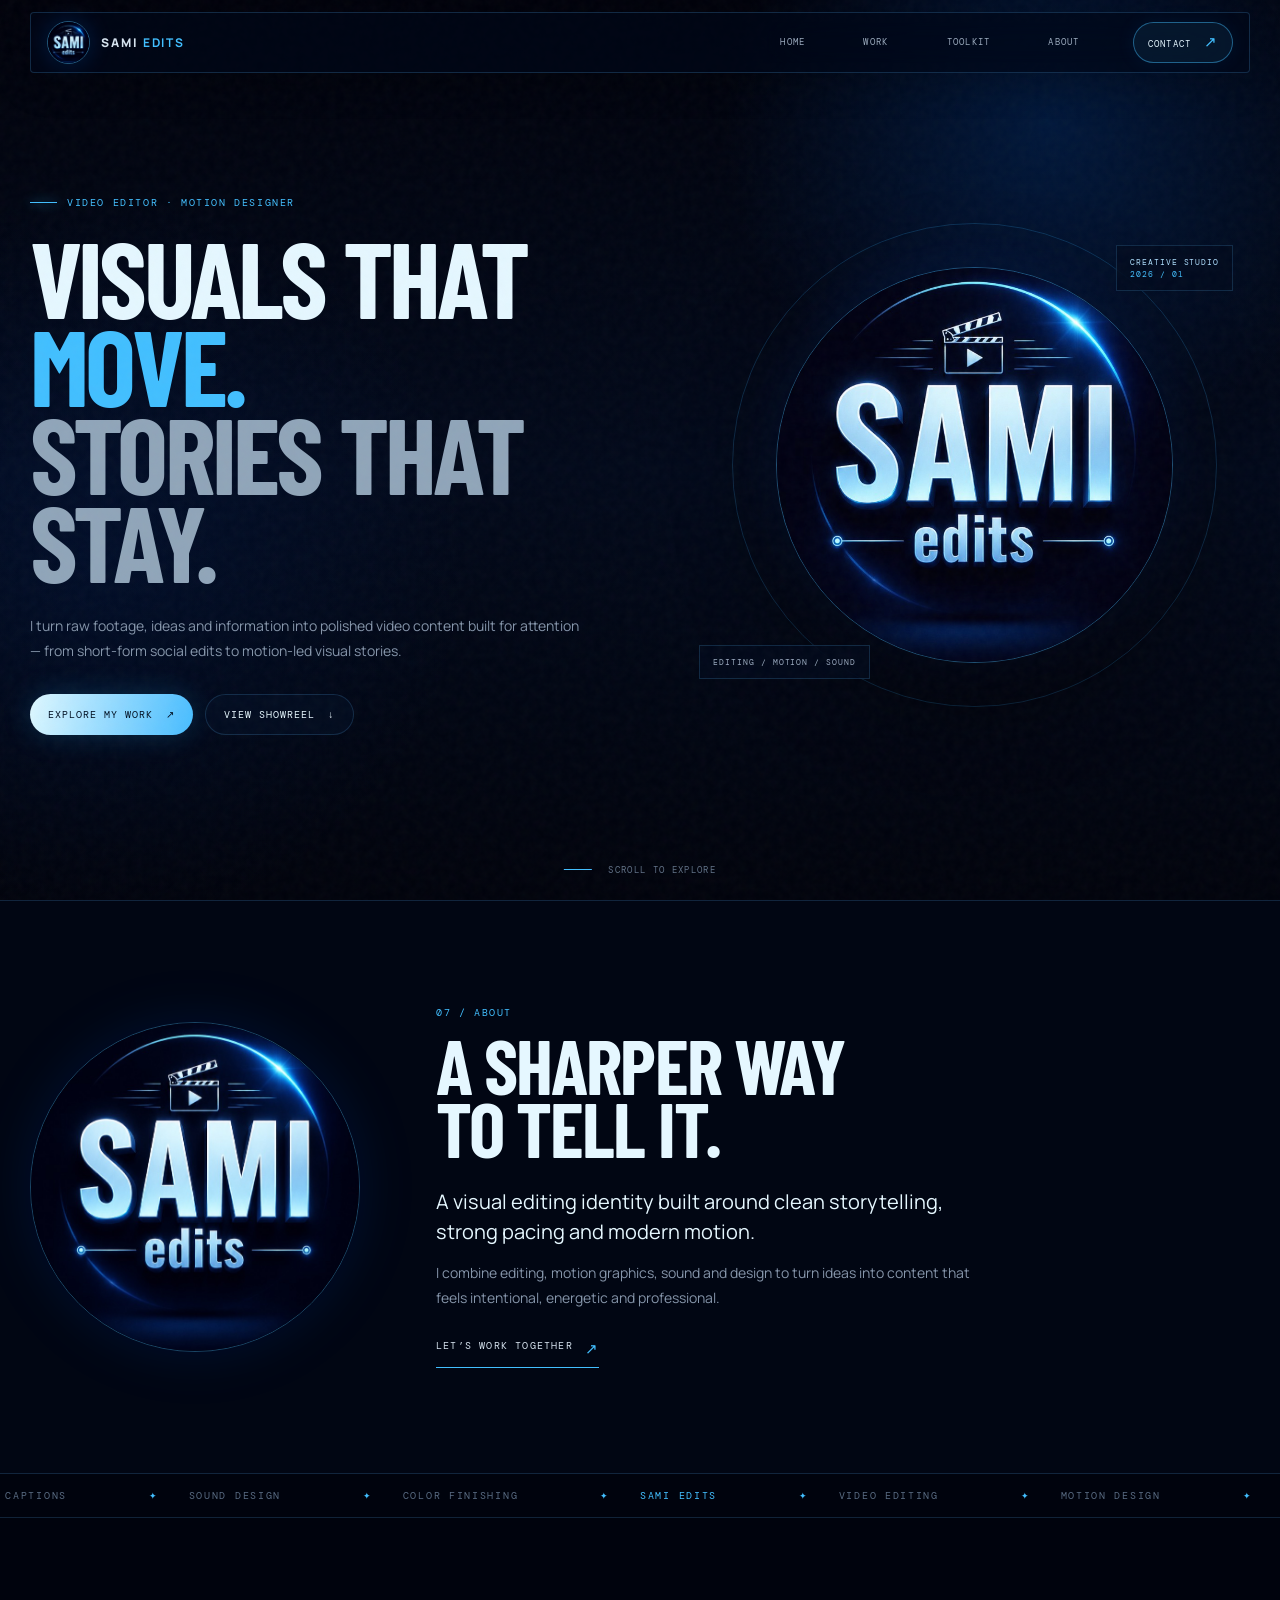
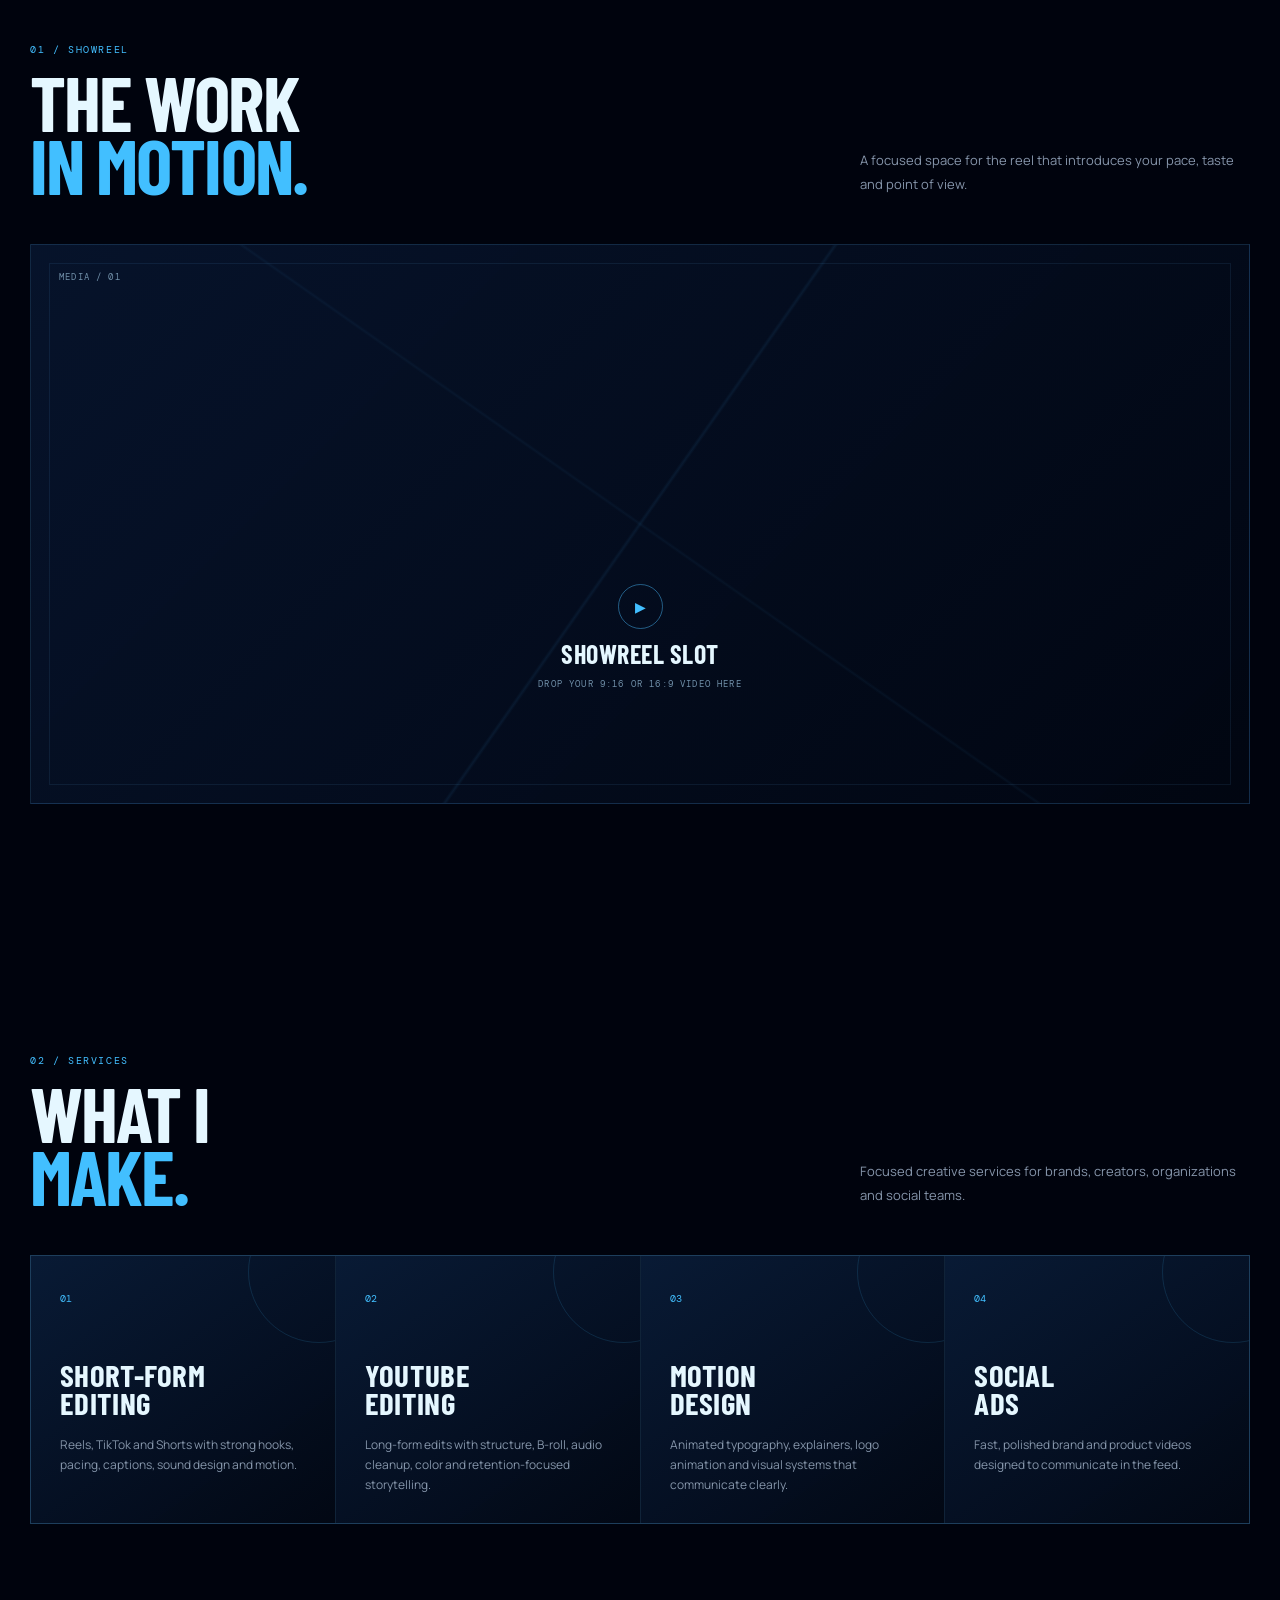
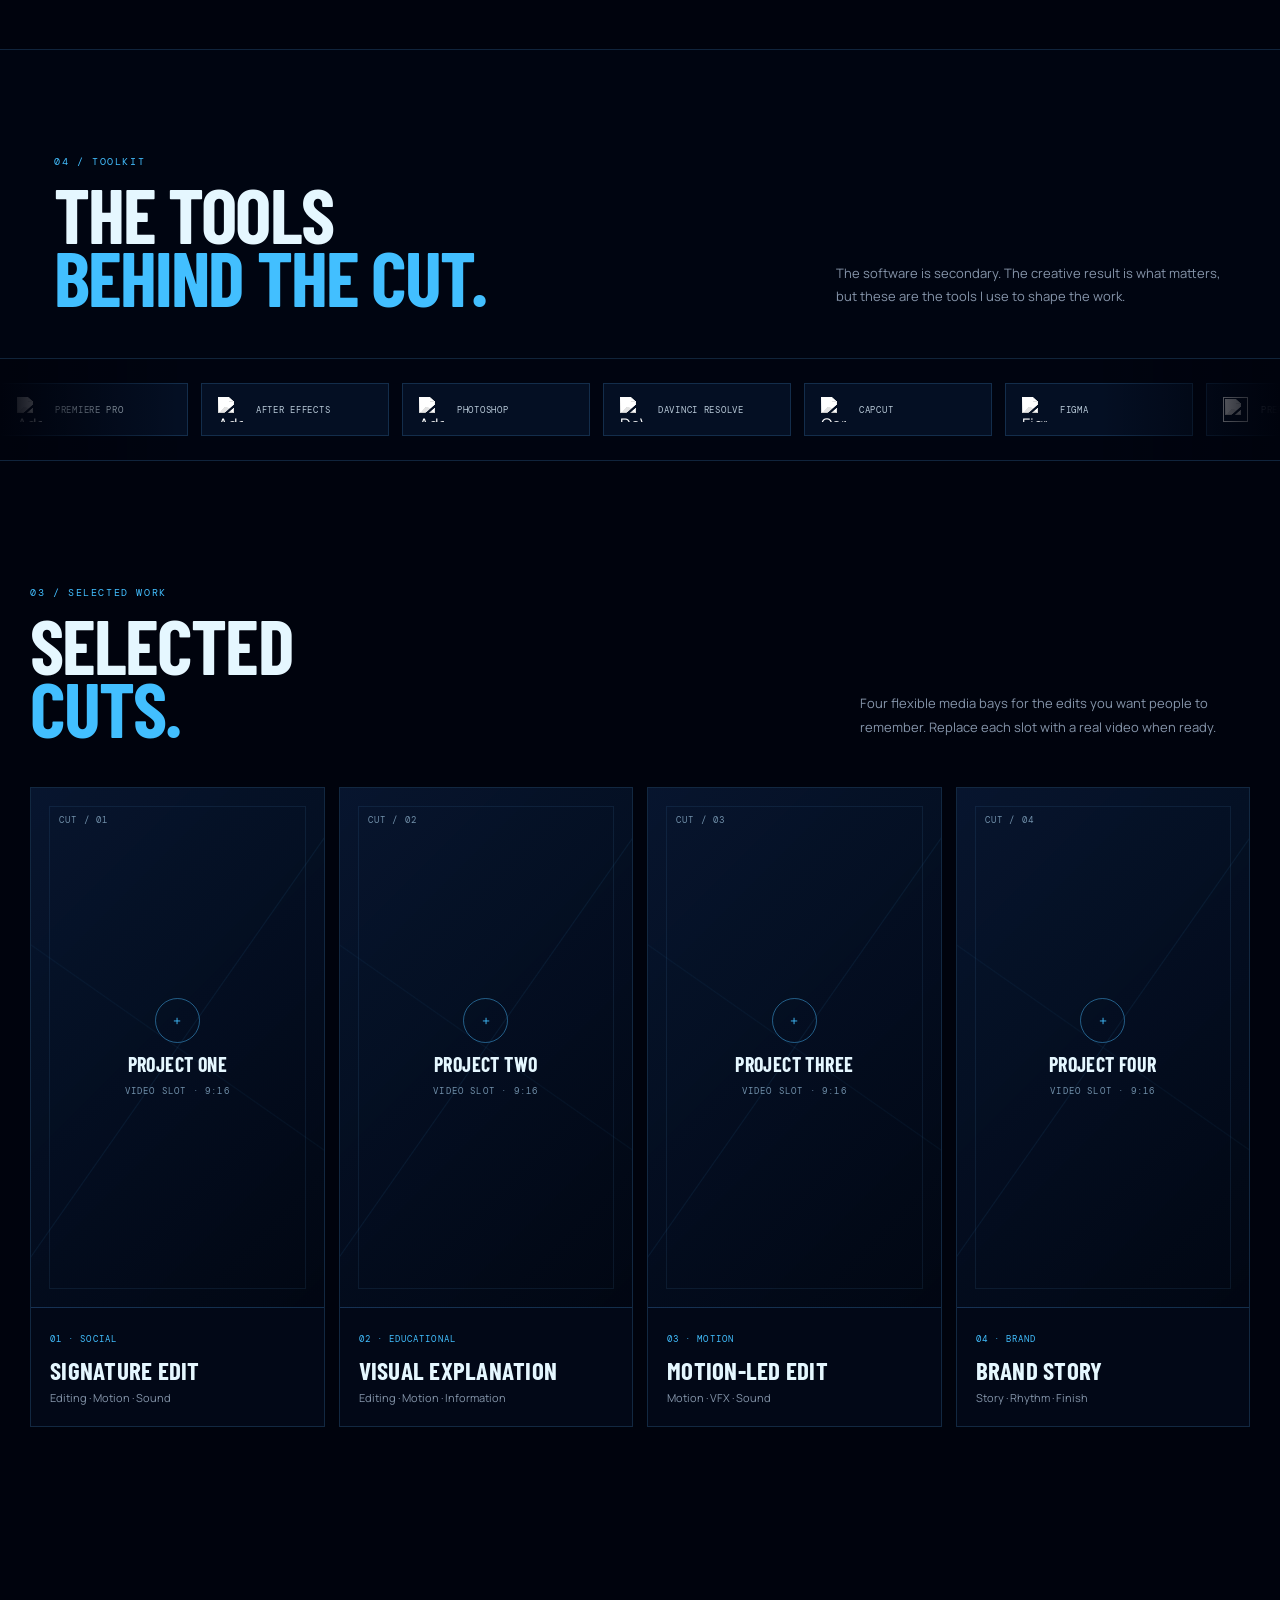
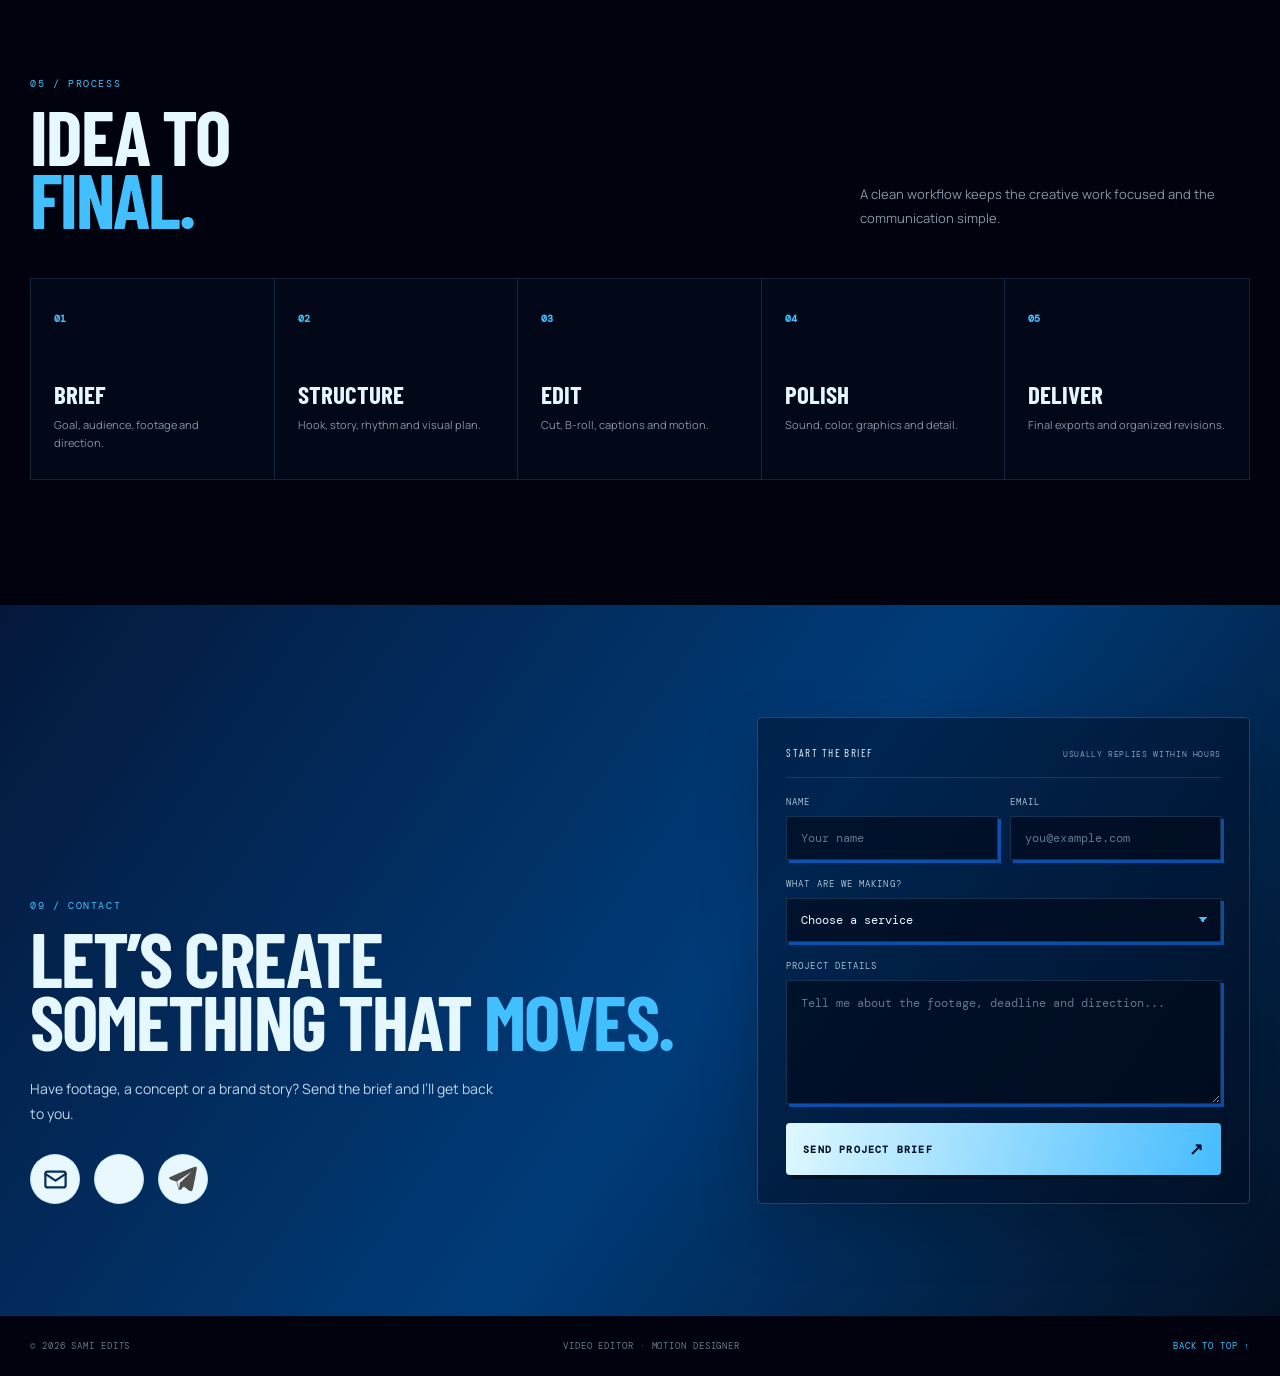
==== index.html @ 821baf67 "Update ticker component with additional items and improved structure" ====
<!doctype html>
<html lang="en">
<head>
  <meta charset="UTF-8">
  <meta name="viewport" content="width=device-width, initial-scale=1.0">
  <meta name="description" content="SAMI EDITS — Video editor and motion designer.">
  <title>SAMI EDITS — Video Editor &amp; Motion Designer</title>
  <link rel="icon" type="image/png" href="sami-edits-logo.png">
  <link rel="preconnect" href="https://fonts.googleapis.com">
  <link rel="preconnect" href="https://fonts.gstatic.com" crossorigin>
  <link href="https://fonts.googleapis.com/css2?family=Barlow+Condensed:wght@500;600;700;800&family=DM+Mono:wght@400;500&family=Manrope:wght@400;500;600;700;800&display=swap" rel="stylesheet">
  <link rel="stylesheet" href="styles.css">
  <script src="script.js" defer></script>
</head>
<body>
  <div class="site-noise" aria-hidden="true"></div>
  <header class="site-header" data-header>
    <div class="shell nav-wrap">
      <a class="brand" href="#top" aria-label="SAMI EDITS home">
        <span class="brand-mark"><img src="sami-edits-logo.png" alt=""></span>
        <span class="brand-name">SAMI <b>EDITS</b></span>
      </a>
      <button class="menu-toggle" type="button" aria-expanded="false" aria-controls="site-nav">
        <span>Menu</span><i></i>
      </button>
      <nav class="site-nav" id="site-nav" aria-label="Primary navigation">
        <a href="#top">Home</a>
        <a href="#work">Work</a>
        <a href="#toolkit">Toolkit</a>
        <a href="#about">About</a>
        <a class="nav-contact" href="#contact">Contact <span>↗</span></a>
      </nav>
    </div>
  </header>

  <main id="top">
    <section class="hero shell">
      <div class="hero-copy reveal">
        <p class="eyebrow"><span></span> Video editor · motion designer</p>
        <h1>Visuals that <em>move.</em><br><span>Stories that stay.</span></h1>
        <p class="hero-intro">I turn raw footage, ideas and information into polished video content built for attention — from short-form social edits to motion-led visual stories.</p>
        <div class="button-row">
          <a class="button button-primary" href="#work">Explore my work <span>↗</span></a>
          <a class="button button-quiet" href="#showreel">View showreel <span>↓</span></a>
        </div>
      </div>
      <div class="hero-visual reveal reveal-delay-1" aria-label="SAMI EDITS visual identity">
        <div class="orbit orbit-wide"></div>
        <div class="orbit orbit-tight"></div>
        <div class="hero-image"><img src="sami-edits-logo.png" alt="SAMI EDITS logo"></div>
        <span class="float-label float-top">Creative studio<br><b>2026 / 01</b></span>
        <span class="float-label float-bottom">Editing / Motion / Sound</span>
      </div>
      <a class="scroll-note" href="#showreel"><span></span> Scroll to explore</a>
    </section>

    <section class="about-band" id="about">
      <div class="shell about-grid">
        <div class="portrait reveal"><img src="sami-edits-logo.png" alt="SAMI EDITS portrait mark"></div>
        <div class="about-copy reveal reveal-delay-1">
          <p class="section-label">07 / About</p>
          <h2>A sharper way<br>to tell it.</h2>
          <p class="large-copy">A visual editing identity built around clean storytelling, strong pacing and modern motion.</p>
          <p class="body-copy">I combine editing, motion graphics, sound and design to turn ideas into content that feels intentional, energetic and professional.</p>
          <a class="text-link" href="#contact">Let’s work together <span>↗</span></a>
        </div>
      </div>
    </section>

    <div class="ticker" aria-hidden="true"><div class="ticker-track"><div class="ticker-set"><span>SAMI EDITS</span><b>✦</b><span>VIDEO EDITING</span><b>✦</b><span>MOTION DESIGN</span><b>✦</b><span>SOCIAL CONTENT</span><b>✦</b><span>STORYTELLING</span><b>✦</b><span>VISUAL STORIES</span><b>✦</b><span>CAPTIONS</span><b>✦</b><span>SOUND DESIGN</span><b>✦</b><span>COLOR FINISHING</span><b>✦</b></div><div class="ticker-set" aria-hidden="true"><span>SAMI EDITS</span><b>✦</b><span>VIDEO EDITING</span><b>✦</b><span>MOTION DESIGN</span><b>✦</b><span>SOCIAL CONTENT</span><b>✦</b><span>STORYTELLING</span><b>✦</b><span>VISUAL STORIES</span><b>✦</b><span>CAPTIONS</span><b>✦</b><span>SOUND DESIGN</span><b>✦</b><span>COLOR FINISHING</span><b>✦</b></div></div></div>

    <section class="section shell" id="showreel">
      <div class="section-heading reveal"><div><p class="section-label">01 / Showreel</p><h2>The work<br><i>in motion.</i></h2></div><p>A focused space for the reel that introduces your pace, taste and point of view.</p></div>
      <div class="video-slot video-slot-feature reveal reveal-delay-1"><div class="slot-cross"></div><div class="slot-content"><span class="slot-icon">▶</span><strong>Showreel slot</strong><small>Drop your 9:16 or 16:9 video here</small></div><span class="slot-index">MEDIA / 01</span></div>
    </section>

    <section class="section shell" id="services">
      <div class="section-heading reveal"><div><p class="section-label">02 / Services</p><h2>What I<br><i>make.</i></h2></div><p>Focused creative services for brands, creators, organizations and social teams.</p></div>
      <div class="service-grid">
        <article class="service-card reveal"><span class="service-number">01</span><h3>Short-form<br>editing</h3><p>Reels, TikTok and Shorts with strong hooks, pacing, captions, sound design and motion.</p></article>
        <article class="service-card reveal reveal-delay-1"><span class="service-number">02</span><h3>YouTube<br>editing</h3><p>Long-form edits with structure, B-roll, audio cleanup, color and retention-focused storytelling.</p></article>
        <article class="service-card reveal reveal-delay-2"><span class="service-number">03</span><h3>Motion<br>design</h3><p>Animated typography, explainers, logo animation and visual systems that communicate clearly.</p></article>
        <article class="service-card reveal reveal-delay-3"><span class="service-number">04</span><h3>Social<br>ads</h3><p>Fast, polished brand and product videos designed to communicate in the feed.</p></article>
      </div>
    </section>

    <section class="toolkit-section" id="toolkit">
      <div class="shell">
        <div class="toolkit-heading reveal">
          <div><p class="section-label">04 / Toolkit</p><h2>The tools<br><i>behind the cut.</i></h2></div>
          <p>The software is secondary. The creative result is what matters, but these are the tools I use to shape the work.</p>
        </div>
      </div>
      <div class="logo-loop" aria-label="Creative software used by SAMI EDITS">
        <div class="logo-loop-track">
          <div class="logo-set">
            <a class="tool-logo"  target="_blank" rel="noopener"><img src="https://thesvg.org/icons/premiere/default.svg" alt="Adobe Premiere Pro"><span>Premiere Pro</span></a>
            <a class="tool-logo"  target="_blank" rel="noopener"><img src="https://thesvg.org/icons/after-effects/default.svg" alt="Adobe After Effects"><span>After Effects</span></a>
            <a class="tool-logo"  target="_blank" rel="noopener"><img src="https://thesvg.org/icons/photoshop/default.svg" alt="Adobe Photoshop"><span>Photoshop</span></a>
            <a class="tool-logo"  target="_blank" rel="noopener"><img src="https://thesvg.org/icons/davinci-resolve/default.svg" alt="DaVinci Resolve"><span>DaVinci Resolve</span></a>
            <a class="tool-logo"  target="_blank" rel="noopener"><img src="https://thesvg.org/icons/capcut/default.svg" alt="CapCut"><span>CapCut</span></a>
            <a class="tool-logo"  target="_blank" rel="noopener"><img src="https://thesvg.org/icons/figma/default.svg" alt="Figma"><span>Figma</span></a>
          </div>
          <div class="logo-set" aria-hidden="true">
            <a class="tool-logo"  tabindex="-1"><img src="https://thesvg.org/icons/premiere/default.svg" alt=""><span>Premiere Pro</span></a>
            <a class="tool-logo"  tabindex="-1"><img src="https://thesvg.org/icons/after-effects/default.svg" alt=""><span>After Effects</span></a>
            <a class="tool-logo"  tabindex="-1"><img src="https://thesvg.org/icons/photoshop/default.svg" alt=""><span>Photoshop</span></a>
            <a class="tool-logo"  tabindex="-1"><img src="https://thesvg.org/icons/davinci-resolve/default.svg" alt=""><span>DaVinci Resolve</span></a>
            <a class="tool-logo"  tabindex="-1"><img src="https://thesvg.org/icons/capcut/default.svg" alt=""><span>CapCut</span></a>
            <a class="tool-logo"  tabindex="-1"><img src="https://thesvg.org/icons/figma/default.svg" alt=""><span>Figma</span></a>
          </div>
        </div>
      </div>
    </section>

    <section class="section shell" id="work">
      <div class="section-heading reveal"><div><p class="section-label">03 / Selected work</p><h2>Selected<br><i>cuts.</i></h2></div><p>Four flexible media bays for the edits you want people to remember. Replace each slot with a real video when ready.</p></div>
      <div class="work-grid">
        <article class="project-card reveal"><div class="video-slot"><div class="slot-content"><span class="slot-icon">+</span><strong>Project one</strong><small>Video slot · 9:16</small></div><span class="slot-index">CUT / 01</span></div><div class="project-meta"><span>01 · Social</span><h3>Signature edit</h3><p>Editing · Motion · Sound</p></div></article>
        <article class="project-card reveal reveal-delay-1"><div class="video-slot"><div class="slot-content"><span class="slot-icon">+</span><strong>Project two</strong><small>Video slot · 9:16</small></div><span class="slot-index">CUT / 02</span></div><div class="project-meta"><span>02 · Educational</span><h3>Visual explanation</h3><p>Editing · Motion · Information</p></div></article>
        <article class="project-card reveal reveal-delay-2"><div class="video-slot"><div class="slot-content"><span class="slot-icon">+</span><strong>Project three</strong><small>Video slot · 9:16</small></div><span class="slot-index">CUT / 03</span></div><div class="project-meta"><span>03 · Motion</span><h3>Motion-led edit</h3><p>Motion · VFX · Sound</p></div></article>
        <article class="project-card reveal reveal-delay-3"><div class="video-slot"><div class="slot-content"><span class="slot-icon">+</span><strong>Project four</strong><small>Video slot · 9:16</small></div><span class="slot-index">CUT / 04</span></div><div class="project-meta"><span>04 · Brand</span><h3>Brand story</h3><p>Story · Rhythm · Finish</p></div></article>
      </div>
    </section>

    <section class="section shell" id="process">
      <div class="section-heading reveal"><div><p class="section-label">05 / Process</p><h2>Idea to<br><i>final.</i></h2></div><p>A clean workflow keeps the creative work focused and the communication simple.</p></div>
      <div class="process-grid">
        <article class="process-step reveal"><b>01</b><h3>Brief</h3><p>Goal, audience, footage and direction.</p></article>
        <article class="process-step reveal reveal-delay-1"><b>02</b><h3>Structure</h3><p>Hook, story, rhythm and visual plan.</p></article>
        <article class="process-step reveal reveal-delay-2"><b>03</b><h3>Edit</h3><p>Cut, B-roll, captions and motion.</p></article>
        <article class="process-step reveal reveal-delay-3"><b>04</b><h3>Polish</h3><p>Sound, color, graphics and detail.</p></article>
        <article class="process-step reveal"><b>05</b><h3>Deliver</h3><p>Final exports and organized revisions.</p></article>
      </div>
    </section>

    <section class="contact-section" id="contact"><div class="shell contact-grid"><div class="reveal"><p class="section-label">09 / Contact</p><h2>Let’s create<br>something that <i>moves.</i></h2><p class="contact-copy">Have footage, a concept or a brand story? Send the brief and I’ll get back to you.</p><div class="contact-links"><a href="mailto:tesfayefantahun82@gmail.com"><span class="contact-symbol">@</span><span><small>Email</small><b>tesfayefantahun82@gmail.com</b></span><strong>↗</strong></a><a href="https://www.tiktok.com/@sam_edits888" target="_blank" rel="noopener"><span class="contact-symbol">♪</span><span><small>TikTok</small><b>@sam_edits888</b></span><strong>↗</strong></a><a href="https://t.me/tesfu458" target="_blank" rel="noopener"><span class="contact-symbol">✈</span><span><small>Telegram</small><b>@tesfu458</b></span><strong>↗</strong></a></div></div><form class="contact-form reveal reveal-delay-1" name="contact" method="POST" data-netlify="true" netlify-honeypot="bot-field"><input type="hidden" name="form-name" value="contact"><p class="form-trap"><label>Don’t fill this out if you’re human: <input name="bot-field"></label></p><div class="form-heading"><span>Start the brief</span><small>Usually replies within hours</small></div><div class="form-row"><label for="name">Name<input id="name" name="name" type="text" autocomplete="name" placeholder="Your name" required></label><label for="email">Email<input id="email" name="email" type="email" autocomplete="email" placeholder="you@example.com" required></label></div><label for="project">What are we making?<select id="project" name="project" required><option value="" disabled selected>Choose a service</option><option>Short-form edit</option><option>YouTube edit</option><option>Motion design</option><option>Social ad</option><option>Something else</option></select></label><label for="message">Project details<textarea id="message" name="message" rows="5" placeholder="Tell me about the footage, deadline and direction..." required></textarea></label><button class="form-submit" type="submit">Send project brief <span>↗</span></button></form></div></section>
  </main>

  <footer class="site-footer shell"><span>© 2026 SAMI EDITS</span><span>Video editor · Motion designer</span><a href="#top">Back to top ↑</a></footer>
  <button class="top-button" type="button" aria-label="Return to top">↑</button>
</body>
</html>
---- styles.css ----
.ticker{display:flex;justify-content:center;text-align:center}.ticker-track{display:flex;align-items:center;width:max-content;animation:ticker 38s linear infinite}.ticker-set{display:flex;align-items:center;justify-content:center;gap:30px;padding-right:30px}.ticker-set span{margin:0}.ticker-set b{color:var(--blue);font-size:9px;font-weight:400}
.success-page{min-height:100svh;display:grid;place-items:center}.success-shell{width:min(calc(100% - 32px),620px)}.success-brand{display:inline-flex;margin-bottom:24px}.success-card{padding:clamp(28px,6vw,60px);border:2px solid rgba(66,191,255,.62);background:rgba(4,16,36,.82);box-shadow:8px 8px var(--blue-deep)}.success-card h1{font-size:clamp(58px,9vw,96px);margin-top:16px}.success-card h1 em{font-style:normal;color:var(--blue)}.success-card p:not(.section-label){max-width:420px;margin:24px 0 28px;color:var(--muted);font-size:14px;line-height:1.8}
.site-header{padding:12px 0}.site-header .nav-wrap{min-height:60px;height:auto;padding:8px 16px;border:1px solid rgba(90,183,255,.2);background:rgba(1,8,24,.72);box-shadow:0 12px 35px rgba(0,0,0,.18);border-radius:4px}.site-header.scrolled .nav-wrap{border-color:rgba(66,191,255,.38);background:rgba(1,8,24,.9)}.brand{flex:0 0 auto}.brand-mark{width:38px;height:38px}.brand-name{font-size:11px}.site-nav{gap:6px;margin-left:auto}.site-nav>a{position:relative;padding:11px 13px;color:#9aaabd;font-size:9px;letter-spacing:.14em;line-height:1;transition:color .25s,background .25s}.site-nav>a:not(.nav-contact):after{content:"";position:absolute;left:13px;right:13px;bottom:4px;height:1px;background:var(--blue);transform:scaleX(0);transform-origin:left;transition:transform .25s}.site-nav>a:hover,.site-nav>a:focus-visible,.site-nav>a[aria-current="page"]{color:var(--ice);background:rgba(66,191,255,.08)}.site-nav>a:hover:after,.site-nav>a:focus-visible:after,.site-nav>a[aria-current="page"]:after{transform:scaleX(1)}.site-nav .nav-contact{margin-left:8px;padding:12px 14px;border-color:rgba(66,191,255,.45);background:linear-gradient(105deg,rgba(66,191,255,.15),rgba(4,21,48,.7));color:var(--ice);box-shadow:0 0 20px rgba(31,150,255,.08)}.site-nav .nav-contact:hover{background:var(--blue);color:#001124}.menu-toggle{align-items:center;gap:7px;padding:10px 12px;border:1px solid var(--line);border-radius:3px;cursor:pointer}.menu-toggle i{width:16px;margin-left:0;transition:transform .25s}.menu-toggle[aria-expanded="true"] i{transform:rotate(90deg)}@media(max-width:760px){.site-header{padding:8px 0}.site-header .nav-wrap{padding:7px 10px}.site-nav{position:absolute;top:calc(100% + 8px);left:16px;right:16px;display:grid;gap:3px;margin:0;padding:9px;background:rgba(1,7,22,.97);border:1px solid var(--line);box-shadow:0 18px 42px rgba(0,0,0,.35);border-radius:4px;overflow:hidden}.site-nav>a{padding:14px 12px}.site-nav>a:not(.nav-contact):after{left:12px;right:auto;bottom:8px;width:28px}.site-nav .nav-contact{margin:4px 0 0;padding:14px 12px}.brand-name{font-size:10px}}@media(max-width:360px){.brand-name{display:none}.site-header .nav-wrap{padding-inline:8px}.site-nav{left:8px;right:8px}}
.contact-section .contact-links a[data-social="telegram"]{color:#4d4d4d}.contact-section .contact-links a[data-social="telegram"] .filled{position:absolute;inset:auto 0 0;width:100%;height:0;background:#0088cc;transition:height .3s ease-in-out;z-index:0}.contact-section .contact-links a[data-social="telegram"] svg{position:relative;z-index:1;width:30px;height:30px}.contact-section .contact-links a[data-social="telegram"]:hover{color:#fff;box-shadow:3px 2px 25px rgba(0,0,0,.2)}.contact-section .contact-links a[data-social="telegram"]:hover .filled{height:100%}.contact-section .contact-links a[data-social="telegram"]:after{display:none}.contact-section .contact-links a[data-social="telegram"] .tooltip{position:absolute;bottom:calc(100% + 12px);left:50%;z-index:4;padding:6px 10px;border-radius:5px;background:#0088cc;color:#fff;font-family:var(--mono);font-size:8px;letter-spacing:.1em;text-transform:uppercase;white-space:nowrap;opacity:0;visibility:hidden;transform:translate(-50%,5px);transition:opacity .3s,transform .3s}.contact-section .contact-links a[data-social="telegram"]:hover .tooltip,.contact-section .contact-links a[data-social="telegram"]:focus-visible .tooltip{opacity:1;visibility:visible;transform:translate(-50%,0)}
.contact-section .contact-links a:nth-child(3){--social-color:#0088cc}.contact-section .contact-links a:nth-child(3) .contact-symbol{filter:grayscale(1) brightness(.35);transition:filter .3s}.contact-section .contact-links a:nth-child(3):hover .contact-symbol,.contact-section .contact-links a:nth-child(3):focus-visible .contact-symbol{filter:brightness(0) invert(1)}
.contact-section .contact-links{display:flex;align-items:center;gap:14px;margin-top:28px;list-style:none}.contact-section .contact-links a{position:relative;display:grid;grid-template-columns:none;place-items:center;width:50px;height:50px;padding:0;overflow:hidden;border:1px solid rgba(117,205,255,.3);border-radius:50%;background:#e9f8ff;color:#07305b;transition:color .3s,transform .3s,box-shadow .3s}.contact-section .contact-links a:hover{transform:translateY(-4px);background:#e9f8ff}.contact-section .contact-links a:before{content:"";position:absolute;inset:auto 0 0;height:0;background:var(--social-color,var(--blue-deep));transition:height .3s}.contact-section .contact-links a:hover:before{height:100%}.contact-section .contact-links a:after{font-family:var(--mono);font-size:8px;letter-spacing:.1em;text-transform:uppercase}.contact-section .contact-links a>span:not(.contact-symbol),.contact-section .contact-links a>strong{display:none}.contact-section .contact-links .contact-symbol{position:relative;z-index:1;width:27px;height:27px;margin:0;padding:0;border:0;border-radius:0;background-color:transparent;background-position:center;background-repeat:no-repeat;background-size:contain;font-size:0;box-shadow:none}.contact-section .contact-links a:nth-child(1){--social-color:#38a9e8}.contact-section .contact-links a:nth-child(2){--social-color:#111820}.contact-section .contact-links a:nth-child(3){--social-color:#0088cc}.contact-section .contact-links a:nth-child(1):after{content:"Email"}.contact-section .contact-links a:nth-child(2):after{content:"TikTok"}.contact-section .contact-links a:nth-child(3):after{content:"Telegram"}.contact-section .contact-links a:nth-child(1) .contact-symbol{background-image:url("data:image/svg+xml,%3Csvg xmlns='http://www.w3.org/2000/svg' viewBox='0 0 24 24' fill='none' stroke='%2307305b' stroke-width='2' stroke-linecap='round' stroke-linejoin='round'%3E%3Crect x='3' y='5' width='18' height='14' rx='2'/%3E%3Cpath d='m3 7 9 6 9-6'/%3E%3C/svg%3E")}.contact-section .contact-links a:nth-child(2) .contact-symbol{background-image:url("https://thesvg.org/icons/tiktok/default.svg")}.contact-section .contact-links a:nth-child(3) .contact-symbol{background-image:url("https://thesvg.org/icons/telegram/default.svg")}.contact-section .contact-links a:nth-child(2) .contact-symbol,.contact-section .contact-links a:nth-child(3) .contact-symbol{filter:brightness(.25)}.contact-section .contact-links a:hover .contact-symbol{filter:brightness(0) invert(1)}
.contact-links a:nth-child(1){--social-color:#38a9e8}.contact-links a:nth-child(2){--social-color:#111820}.contact-links a:nth-child(3){--social-color:#0088cc}.contact-links a:nth-child(1):after{content:"Email"}.contact-links a:nth-child(2):after{content:"TikTok"}.contact-links a:nth-child(3):after{content:"Telegram"}.contact-links a:nth-child(1) .contact-symbol{background-image:url("data:image/svg+xml,%3Csvg xmlns='http://www.w3.org/2000/svg' viewBox='0 0 24 24' fill='none' stroke='%2307305b' stroke-width='2' stroke-linecap='round' stroke-linejoin='round'%3E%3Crect x='3' y='5' width='18' height='14' rx='2'/%3E%3Cpath d='m3 7 9 6 9-6'/%3E%3C/svg%3E")}.contact-links a:nth-child(2) .contact-symbol{background-image:url("https://thesvg.org/icons/tiktok/default.svg")}.contact-links a:nth-child(3) .contact-symbol{background-image:url("https://thesvg.org/icons/telegram/default.svg")}.contact-links a:nth-child(2) .contact-symbol,.contact-links a:nth-child(3) .contact-symbol{filter:brightness(.25)}.contact-links a:hover .contact-symbol{filter:brightness(0) invert(1)}
.contact-links{display:flex;align-items:center;gap:14px;margin-top:28px;list-style:none}.contact-links a{position:relative;display:grid;place-items:center;width:50px;height:50px;overflow:hidden;border:1px solid rgba(117,205,255,.3);border-radius:50%;background:#e9f8ff;color:#07305b;transition:color .3s,transform .3s,box-shadow .3s}.contact-links a:before{content:"";position:absolute;inset:auto 0 0;height:0;background:var(--social-color,var(--blue-deep));transition:height .3s}.contact-links a:hover{color:#fff;transform:translateY(-4px);box-shadow:0 10px 25px rgba(0,0,0,.28)}.contact-links a:hover:before{height:100%}.contact-links a[data-social="email"]{--social-color:#38a9e8}.contact-links a[data-social="tiktok"]{--social-color:#111820}.contact-links a[data-social="telegram"]{--social-color:#0088cc}.contact-links a:after{content:attr(aria-label);position:absolute;bottom:calc(100% + 12px);left:50%;z-index:3;padding:6px 9px;border-radius:4px;background:#031024;color:#fff;font-family:var(--mono);font-size:8px;letter-spacing:.1em;text-transform:uppercase;white-space:nowrap;opacity:0;visibility:hidden;transform:translate(-50%,5px);transition:opacity .25s,transform .25s}.contact-links a:hover:after,.contact-links a:focus-visible:after{opacity:1;visibility:visible;transform:translate(-50%,0)}.contact-links .contact-symbol{position:relative;z-index:1;width:27px;height:27px;margin:0;font-size:0;border:0;border-radius:0;background-position:center;background-repeat:no-repeat;background-size:contain}.contact-links a[data-social="email"] .contact-symbol{background-image:url("data:image/svg+xml,%3Csvg xmlns='http://www.w3.org/2000/svg' viewBox='0 0 24 24' fill='none' stroke='white' stroke-width='2' stroke-linecap='round' stroke-linejoin='round'%3E%3Crect x='3' y='5' width='18' height='14' rx='2'/%3E%3Cpath d='m3 7 9 6 9-6'/%3E%3C/svg%3E")}.contact-links a[data-social="tiktok"] .contact-symbol{background-image:url("https://thesvg.org/icons/tiktok/default.svg")}.contact-links a[data-social="telegram"] .contact-symbol{background-image:url("https://thesvg.org/icons/telegram/default.svg")}.contact-links a[data-social="tiktok"] .contact-symbol,.contact-links a[data-social="telegram"] .contact-symbol{filter:brightness(.25)}.contact-links a:hover .contact-symbol{filter:brightness(0) invert(1)}.contact-links a>span:not(.contact-symbol),.contact-links a>strong{display:none}
.contact-form{border-radius:5px;border:2px solid rgba(66,191,255,.62);background:#041022;box-shadow:6px 6px var(--blue-deep);padding:28px}.form-heading{border-bottom:2px solid rgba(66,191,255,.22)}.form-heading span{font-family:var(--display);font-size:27px;letter-spacing:.02em;text-transform:uppercase}.form-heading small{font-size:8px;color:#8bc5e5}.contact-form input,.contact-form select,.contact-form textarea{border:2px solid rgba(110,190,235,.42);border-radius:4px;background:#071a34;box-shadow:3px 3px rgba(19,122,255,.55);font-weight:600}.contact-form input:focus,.contact-form select:focus,.contact-form textarea:focus{border-color:var(--blue);box-shadow:3px 3px var(--blue-deep),0 0 0 3px rgba(66,191,255,.1)}.form-submit{border:2px solid #001124;border-radius:4px;box-shadow:4px 4px #001124;font-weight:700}.form-submit:active{transform:translate(3px,3px);box-shadow:0 0 #001124}@media(max-width:760px){.contact-form{box-shadow:4px 4px var(--blue-deep)}}
.contact-form{padding:28px;border:1px solid rgba(117,205,255,.24);background:rgba(0,9,28,.42);box-shadow:0 22px 60px rgba(0,0,0,.2)}.form-trap{position:absolute;left:-9999px;height:1px;overflow:hidden}.form-heading{display:flex;align-items:baseline;justify-content:space-between;gap:20px;padding-bottom:18px;border-bottom:1px solid rgba(117,205,255,.16);font-family:var(--mono);text-transform:uppercase}.form-heading span{color:var(--ice);font-size:11px;letter-spacing:.13em}.form-heading small{color:#7fa0ba;font-size:8px;letter-spacing:.08em}.form-row{display:grid;grid-template-columns:1fr 1fr;gap:12px}.contact-form>label,.form-row label{display:grid;gap:8px;margin-top:18px;color:#a7bfd1;font-family:var(--mono);font-size:9px;letter-spacing:.12em;text-transform:uppercase}.contact-form input,.contact-form select,.contact-form textarea{width:100%;border:1px solid rgba(117,205,255,.18);border-radius:0;background:rgba(1,8,24,.62);color:var(--ice);font:inherit;font-size:12px;letter-spacing:0;text-transform:none;padding:13px 14px;outline:none;transition:border-color .25s,background .25s,box-shadow .25s}.contact-form textarea{resize:vertical;min-height:118px;line-height:1.6}.contact-form select{appearance:none;background-image:linear-gradient(45deg,transparent 50%,var(--blue) 50%),linear-gradient(135deg,var(--blue) 50%,transparent 50%);background-position:calc(100% - 17px) 18px,calc(100% - 12px) 18px;background-size:5px 5px,5px 5px;background-repeat:no-repeat}.contact-form input::placeholder,.contact-form textarea::placeholder{color:#60768d}.contact-form input:focus,.contact-form select:focus,.contact-form textarea:focus{border-color:var(--blue);background:rgba(4,20,45,.8);box-shadow:0 0 0 3px rgba(66,191,255,.1)}.form-submit{display:flex;align-items:center;justify-content:space-between;width:100%;margin-top:19px;padding:15px 17px;border:0;background:linear-gradient(105deg,#dff8ff,#46bcff);color:#001124;cursor:pointer;font-family:var(--mono);font-size:10px;letter-spacing:.12em;text-transform:uppercase;transition:transform .3s,box-shadow .3s}.form-submit span{font-size:17px}.form-submit:hover{transform:translateY(-3px);box-shadow:0 12px 28px rgba(0,120,220,.25)}@media(max-width:760px){.contact-form{padding:21px}.form-heading{display:grid;gap:7px}.form-row{grid-template-columns:1fr}}
 .toolkit-section{padding:105px 0 0;overflow:hidden;border-top:1px solid var(--line);border-bottom:1px solid var(--line);background:rgba(4,15,34,.22)}.toolkit-heading{width:min(calc(100% - 48px),var(--shell));margin:0 auto 50px;display:flex;align-items:end;justify-content:space-between;gap:40px}.toolkit-heading h2{font-size:clamp(53px,6vw,88px);line-height:.82;letter-spacing:-.025em;color:var(--ice);margin-top:14px}.toolkit-heading>p{max-width:390px;color:var(--muted);font-size:13px;line-height:1.8}.logo-loop{position:relative;padding:24px 0;border-top:1px solid var(--line);background:rgba(0,4,15,.4)}.logo-loop:before,.logo-loop:after{content:"";position:absolute;z-index:2;top:0;bottom:0;width:14%;pointer-events:none}.logo-loop:before{left:0;background:linear-gradient(90deg,var(--ink),transparent)}.logo-loop:after{right:0;background:linear-gradient(270deg,var(--ink),transparent)}.logo-loop-track{display:flex;width:max-content;animation:logo-loop 32s linear infinite}.logo-set{display:flex;align-items:center;gap:13px;padding-right:13px}.tool-logo{display:flex;align-items:center;gap:13px;min-width:188px;padding:13px 16px;border:1px solid var(--line);background:rgba(6,20,43,.72);color:#b8c9d8;transition:border-color .25s,background .25s,transform .25s}.tool-logo:hover{border-color:rgba(66,191,255,.6);background:rgba(10,35,69,.9);transform:translateY(-3px)}.tool-logo img{width:25px;height:25px;object-fit:contain;filter:grayscale(1) brightness(1.55);transition:filter .25s}.tool-logo:hover img{filter:none}.tool-logo span{font-family:var(--mono);font-size:9px;letter-spacing:.08em;text-transform:uppercase;white-space:nowrap}@keyframes logo-loop{to{transform:translateX(-50%)}}@media(max-width:760px){.toolkit-section{padding-top:82px}.toolkit-heading{width:min(calc(100% - 32px),var(--shell));display:block;margin-bottom:30px}.toolkit-heading>p{margin-top:18px}.tool-logo{min-width:170px;padding:12px 14px}.logo-loop-track{animation-duration:26s}}
@supports ((-webkit-backdrop-filter: blur(1px)) or (backdrop-filter: blur(1px))){.site-header.scrolled,.site-nav{-webkit-backdrop-filter:blur(20px);backdrop-filter:blur(20px)}}
:root{--ink:#00030d;--ink-2:#030b1d;--panel:#07162d;--blue:#42bfff;--blue-deep:#137aff;--ice:#e5f7ff;--text:#d5e2ee;--muted:#8595aa;--line:rgba(90,183,255,.18);--shell:1220px;--display:'Barlow Condensed',Impact,sans-serif;--body:'Manrope',Arial,sans-serif;--mono:'DM Mono',monospace}
*{box-sizing:border-box;margin:0;padding:0}html{scroll-behavior:smooth}body{background:var(--ink);color:var(--text);font-family:var(--body);overflow-x:hidden}body:before{content:"";position:fixed;inset:0;z-index:-2;background:radial-gradient(circle at 82% 14%,rgba(0,111,255,.18),transparent 25%),radial-gradient(circle at 8% 62%,rgba(0,57,160,.13),transparent 28%),linear-gradient(180deg,#00020b 0%,#02091a 52%,#00030c 100%)}body:after{content:"";position:fixed;inset:0;z-index:10;pointer-events:none;opacity:.035;background-image:url("data:image/svg+xml,%3Csvg viewBox='0 0 160 160' xmlns='http://www.w3.org/2000/svg'%3E%3Cfilter id='n'%3E%3CfeTurbulence type='fractalNoise' baseFrequency='.7' numOctaves='3' stitchTiles='stitch'/%3E%3C/filter%3E%3Crect width='100%25' height='100%25' filter='url(%23n)'/%3E%3C/svg%3E")}a{color:inherit;text-decoration:none}.shell{width:min(calc(100% - 48px),var(--shell));margin-inline:auto}.site-header{position:fixed;z-index:20;top:0;left:0;width:100%;transition:background .3s,border-color .3s}.site-header.scrolled{background:rgba(0,3,13,.82);backdrop-filter:blur(20px);border-bottom:1px solid var(--line)}.nav-wrap{height:84px;display:flex;align-items:center;justify-content:space-between}.brand{display:flex;align-items:center;gap:11px}.brand-mark{display:grid;place-items:center;width:43px;height:43px;border:1px solid rgba(79,192,255,.45);border-radius:50%;box-shadow:0 0 23px rgba(0,121,255,.2);overflow:hidden}.brand-mark img{width:100%;height:100%;object-fit:cover}.brand-name{font-size:12px;font-weight:800;letter-spacing:.16em}.brand-name b{color:var(--blue)}.site-nav{display:flex;align-items:center;gap:32px;color:#9aaabd;font-family:var(--mono);font-size:10px;letter-spacing:.13em;text-transform:uppercase}.site-nav a{transition:color .25s}.site-nav a:hover,.site-nav a:focus-visible{color:var(--ice)}.nav-contact{padding:11px 15px;border:1px solid var(--line);border-radius:999px;color:var(--ice)}.nav-contact span{color:var(--blue);font-size:15px;margin-left:6px}.menu-toggle{display:none;background:none;border:0;color:var(--ice);font-family:var(--mono);font-size:10px;text-transform:uppercase;letter-spacing:.12em}.menu-toggle i{display:inline-block;width:20px;height:1px;background:var(--blue);margin-left:8px;vertical-align:middle}.hero{min-height:100svh;padding-top:130px;padding-bottom:100px;display:grid;grid-template-columns:1.05fr .95fr;align-items:center;gap:60px;position:relative}.eyebrow,.section-label{font-family:var(--mono);font-size:10px;letter-spacing:.16em;text-transform:uppercase;color:var(--blue)}.eyebrow{display:flex;gap:10px;align-items:center;margin-bottom:23px}.eyebrow span{width:27px;height:1px;background:var(--blue);box-shadow:0 0 11px var(--blue)}h1,h2,h3{font-family:var(--display);font-weight:700;text-transform:uppercase}h1{font-size:clamp(62px,8.4vw,118px);line-height:.82;letter-spacing:-.035em;color:var(--ice)}h1 em,h2 i{font-style:normal;color:var(--blue)}h1 span{color:#90a5b9}.hero-intro{max-width:550px;margin-top:29px;color:var(--muted);font-size:14px;line-height:1.8}.button-row{display:flex;gap:12px;flex-wrap:wrap;margin-top:30px}.button{display:inline-flex;align-items:center;gap:13px;padding:13px 18px;border:1px solid var(--line);border-radius:999px;font-family:var(--mono);font-size:10px;letter-spacing:.1em;text-transform:uppercase;transition:transform .3s,box-shadow .3s,border-color .3s}.button:hover,.text-link:hover{transform:translateY(-3px)}.button-primary{background:linear-gradient(105deg,#dff8ff,#46bcff);color:#001124;border:0;box-shadow:0 0 30px rgba(44,174,255,.2)}.button-quiet{background:rgba(4,17,39,.5);color:var(--ice)}.hero-visual{height:min(68svh,630px);min-height:430px;display:grid;place-items:center;position:relative}.hero-image{width:min(72%,420px);aspect-ratio:1;border-radius:50%;overflow:hidden;border:1px solid rgba(76,187,255,.4);box-shadow:0 28px 90px rgba(0,0,0,.65),0 0 50px rgba(0,91,255,.14);position:relative;z-index:1}.hero-image img{width:100%;height:100%;object-fit:cover}.orbit{position:absolute;border:1px solid rgba(70,186,255,.2);border-radius:50%;aspect-ratio:1}.orbit-wide{width:88%;animation:spin 26s linear infinite}.orbit-tight{width:60%;border-color:rgba(70,186,255,.14);animation:spin 18s linear infinite reverse}.float-label{position:absolute;z-index:2;padding:10px 13px;color:#aedfff;background:rgba(1,11,29,.7);border:1px solid var(--line);backdrop-filter:blur(12px);font-family:var(--mono);font-size:8px;line-height:1.5;letter-spacing:.12em;text-transform:uppercase}.float-label b{color:var(--blue);font-weight:400}.float-top{top:14%;right:3%}.float-bottom{left:0;bottom:15%;color:#9babc0}.scroll-note{position:absolute;bottom:24px;left:50%;transform:translateX(-50%);font-family:var(--mono);font-size:9px;color:#617287;letter-spacing:.15em;text-transform:uppercase;white-space:nowrap}.scroll-note span{display:inline-block;width:28px;height:1px;margin:0 10px 3px 0;background:var(--blue)}.about-band{padding:105px 0;border-top:1px solid var(--line);border-bottom:1px solid var(--line);background:rgba(4,15,34,.3)}.about-grid{display:grid;grid-template-columns:330px 1fr;gap:76px;align-items:center}.portrait{width:min(100%,330px);aspect-ratio:1;border-radius:50%;overflow:hidden;border:1px solid rgba(75,190,255,.35);box-shadow:0 0 60px rgba(0,104,255,.13)}.portrait img{width:100%;height:100%;object-fit:cover}.about-copy h2,.section-heading h2,.contact-section h2{font-size:clamp(53px,6vw,88px);line-height:.82;letter-spacing:-.025em;color:var(--ice);margin-top:14px}.large-copy{max-width:560px;font-size:20px;line-height:1.5;color:var(--ice);margin-top:28px}.body-copy{max-width:560px;color:var(--muted);font-size:14px;line-height:1.8;margin-top:13px}.text-link{display:inline-flex;gap:12px;margin-top:29px;padding-bottom:8px;border-bottom:1px solid var(--blue);font-family:var(--mono);font-size:10px;letter-spacing:.12em;text-transform:uppercase;transition:transform .3s}.text-link span{color:var(--blue);font-size:15px}.ticker{overflow:hidden;border-bottom:1px solid var(--line);padding:15px 0;color:#586b82;white-space:nowrap;font-family:var(--mono);font-size:10px;letter-spacing:.17em}.ticker-track{width:max-content;animation:ticker 30s linear infinite}.ticker span{margin-right:52px}.ticker span:first-child{color:var(--blue)}.section{padding:125px 0}.section-heading{display:flex;align-items:end;justify-content:space-between;gap:40px;margin-bottom:48px}.section-heading>p{max-width:390px;color:var(--muted);font-size:13px;line-height:1.8}.video-slot{position:relative;min-height:360px;overflow:hidden;background:linear-gradient(135deg,rgba(9,27,56,.7),rgba(1,6,18,.95));border:1px solid var(--line);display:grid;place-items:center;isolation:isolate}.video-slot:before{content:"";position:absolute;inset:0;background:linear-gradient(125deg,transparent 49.8%,rgba(69,183,255,.12) 50%,transparent 50.2%),linear-gradient(35deg,transparent 49.8%,rgba(69,183,255,.08) 50%,transparent 50.2%);background-size:100% 100%;opacity:.65}.video-slot:after{content:"";position:absolute;inset:18px;border:1px solid rgba(99,188,255,.09);pointer-events:none}.video-slot-feature{min-height:560px}.slot-content{position:relative;z-index:1;display:grid;justify-items:center;gap:9px;text-align:center}.slot-icon{display:grid;place-items:center;width:45px;height:45px;border:1px solid rgba(72,187,255,.46);border-radius:50%;color:var(--blue);font-size:14px}.slot-content strong{font-family:var(--display);font-size:26px;letter-spacing:.02em;text-transform:uppercase;color:var(--ice)}.slot-content small,.slot-index{font-family:var(--mono);font-size:9px;letter-spacing:.13em;text-transform:uppercase;color:#7190aa}.slot-index{position:absolute;top:26px;left:28px;z-index:1}.service-grid{display:grid;grid-template-columns:repeat(4,1fr);border:1px solid var(--line);background:var(--line);gap:1px}.service-card{min-height:260px;padding:29px;background:linear-gradient(145deg,rgba(7,25,53,.83),rgba(1,6,18,.94));position:relative;overflow:hidden;transition:background .3s,transform .3s}.service-card:hover{background:linear-gradient(145deg,rgba(10,39,79,.9),rgba(1,6,18,.96));transform:translateY(-4px)}.service-card:after{content:"";position:absolute;right:-55px;top:-55px;width:140px;height:140px;border:1px solid rgba(66,191,255,.14);border-radius:50%}.service-number{font-family:var(--mono);font-size:10px;color:var(--blue)}.service-card h3{font-size:31px;line-height:.9;letter-spacing:.01em;margin-top:54px;color:var(--ice)}.service-card p{font-size:12px;line-height:1.65;color:var(--muted);margin-top:18px}.work-grid{display:grid;grid-template-columns:repeat(4,1fr);gap:14px}.project-card{border:1px solid var(--line);background:#020817;transition:transform .3s,border-color .3s}.project-card:hover{transform:translateY(-5px);border-color:rgba(66,191,255,.5)}.project-card .video-slot{min-height:430px;border:0;border-bottom:1px solid var(--line);aspect-ratio:9/16}.project-card .slot-content strong{font-size:20px}.project-meta{padding:17px 19px 21px}.project-meta>span{font-family:var(--mono);font-size:9px;letter-spacing:.12em;text-transform:uppercase;color:var(--blue)}.project-meta h3{font-size:25px;letter-spacing:.01em;margin-top:8px;color:var(--ice)}.project-meta p{font-size:11px;color:var(--muted);margin-top:5px}.process-grid{display:grid;grid-template-columns:repeat(5,1fr);border:1px solid var(--line)}.process-step{min-height:200px;padding:26px 23px;background:#020817;border-right:1px solid var(--line)}.process-step:last-child{border:0}.process-step b{font-family:var(--mono);font-size:10px;color:var(--blue)}.process-step h3{font-size:25px;color:var(--ice);margin-top:52px}.process-step p{font-size:11px;color:var(--muted);line-height:1.6;margin-top:7px}.contact-section{padding:112px 0;background:linear-gradient(125deg,#04183b,#003b78 55%,#031125)}.contact-grid{display:grid;grid-template-columns:1fr .75fr;gap:70px;align-items:end}.contact-section h2{max-width:730px}.contact-copy{max-width:470px;color:#bed7e8;font-size:14px;line-height:1.8;margin-top:24px}.contact-links{display:grid;gap:10px}.contact-links a{display:grid;grid-template-columns:40px 1fr 20px;align-items:center;gap:12px;padding:12px;border:1px solid rgba(117,205,255,.19);background:rgba(0,9,28,.27);transition:transform .3s,border-color .3s}.contact-links a:hover{transform:translateX(5px);border-color:rgba(117,205,255,.6)}.contact-symbol{display:grid;place-items:center;width:38px;height:38px;border:1px solid rgba(117,205,255,.35);border-radius:50%;color:var(--blue);font-size:15px}.contact-links small{display:block;color:var(--blue);font-family:var(--mono);font-size:8px;letter-spacing:.15em;text-transform:uppercase}.contact-links b{display:block;color:var(--ice);font-size:12px;font-weight:600;word-break:break-word;margin-top:3px}.contact-links strong{color:var(--blue);font-size:16px}.site-footer{display:flex;justify-content:space-between;gap:20px;padding:24px 0;color:#66778c;font-family:var(--mono);font-size:9px;letter-spacing:.1em;text-transform:uppercase}.site-footer a{color:var(--blue)}.top-button{position:fixed;z-index:15;right:25px;bottom:25px;display:grid;place-items:center;width:43px;height:43px;border:1px solid var(--line);border-radius:50%;background:rgba(3,14,34,.8);color:var(--blue);font-size:18px;cursor:pointer;opacity:0;pointer-events:none;transform:translateY(10px);transition:opacity .3s,transform .3s}.top-button.visible{opacity:1;pointer-events:auto;transform:none}.reveal{opacity:0;transform:translateY(22px);transition:opacity .8s ease,transform .8s ease}.reveal.is-visible{opacity:1;transform:none}.reveal-delay-1{transition-delay:.1s}.reveal-delay-2{transition-delay:.2s}.reveal-delay-3{transition-delay:.3s}@keyframes spin{to{transform:rotate(360deg)}}@keyframes ticker{to{transform:translateX(-50%)}}@media(max-width:1000px){.service-grid{grid-template-columns:repeat(2,1fr)}.work-grid{grid-template-columns:repeat(2,1fr)}.process-grid{grid-template-columns:repeat(3,1fr)}.process-step:nth-child(3){border-right:0}.process-step:nth-child(-n+3){border-bottom:1px solid var(--line)}}@media(max-width:760px){.shell{width:min(calc(100% - 32px),var(--shell))}.nav-wrap{height:72px}.menu-toggle{display:block}.site-nav{position:absolute;top:72px;left:16px;right:16px;display:grid;gap:0;padding:10px 16px;background:rgba(1,7,22,.96);border:1px solid var(--line);backdrop-filter:blur(20px);opacity:0;pointer-events:none;transform:translateY(-8px);transition:opacity .25s,transform .25s}.site-nav.open{opacity:1;pointer-events:auto;transform:none}.site-nav a{padding:15px 0;border-bottom:1px solid rgba(90,183,255,.1)}.site-nav .nav-contact{border:0;border-bottom:0;border-radius:0;padding-bottom:12px}.hero{grid-template-columns:1fr;gap:26px;padding-top:112px;padding-bottom:82px}.hero-visual{height:52svh;min-height:340px}.hero-image{width:min(75%,340px)}.float-top{right:0}.float-bottom{left:2%}.scroll-note{display:none}.about-grid,.contact-grid{grid-template-columns:1fr;gap:42px}.portrait{width:min(65vw,270px)}.section{padding:82px 0}.section-heading{display:block;margin-bottom:30px}.section-heading>p{margin-top:18px}.video-slot-feature{min-height:390px}.service-grid,.process-grid{grid-template-columns:1fr}.service-card{min-height:220px}.process-step{border-right:0!important;border-bottom:1px solid var(--line)!important}.process-step:last-child{border-bottom:0!important}.work-grid{grid-template-columns:1fr 1fr}.project-card .video-slot{min-height:340px}.project-meta h3{font-size:21px}.site-footer{display:grid;gap:10px}.site-footer span:nth-child(2){order:3}}@media(max-width:480px){h1{font-size:58px}.hero-intro{font-size:13px}.about-copy h2,.section-heading h2,.contact-section h2{font-size:57px}.work-grid{grid-template-columns:1fr}.project-card .video-slot{min-height:440px}.large-copy{font-size:18px}.video-slot-feature{min-height:320px}.contact-section{padding:82px 0}}
@media(prefers-reduced-motion:reduce){*,*:before,*:after{scroll-behavior:auto!important;animation:none!important;transition-duration:.01ms!important}}
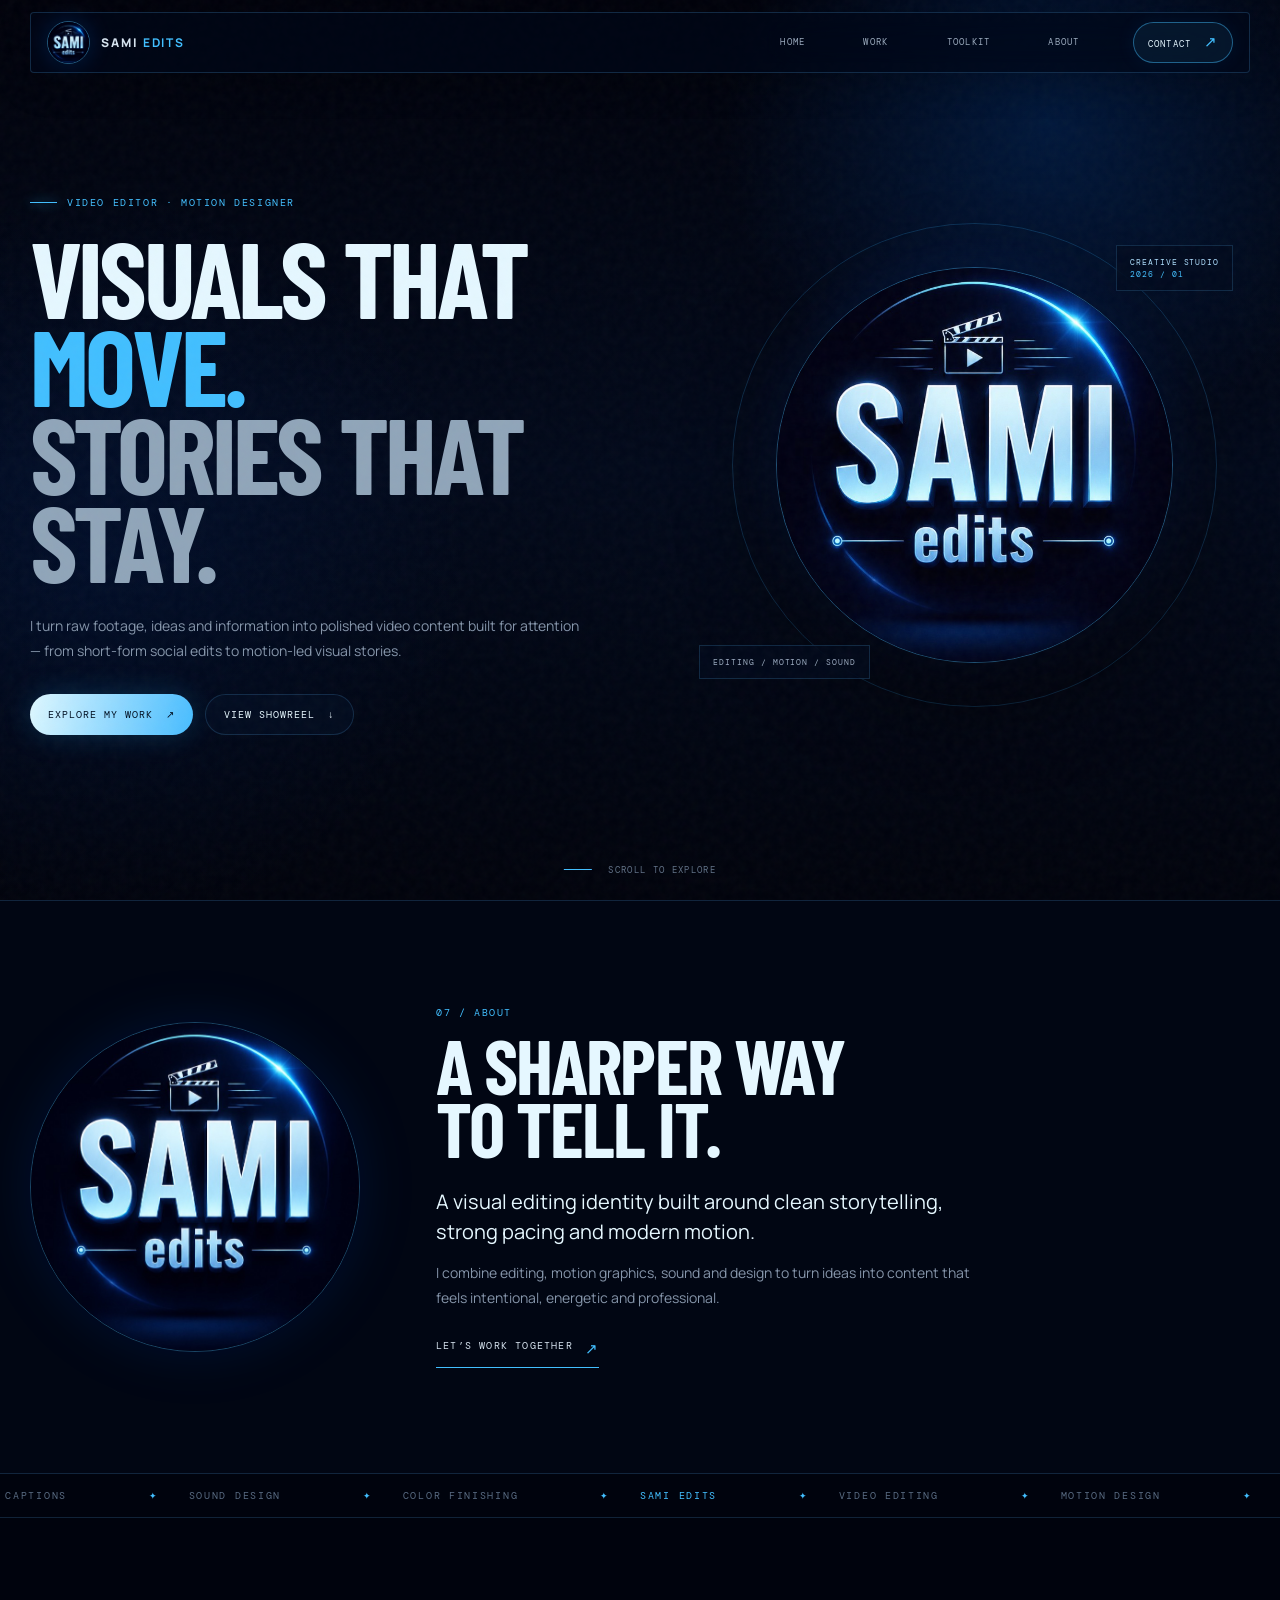
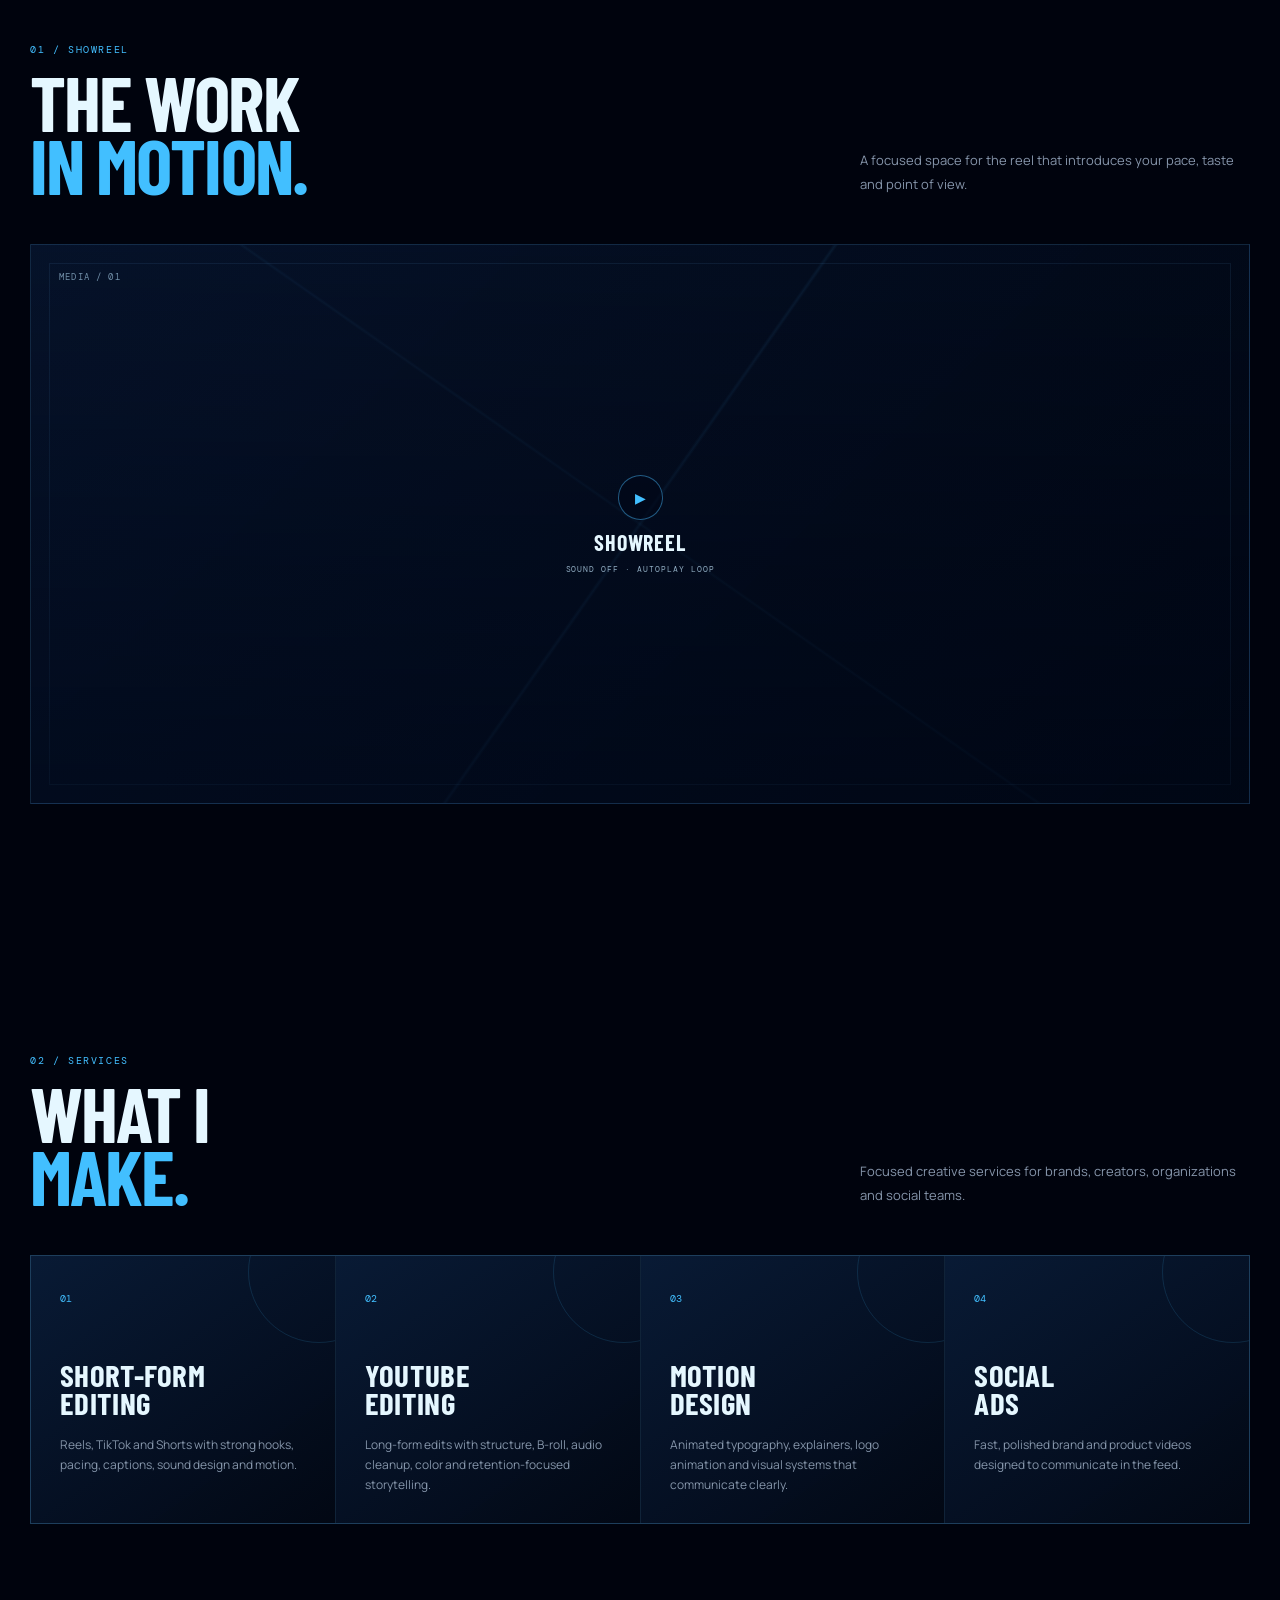
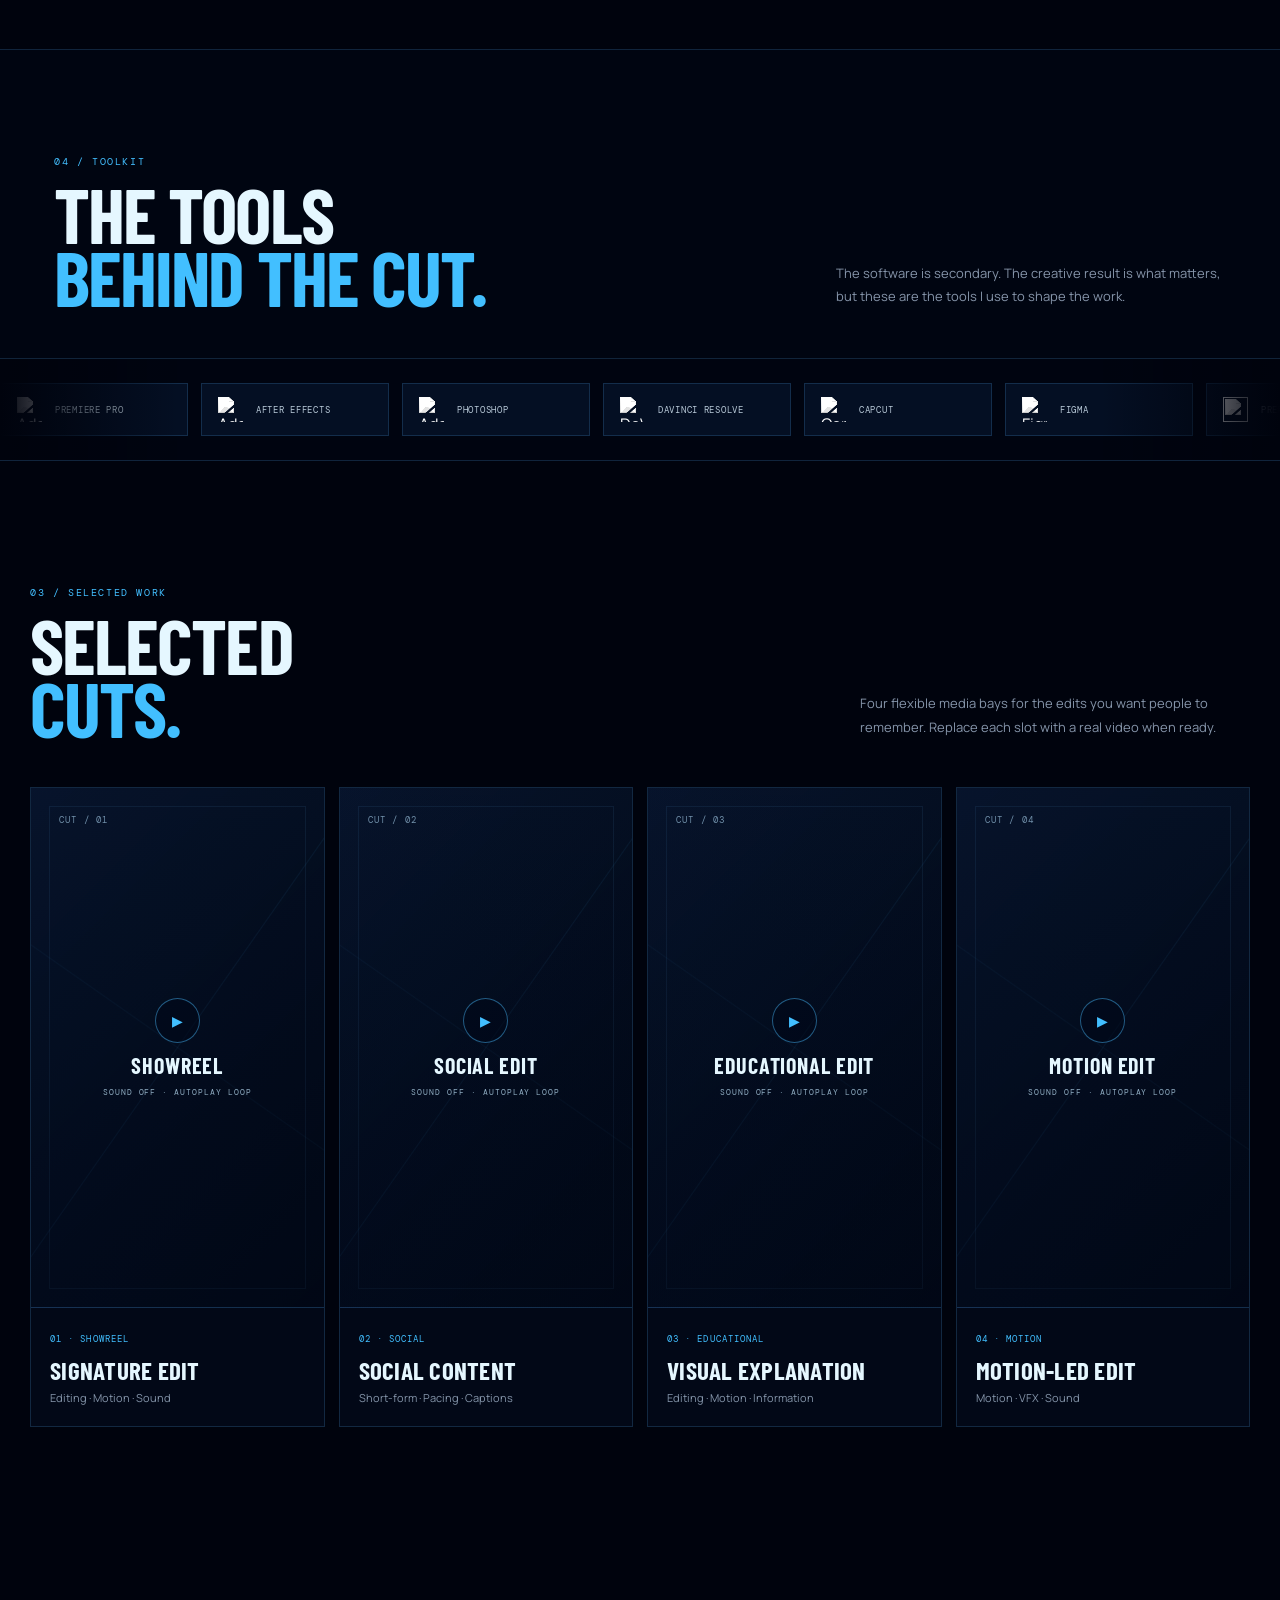
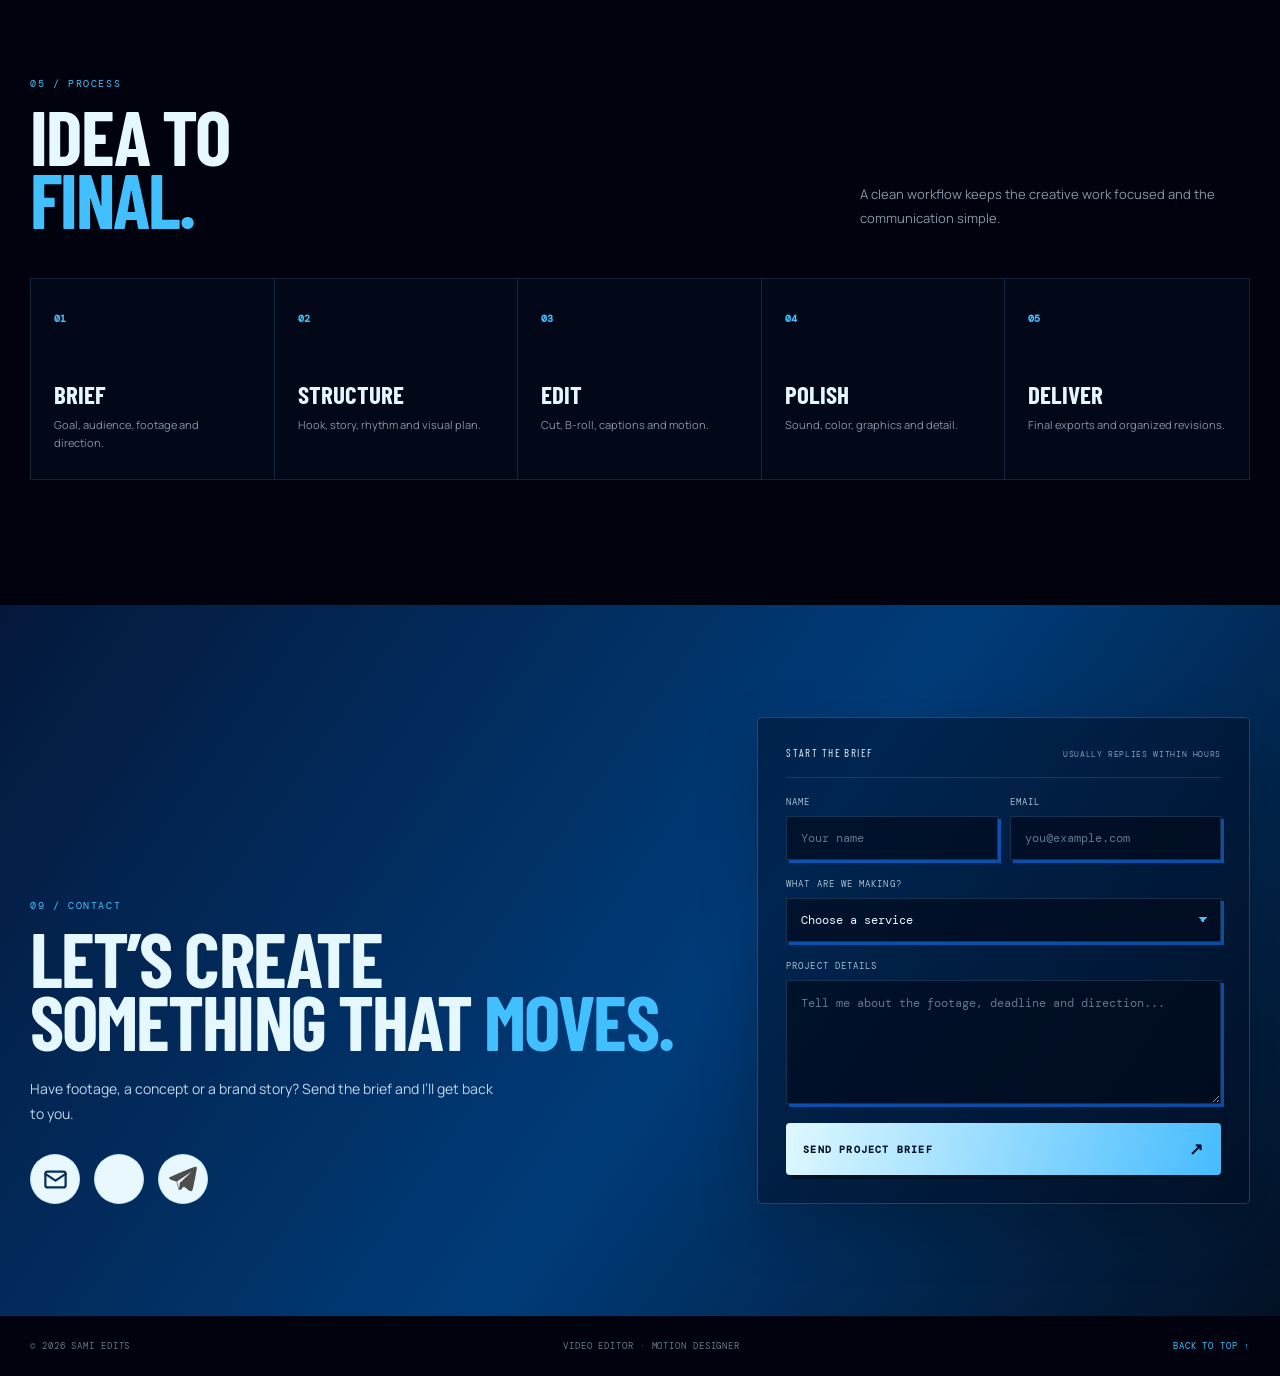
==== commit 77d8f8e7: "Update video slots to include live Vimeo embeds for showreel and projects" ====
--- a/index.html
+++ b/index.html
@@ -71,7 +71,7 @@
 
     <section class="section shell" id="showreel">
       <div class="section-heading reveal"><div><p class="section-label">01 / Showreel</p><h2>The work<br><i>in motion.</i></h2></div><p>A focused space for the reel that introduces your pace, taste and point of view.</p></div>
-      <div class="video-slot video-slot-feature reveal reveal-delay-1"><div class="slot-cross"></div><div class="slot-content"><span class="slot-icon">▶</span><strong>Showreel slot</strong><small>Drop your 9:16 or 16:9 video here</small></div><span class="slot-index">MEDIA / 01</span></div>
+      <div class="video-slot video-slot-feature video-slot-live reveal reveal-delay-1"><iframe class="vimeo-frame" src="https://player.vimeo.com/video/1224070928?badge=0&amp;autopause=0&amp;player_id=0&amp;app_id=58479&amp;muted=1&amp;loop=1&amp;background=1&amp;controls=0&amp;title=0&amp;byline=0&amp;portrait=0&amp;dnt=1" allow="autoplay; fullscreen; picture-in-picture" referrerpolicy="strict-origin-when-cross-origin" title="SAMI EDITS showreel"></iframe><div class="media-shield" aria-hidden="true"><span class="slot-icon">▶</span><strong>Showreel</strong><small>Sound off · autoplay loop</small></div><span class="slot-index">MEDIA / 01</span></div>
     </section>
 
     <section class="section shell" id="services">
@@ -116,10 +116,10 @@
     <section class="section shell" id="work">
       <div class="section-heading reveal"><div><p class="section-label">03 / Selected work</p><h2>Selected<br><i>cuts.</i></h2></div><p>Four flexible media bays for the edits you want people to remember. Replace each slot with a real video when ready.</p></div>
       <div class="work-grid">
-        <article class="project-card reveal"><div class="video-slot"><div class="slot-content"><span class="slot-icon">+</span><strong>Project one</strong><small>Video slot · 9:16</small></div><span class="slot-index">CUT / 01</span></div><div class="project-meta"><span>01 · Social</span><h3>Signature edit</h3><p>Editing · Motion · Sound</p></div></article>
-        <article class="project-card reveal reveal-delay-1"><div class="video-slot"><div class="slot-content"><span class="slot-icon">+</span><strong>Project two</strong><small>Video slot · 9:16</small></div><span class="slot-index">CUT / 02</span></div><div class="project-meta"><span>02 · Educational</span><h3>Visual explanation</h3><p>Editing · Motion · Information</p></div></article>
-        <article class="project-card reveal reveal-delay-2"><div class="video-slot"><div class="slot-content"><span class="slot-icon">+</span><strong>Project three</strong><small>Video slot · 9:16</small></div><span class="slot-index">CUT / 03</span></div><div class="project-meta"><span>03 · Motion</span><h3>Motion-led edit</h3><p>Motion · VFX · Sound</p></div></article>
-        <article class="project-card reveal reveal-delay-3"><div class="video-slot"><div class="slot-content"><span class="slot-icon">+</span><strong>Project four</strong><small>Video slot · 9:16</small></div><span class="slot-index">CUT / 04</span></div><div class="project-meta"><span>04 · Brand</span><h3>Brand story</h3><p>Story · Rhythm · Finish</p></div></article>
+        <article class="project-card reveal"><div class="video-slot video-slot-live"><iframe class="vimeo-frame" src="https://player.vimeo.com/video/1224070928?badge=0&amp;autopause=0&amp;player_id=0&amp;app_id=58479&amp;muted=1&amp;loop=1&amp;background=1&amp;controls=0&amp;title=0&amp;byline=0&amp;portrait=0&amp;dnt=1" allow="autoplay; fullscreen; picture-in-picture" referrerpolicy="strict-origin-when-cross-origin" title="SAMI EDITS showreel preview"></iframe><div class="media-shield" aria-hidden="true"><span class="slot-icon">▶</span><strong>Showreel</strong><small>Sound off · autoplay loop</small></div><span class="slot-index">CUT / 01</span></div><div class="project-meta"><span>01 · Showreel</span><h3>Signature edit</h3><p>Editing · Motion · Sound</p></div></article>
+        <article class="project-card reveal reveal-delay-1"><div class="video-slot video-slot-live"><iframe class="vimeo-frame" src="https://player.vimeo.com/video/1224070931?badge=0&amp;autopause=0&amp;player_id=0&amp;app_id=58479&amp;muted=1&amp;loop=1&amp;background=1&amp;controls=0&amp;title=0&amp;byline=0&amp;portrait=0&amp;dnt=1" allow="autoplay; fullscreen; picture-in-picture" referrerpolicy="strict-origin-when-cross-origin" title="SAMI EDITS social edit"></iframe><div class="media-shield" aria-hidden="true"><span class="slot-icon">▶</span><strong>Social edit</strong><small>Sound off · autoplay loop</small></div><span class="slot-index">CUT / 02</span></div><div class="project-meta"><span>02 · Social</span><h3>Social content</h3><p>Short-form · Pacing · Captions</p></div></article>
+        <article class="project-card reveal reveal-delay-2"><div class="video-slot video-slot-live"><iframe class="vimeo-frame" src="https://player.vimeo.com/video/1224070930?badge=0&amp;autopause=0&amp;player_id=0&amp;app_id=58479&amp;muted=1&amp;loop=1&amp;background=1&amp;controls=0&amp;title=0&amp;byline=0&amp;portrait=0&amp;dnt=1" allow="autoplay; fullscreen; picture-in-picture" referrerpolicy="strict-origin-when-cross-origin" title="SAMI EDITS educational edit"></iframe><div class="media-shield" aria-hidden="true"><span class="slot-icon">▶</span><strong>Educational edit</strong><small>Sound off · autoplay loop</small></div><span class="slot-index">CUT / 03</span></div><div class="project-meta"><span>03 · Educational</span><h3>Visual explanation</h3><p>Editing · Motion · Information</p></div></article>
+        <article class="project-card reveal reveal-delay-3"><div class="video-slot video-slot-live"><iframe class="vimeo-frame" src="https://player.vimeo.com/video/1224070929?badge=0&amp;autopause=0&amp;player_id=0&amp;app_id=58479&amp;muted=1&amp;loop=1&amp;background=1&amp;controls=0&amp;title=0&amp;byline=0&amp;portrait=0&amp;dnt=1" allow="autoplay; fullscreen; picture-in-picture" referrerpolicy="strict-origin-when-cross-origin" title="SAMI EDITS motion edit"></iframe><div class="media-shield" aria-hidden="true"><span class="slot-icon">▶</span><strong>Motion edit</strong><small>Sound off · autoplay loop</small></div><span class="slot-index">CUT / 04</span></div><div class="project-meta"><span>04 · Motion</span><h3>Motion-led edit</h3><p>Motion · VFX · Sound</p></div></article>
       </div>
     </section>
 
--- a/styles.css
+++ b/styles.css
@@ -1,3 +1,4 @@
+.video-slot-live{background:#000}.vimeo-frame{position:absolute;inset:0;width:100%;height:100%;border:0;pointer-events:none;transform:scale(1.01)}.video-slot-feature .vimeo-frame{aspect-ratio:16/9}.project-card .vimeo-frame{aspect-ratio:9/16}.media-shield{position:absolute;inset:0;z-index:2;display:grid;place-content:center;justify-items:center;gap:9px;background:linear-gradient(180deg,rgba(0,3,12,.08),rgba(0,8,25,.45));pointer-events:none}.media-shield .slot-icon{background:rgba(0,8,24,.55)}.media-shield strong{font-family:var(--display);font-size:22px;letter-spacing:.04em;text-transform:uppercase;color:var(--ice)}.media-shield small{font-family:var(--mono);font-size:8px;letter-spacing:.12em;text-transform:uppercase;color:#90adc2}.video-slot-feature .media-shield{background:linear-gradient(180deg,rgba(0,3,12,.02),rgba(0,8,25,.5))}.video-slot-live .slot-index{z-index:3}
 .ticker{display:flex;justify-content:center;text-align:center}.ticker-track{display:flex;align-items:center;width:max-content;animation:ticker 38s linear infinite}.ticker-set{display:flex;align-items:center;justify-content:center;gap:30px;padding-right:30px}.ticker-set span{margin:0}.ticker-set b{color:var(--blue);font-size:9px;font-weight:400}
 .success-page{min-height:100svh;display:grid;place-items:center}.success-shell{width:min(calc(100% - 32px),620px)}.success-brand{display:inline-flex;margin-bottom:24px}.success-card{padding:clamp(28px,6vw,60px);border:2px solid rgba(66,191,255,.62);background:rgba(4,16,36,.82);box-shadow:8px 8px var(--blue-deep)}.success-card h1{font-size:clamp(58px,9vw,96px);margin-top:16px}.success-card h1 em{font-style:normal;color:var(--blue)}.success-card p:not(.section-label){max-width:420px;margin:24px 0 28px;color:var(--muted);font-size:14px;line-height:1.8}
 .site-header{padding:12px 0}.site-header .nav-wrap{min-height:60px;height:auto;padding:8px 16px;border:1px solid rgba(90,183,255,.2);background:rgba(1,8,24,.72);box-shadow:0 12px 35px rgba(0,0,0,.18);border-radius:4px}.site-header.scrolled .nav-wrap{border-color:rgba(66,191,255,.38);background:rgba(1,8,24,.9)}.brand{flex:0 0 auto}.brand-mark{width:38px;height:38px}.brand-name{font-size:11px}.site-nav{gap:6px;margin-left:auto}.site-nav>a{position:relative;padding:11px 13px;color:#9aaabd;font-size:9px;letter-spacing:.14em;line-height:1;transition:color .25s,background .25s}.site-nav>a:not(.nav-contact):after{content:"";position:absolute;left:13px;right:13px;bottom:4px;height:1px;background:var(--blue);transform:scaleX(0);transform-origin:left;transition:transform .25s}.site-nav>a:hover,.site-nav>a:focus-visible,.site-nav>a[aria-current="page"]{color:var(--ice);background:rgba(66,191,255,.08)}.site-nav>a:hover:after,.site-nav>a:focus-visible:after,.site-nav>a[aria-current="page"]:after{transform:scaleX(1)}.site-nav .nav-contact{margin-left:8px;padding:12px 14px;border-color:rgba(66,191,255,.45);background:linear-gradient(105deg,rgba(66,191,255,.15),rgba(4,21,48,.7));color:var(--ice);box-shadow:0 0 20px rgba(31,150,255,.08)}.site-nav .nav-contact:hover{background:var(--blue);color:#001124}.menu-toggle{align-items:center;gap:7px;padding:10px 12px;border:1px solid var(--line);border-radius:3px;cursor:pointer}.menu-toggle i{width:16px;margin-left:0;transition:transform .25s}.menu-toggle[aria-expanded="true"] i{transform:rotate(90deg)}@media(max-width:760px){.site-header{padding:8px 0}.site-header .nav-wrap{padding:7px 10px}.site-nav{position:absolute;top:calc(100% + 8px);left:16px;right:16px;display:grid;gap:3px;margin:0;padding:9px;background:rgba(1,7,22,.97);border:1px solid var(--line);box-shadow:0 18px 42px rgba(0,0,0,.35);border-radius:4px;overflow:hidden}.site-nav>a{padding:14px 12px}.site-nav>a:not(.nav-contact):after{left:12px;right:auto;bottom:8px;width:28px}.site-nav .nav-contact{margin:4px 0 0;padding:14px 12px}.brand-name{font-size:10px}}@media(max-width:360px){.brand-name{display:none}.site-header .nav-wrap{padding-inline:8px}.site-nav{left:8px;right:8px}}
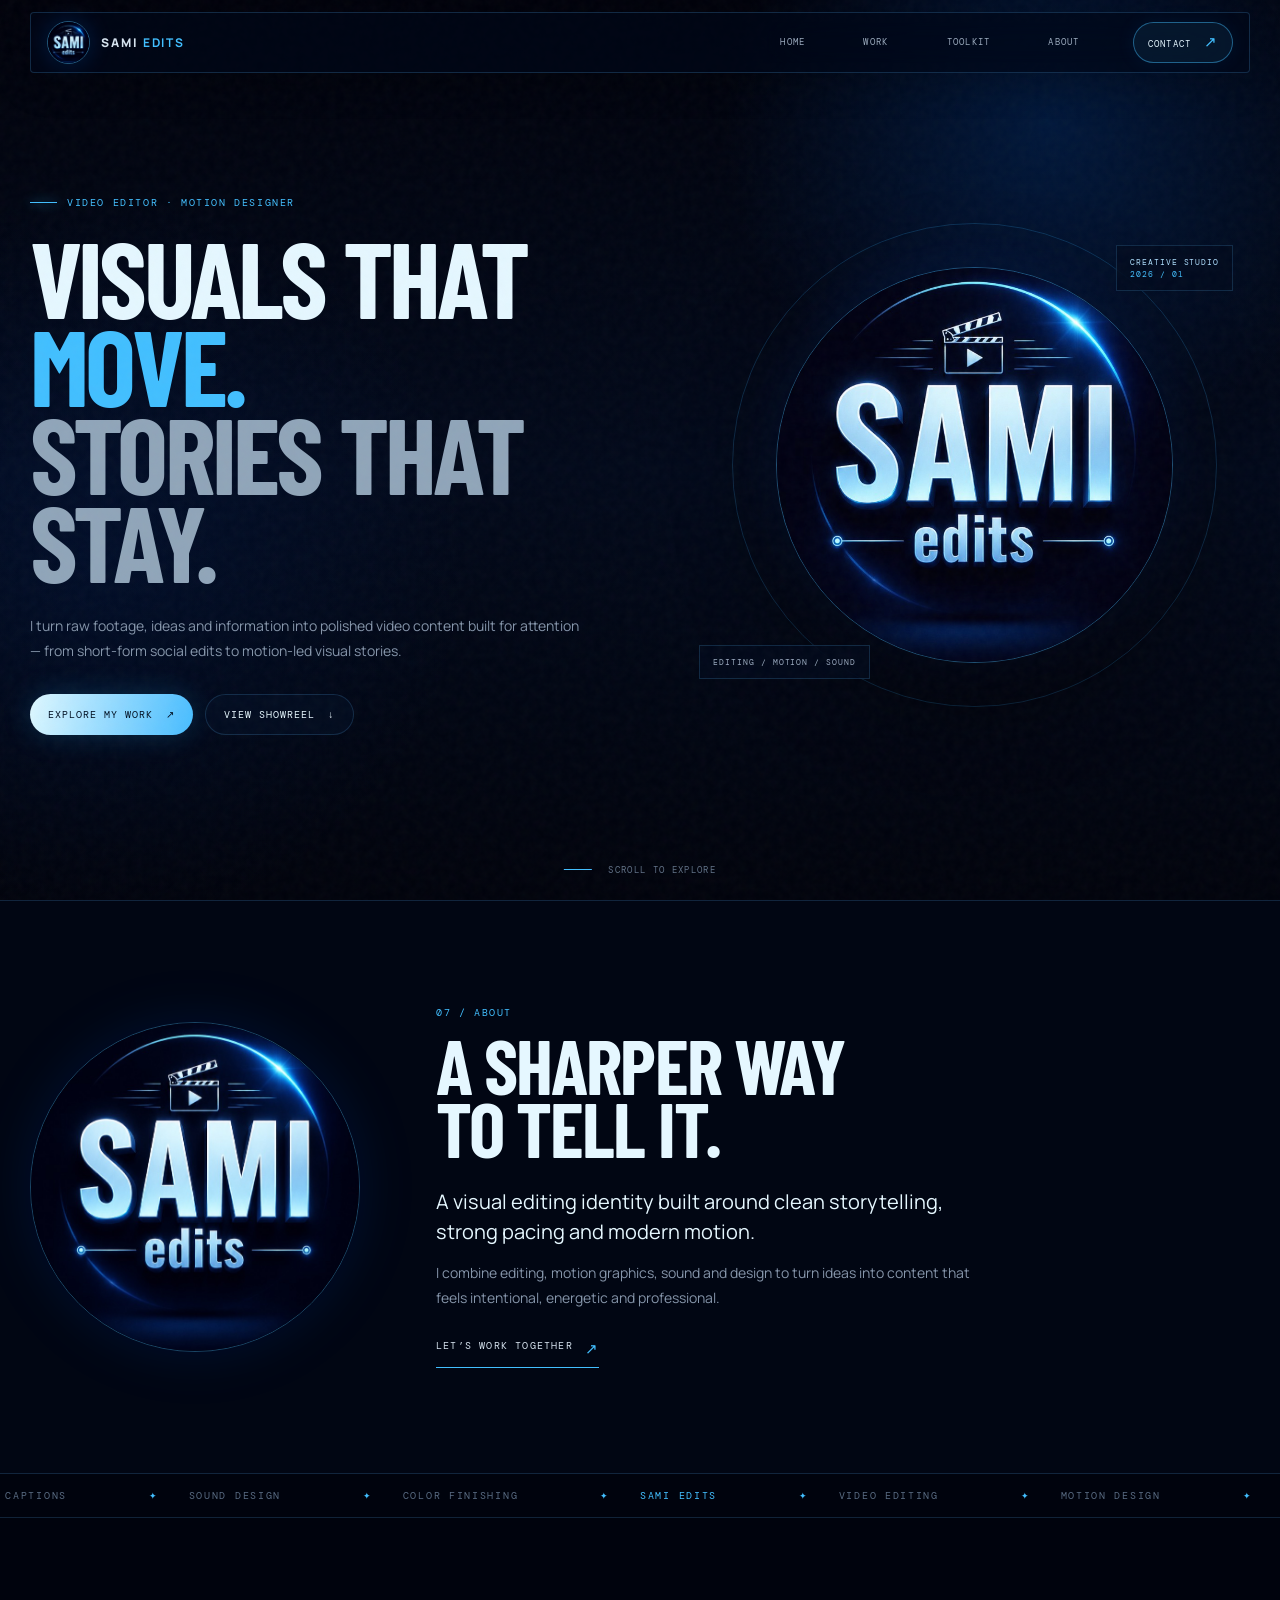
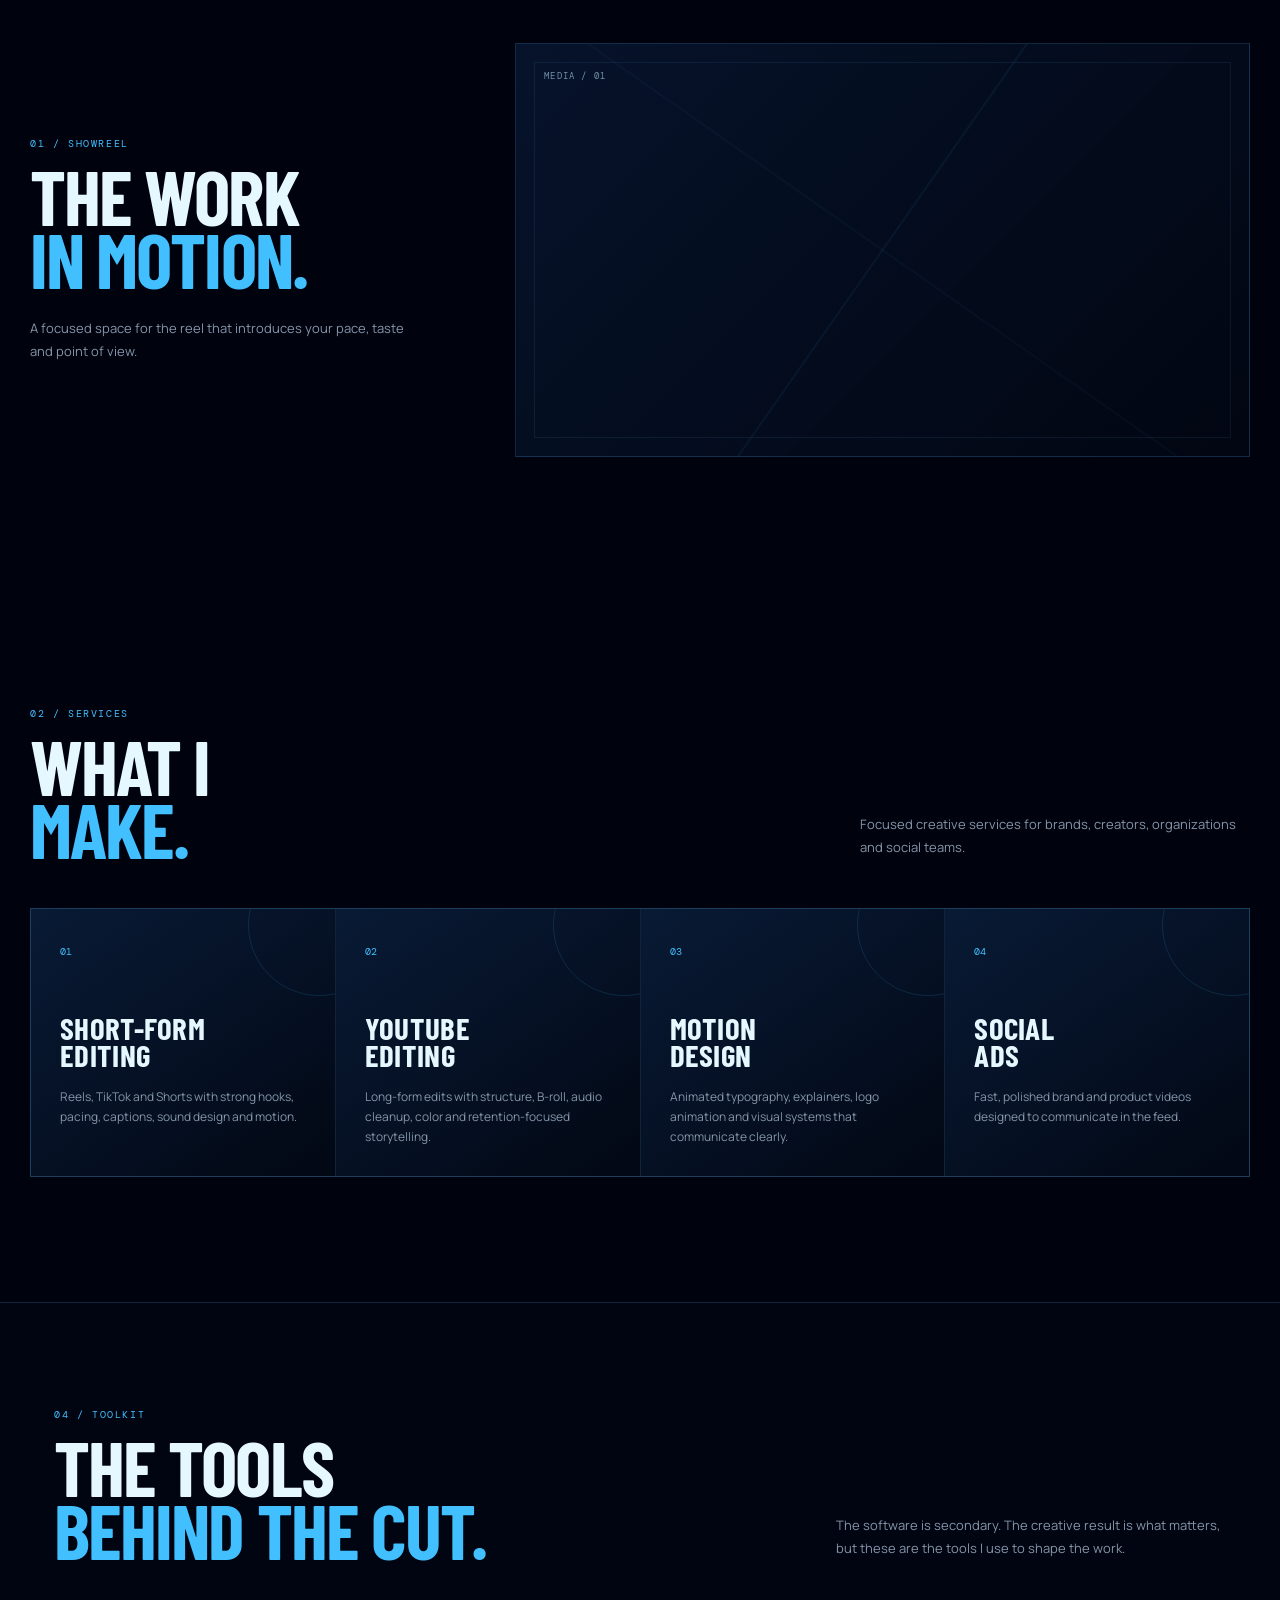
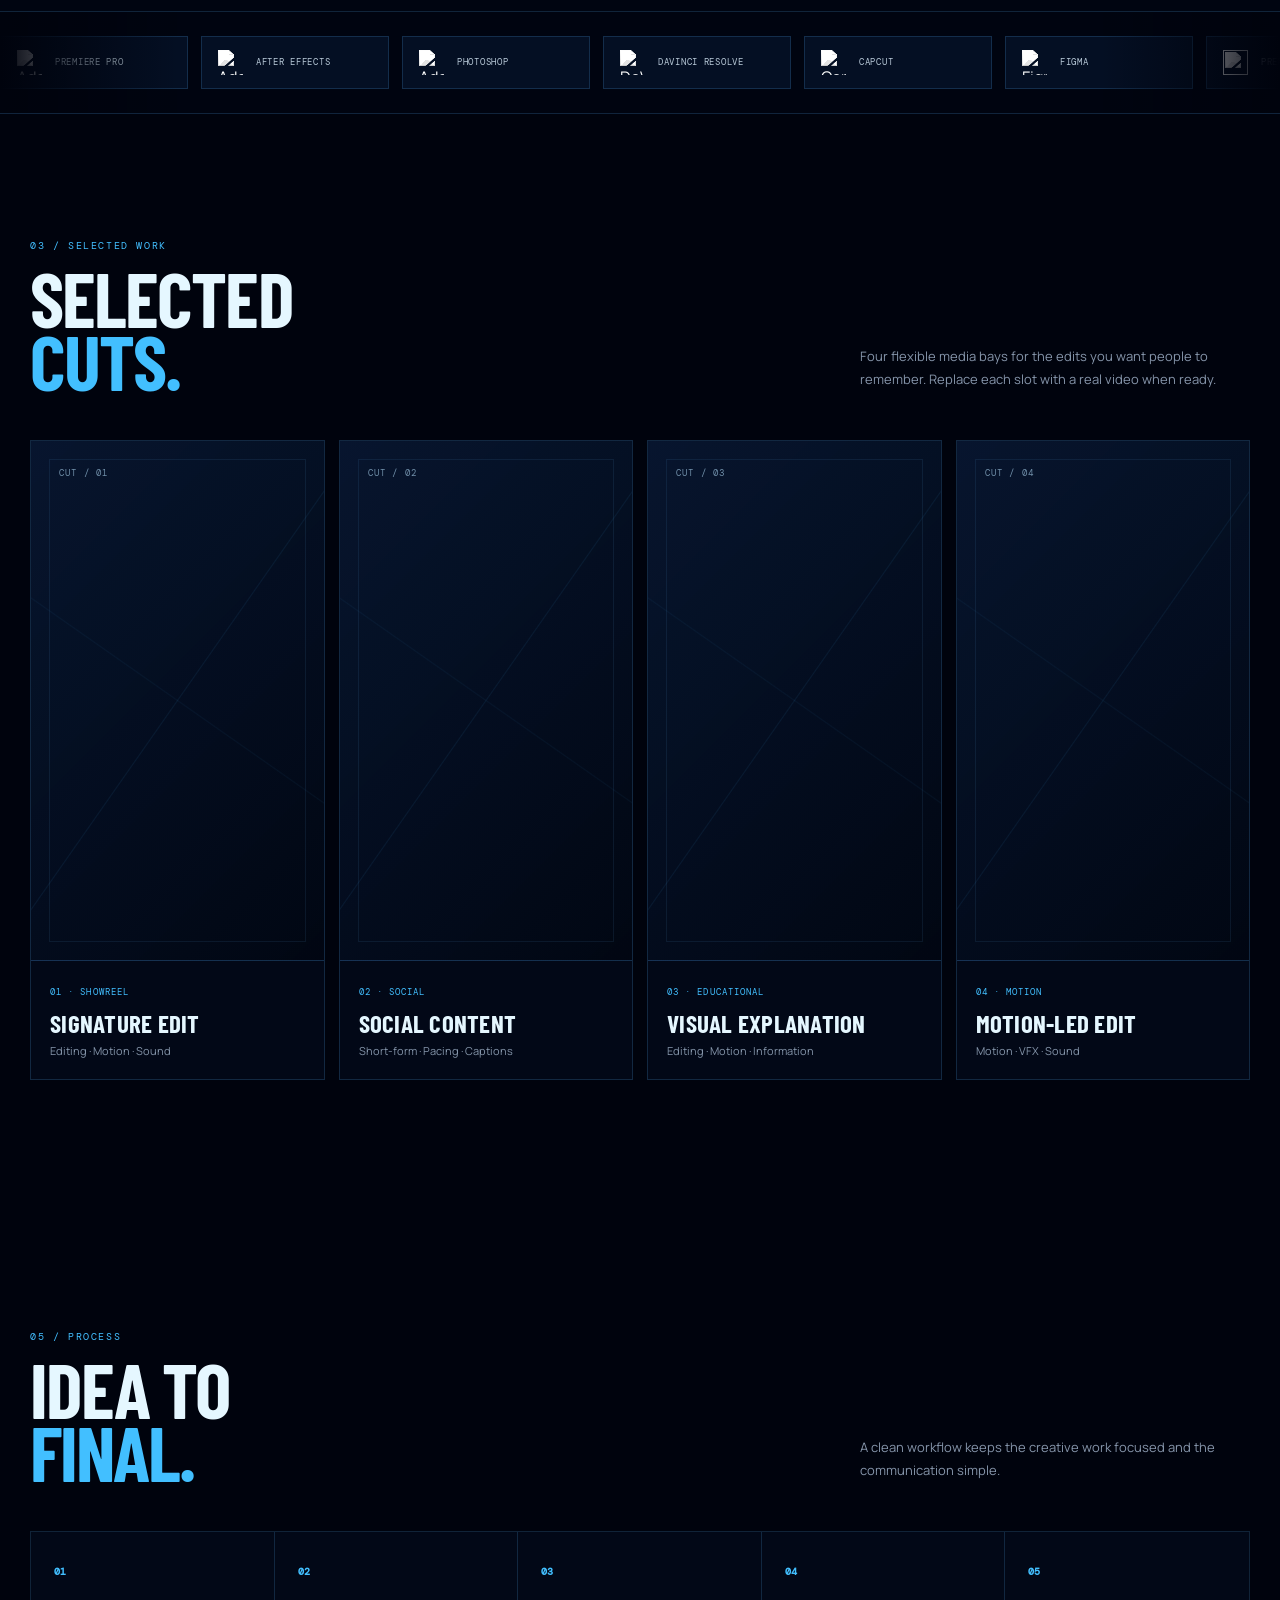
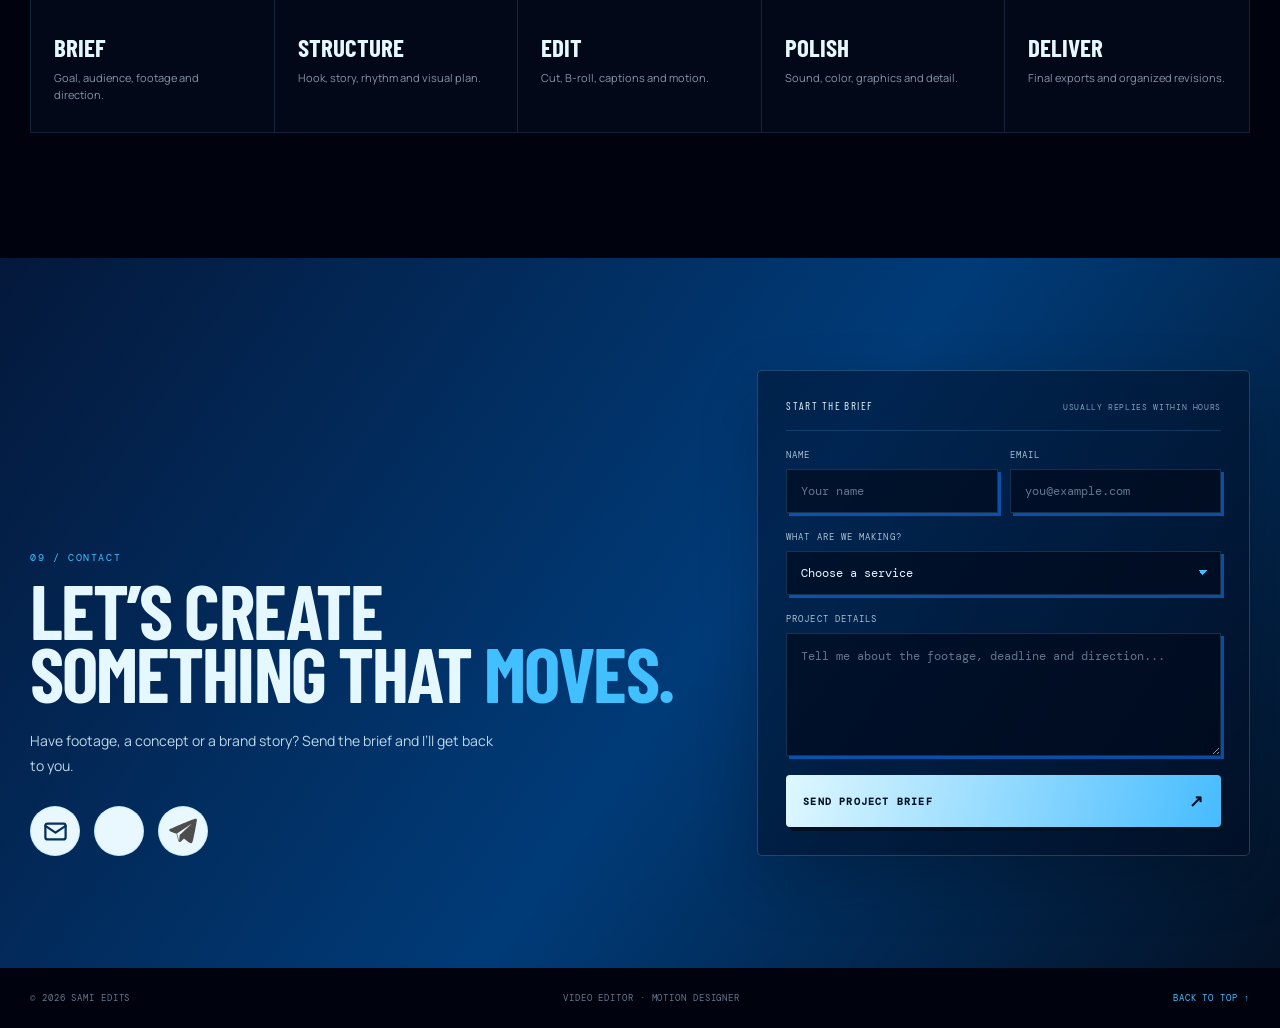
==== commit efe228bf: "Add Vimeo player integration and enhance showreel layout with play functionality" ====
--- a/index.html
+++ b/index.html
@@ -10,6 +10,7 @@
   <link rel="preconnect" href="https://fonts.gstatic.com" crossorigin>
   <link href="https://fonts.googleapis.com/css2?family=Barlow+Condensed:wght@500;600;700;800&family=DM+Mono:wght@400;500&family=Manrope:wght@400;500;600;700;800&display=swap" rel="stylesheet">
   <link rel="stylesheet" href="styles.css">
+  <script src="https://player.vimeo.com/api/player.js" defer></script>
   <script src="script.js" defer></script>
 </head>
 <body>
@@ -70,8 +71,7 @@
     <div class="ticker" aria-hidden="true"><div class="ticker-track"><div class="ticker-set"><span>SAMI EDITS</span><b>✦</b><span>VIDEO EDITING</span><b>✦</b><span>MOTION DESIGN</span><b>✦</b><span>SOCIAL CONTENT</span><b>✦</b><span>STORYTELLING</span><b>✦</b><span>VISUAL STORIES</span><b>✦</b><span>CAPTIONS</span><b>✦</b><span>SOUND DESIGN</span><b>✦</b><span>COLOR FINISHING</span><b>✦</b></div><div class="ticker-set" aria-hidden="true"><span>SAMI EDITS</span><b>✦</b><span>VIDEO EDITING</span><b>✦</b><span>MOTION DESIGN</span><b>✦</b><span>SOCIAL CONTENT</span><b>✦</b><span>STORYTELLING</span><b>✦</b><span>VISUAL STORIES</span><b>✦</b><span>CAPTIONS</span><b>✦</b><span>SOUND DESIGN</span><b>✦</b><span>COLOR FINISHING</span><b>✦</b></div></div></div>
 
     <section class="section shell" id="showreel">
-      <div class="section-heading reveal"><div><p class="section-label">01 / Showreel</p><h2>The work<br><i>in motion.</i></h2></div><p>A focused space for the reel that introduces your pace, taste and point of view.</p></div>
-      <div class="video-slot video-slot-feature video-slot-live reveal reveal-delay-1"><iframe class="vimeo-frame" src="https://player.vimeo.com/video/1224070928?badge=0&amp;autopause=0&amp;player_id=0&amp;app_id=58479&amp;muted=1&amp;loop=1&amp;background=1&amp;controls=0&amp;title=0&amp;byline=0&amp;portrait=0&amp;dnt=1" allow="autoplay; fullscreen; picture-in-picture" referrerpolicy="strict-origin-when-cross-origin" title="SAMI EDITS showreel"></iframe><div class="media-shield" aria-hidden="true"><span class="slot-icon">▶</span><strong>Showreel</strong><small>Sound off · autoplay loop</small></div><span class="slot-index">MEDIA / 01</span></div>
+      <div class="showreel-layout"><div class="showreel-copy reveal"><p class="section-label">01 / Showreel</p><h2>The work<br><i>in motion.</i></h2><p>A focused space for the reel that introduces your pace, taste and point of view.</p></div><div class="video-slot video-slot-feature video-slot-live reveal reveal-delay-1"><iframe class="vimeo-frame" src="https://player.vimeo.com/video/1224070928?badge=0&amp;autopause=0&amp;player_id=0&amp;app_id=58479&amp;muted=1&amp;loop=1&amp;background=1&amp;controls=0&amp;title=0&amp;byline=0&amp;portrait=0&amp;dnt=1" allow="autoplay; fullscreen; picture-in-picture" referrerpolicy="strict-origin-when-cross-origin" title="SAMI EDITS showreel"></iframe><button class="media-shield play-toggle" type="button" aria-label="Play showreel with sound"><span class="slot-icon">▶</span></button><span class="slot-index">MEDIA / 01</span></div></div>
     </section>
 
     <section class="section shell" id="services">
@@ -116,10 +116,10 @@
     <section class="section shell" id="work">
       <div class="section-heading reveal"><div><p class="section-label">03 / Selected work</p><h2>Selected<br><i>cuts.</i></h2></div><p>Four flexible media bays for the edits you want people to remember. Replace each slot with a real video when ready.</p></div>
       <div class="work-grid">
-        <article class="project-card reveal"><div class="video-slot video-slot-live"><iframe class="vimeo-frame" src="https://player.vimeo.com/video/1224070928?badge=0&amp;autopause=0&amp;player_id=0&amp;app_id=58479&amp;muted=1&amp;loop=1&amp;background=1&amp;controls=0&amp;title=0&amp;byline=0&amp;portrait=0&amp;dnt=1" allow="autoplay; fullscreen; picture-in-picture" referrerpolicy="strict-origin-when-cross-origin" title="SAMI EDITS showreel preview"></iframe><div class="media-shield" aria-hidden="true"><span class="slot-icon">▶</span><strong>Showreel</strong><small>Sound off · autoplay loop</small></div><span class="slot-index">CUT / 01</span></div><div class="project-meta"><span>01 · Showreel</span><h3>Signature edit</h3><p>Editing · Motion · Sound</p></div></article>
-        <article class="project-card reveal reveal-delay-1"><div class="video-slot video-slot-live"><iframe class="vimeo-frame" src="https://player.vimeo.com/video/1224070931?badge=0&amp;autopause=0&amp;player_id=0&amp;app_id=58479&amp;muted=1&amp;loop=1&amp;background=1&amp;controls=0&amp;title=0&amp;byline=0&amp;portrait=0&amp;dnt=1" allow="autoplay; fullscreen; picture-in-picture" referrerpolicy="strict-origin-when-cross-origin" title="SAMI EDITS social edit"></iframe><div class="media-shield" aria-hidden="true"><span class="slot-icon">▶</span><strong>Social edit</strong><small>Sound off · autoplay loop</small></div><span class="slot-index">CUT / 02</span></div><div class="project-meta"><span>02 · Social</span><h3>Social content</h3><p>Short-form · Pacing · Captions</p></div></article>
-        <article class="project-card reveal reveal-delay-2"><div class="video-slot video-slot-live"><iframe class="vimeo-frame" src="https://player.vimeo.com/video/1224070930?badge=0&amp;autopause=0&amp;player_id=0&amp;app_id=58479&amp;muted=1&amp;loop=1&amp;background=1&amp;controls=0&amp;title=0&amp;byline=0&amp;portrait=0&amp;dnt=1" allow="autoplay; fullscreen; picture-in-picture" referrerpolicy="strict-origin-when-cross-origin" title="SAMI EDITS educational edit"></iframe><div class="media-shield" aria-hidden="true"><span class="slot-icon">▶</span><strong>Educational edit</strong><small>Sound off · autoplay loop</small></div><span class="slot-index">CUT / 03</span></div><div class="project-meta"><span>03 · Educational</span><h3>Visual explanation</h3><p>Editing · Motion · Information</p></div></article>
-        <article class="project-card reveal reveal-delay-3"><div class="video-slot video-slot-live"><iframe class="vimeo-frame" src="https://player.vimeo.com/video/1224070929?badge=0&amp;autopause=0&amp;player_id=0&amp;app_id=58479&amp;muted=1&amp;loop=1&amp;background=1&amp;controls=0&amp;title=0&amp;byline=0&amp;portrait=0&amp;dnt=1" allow="autoplay; fullscreen; picture-in-picture" referrerpolicy="strict-origin-when-cross-origin" title="SAMI EDITS motion edit"></iframe><div class="media-shield" aria-hidden="true"><span class="slot-icon">▶</span><strong>Motion edit</strong><small>Sound off · autoplay loop</small></div><span class="slot-index">CUT / 04</span></div><div class="project-meta"><span>04 · Motion</span><h3>Motion-led edit</h3><p>Motion · VFX · Sound</p></div></article>
+        <article class="project-card reveal"><div class="video-slot video-slot-live"><iframe class="vimeo-frame" src="https://player.vimeo.com/video/1224070928?badge=0&amp;autopause=0&amp;player_id=0&amp;app_id=58479&amp;muted=1&amp;loop=1&amp;background=1&amp;controls=0&amp;title=0&amp;byline=0&amp;portrait=0&amp;dnt=1" allow="autoplay; fullscreen; picture-in-picture" referrerpolicy="strict-origin-when-cross-origin" title="SAMI EDITS showreel preview"></iframe><button class="media-shield play-toggle" type="button" aria-label="Play showreel with sound"><span class="slot-icon">▶</span></button><span class="slot-index">CUT / 01</span></div><div class="project-meta"><span>01 · Showreel</span><h3>Signature edit</h3><p>Editing · Motion · Sound</p></div></article>
+        <article class="project-card reveal reveal-delay-1"><div class="video-slot video-slot-live"><iframe class="vimeo-frame" src="https://player.vimeo.com/video/1224070931?badge=0&amp;autopause=0&amp;player_id=0&amp;app_id=58479&amp;muted=1&amp;loop=1&amp;background=1&amp;controls=0&amp;title=0&amp;byline=0&amp;portrait=0&amp;dnt=1" allow="autoplay; fullscreen; picture-in-picture" referrerpolicy="strict-origin-when-cross-origin" title="SAMI EDITS social edit"></iframe><button class="media-shield play-toggle" type="button" aria-label="Play social edit with sound"><span class="slot-icon">▶</span></button><span class="slot-index">CUT / 02</span></div><div class="project-meta"><span>02 · Social</span><h3>Social content</h3><p>Short-form · Pacing · Captions</p></div></article>
+        <article class="project-card reveal reveal-delay-2"><div class="video-slot video-slot-live"><iframe class="vimeo-frame" src="https://player.vimeo.com/video/1224070930?badge=0&amp;autopause=0&amp;player_id=0&amp;app_id=58479&amp;muted=1&amp;loop=1&amp;background=1&amp;controls=0&amp;title=0&amp;byline=0&amp;portrait=0&amp;dnt=1" allow="autoplay; fullscreen; picture-in-picture" referrerpolicy="strict-origin-when-cross-origin" title="SAMI EDITS educational edit"></iframe><button class="media-shield play-toggle" type="button" aria-label="Play educational edit with sound"><span class="slot-icon">▶</span></button><span class="slot-index">CUT / 03</span></div><div class="project-meta"><span>03 · Educational</span><h3>Visual explanation</h3><p>Editing · Motion · Information</p></div></article>
+        <article class="project-card reveal reveal-delay-3"><div class="video-slot video-slot-live"><iframe class="vimeo-frame" src="https://player.vimeo.com/video/1224070929?badge=0&amp;autopause=0&amp;player_id=0&amp;app_id=58479&amp;muted=1&amp;loop=1&amp;background=1&amp;controls=0&amp;title=0&amp;byline=0&amp;portrait=0&amp;dnt=1" allow="autoplay; fullscreen; picture-in-picture" referrerpolicy="strict-origin-when-cross-origin" title="SAMI EDITS motion edit"></iframe><button class="media-shield play-toggle" type="button" aria-label="Play motion edit with sound"><span class="slot-icon">▶</span></button><span class="slot-index">CUT / 04</span></div><div class="project-meta"><span>04 · Motion</span><h3>Motion-led edit</h3><p>Motion · VFX · Sound</p></div></article>
       </div>
     </section>
 
--- a/styles.css
+++ b/styles.css
@@ -1,3 +1,4 @@
+.showreel-layout{display:grid;grid-template-columns:minmax(230px,.7fr) minmax(0,1.3fr);align-items:center;gap:clamp(28px,7vw,100px)}.showreel-copy h2{font-size:clamp(53px,6vw,88px);line-height:.82;letter-spacing:-.025em;color:var(--ice);margin-top:14px}.showreel-copy>p:last-child{max-width:390px;margin-top:27px;color:var(--muted);font-size:13px;line-height:1.8}.showreel-layout .video-slot-feature{width:100%;min-height:0;aspect-ratio:16/9}.media-shield.play-toggle{display:grid;place-content:center;width:58px;height:58px;inset:50% auto auto 50%;transform:translate(-50%,-50%);padding:0;border:1px solid rgba(144,220,255,.65);border-radius:50%;background:rgba(0,12,32,.72);color:var(--ice);opacity:0;pointer-events:auto;cursor:pointer;transition:opacity .25s,transform .25s,background .25s,box-shadow .25s}.video-slot-live:hover .media-shield.play-toggle,.video-slot-live:focus-within .media-shield.play-toggle{opacity:1}.media-shield.play-toggle:hover,.media-shield.play-toggle:focus-visible{background:var(--blue);color:#001124;box-shadow:0 0 30px rgba(66,191,255,.42);transform:translate(-50%,-50%) scale(1.08);outline:none}.media-shield.play-toggle .slot-icon{width:auto;height:auto;border:0;background:none;font-size:18px}.media-shield.play-toggle:after{content:none}.media-shield.play-toggle+.slot-index{z-index:3}.showreel-layout .video-slot-feature .vimeo-frame{aspect-ratio:16/9}.project-card .media-shield.play-toggle{width:48px;height:48px}.project-card .media-shield.play-toggle .slot-icon{font-size:15px}@media(max-width:760px){.showreel-layout{grid-template-columns:1fr;gap:32px}.showreel-copy>p:last-child{margin-top:20px}.showreel-layout .video-slot-feature{aspect-ratio:16/9}.media-shield.play-toggle{opacity:1;width:50px;height:50px}.project-card .media-shield.play-toggle{width:46px;height:46px}}
 .video-slot-live{background:#000}.vimeo-frame{position:absolute;inset:0;width:100%;height:100%;border:0;pointer-events:none;transform:scale(1.01)}.video-slot-feature .vimeo-frame{aspect-ratio:16/9}.project-card .vimeo-frame{aspect-ratio:9/16}.media-shield{position:absolute;inset:0;z-index:2;display:grid;place-content:center;justify-items:center;gap:9px;background:linear-gradient(180deg,rgba(0,3,12,.08),rgba(0,8,25,.45));pointer-events:none}.media-shield .slot-icon{background:rgba(0,8,24,.55)}.media-shield strong{font-family:var(--display);font-size:22px;letter-spacing:.04em;text-transform:uppercase;color:var(--ice)}.media-shield small{font-family:var(--mono);font-size:8px;letter-spacing:.12em;text-transform:uppercase;color:#90adc2}.video-slot-feature .media-shield{background:linear-gradient(180deg,rgba(0,3,12,.02),rgba(0,8,25,.5))}.video-slot-live .slot-index{z-index:3}
 .ticker{display:flex;justify-content:center;text-align:center}.ticker-track{display:flex;align-items:center;width:max-content;animation:ticker 38s linear infinite}.ticker-set{display:flex;align-items:center;justify-content:center;gap:30px;padding-right:30px}.ticker-set span{margin:0}.ticker-set b{color:var(--blue);font-size:9px;font-weight:400}
 .success-page{min-height:100svh;display:grid;place-items:center}.success-shell{width:min(calc(100% - 32px),620px)}.success-brand{display:inline-flex;margin-bottom:24px}.success-card{padding:clamp(28px,6vw,60px);border:2px solid rgba(66,191,255,.62);background:rgba(4,16,36,.82);box-shadow:8px 8px var(--blue-deep)}.success-card h1{font-size:clamp(58px,9vw,96px);margin-top:16px}.success-card h1 em{font-style:normal;color:var(--blue)}.success-card p:not(.section-label){max-width:420px;margin:24px 0 28px;color:var(--muted);font-size:14px;line-height:1.8}
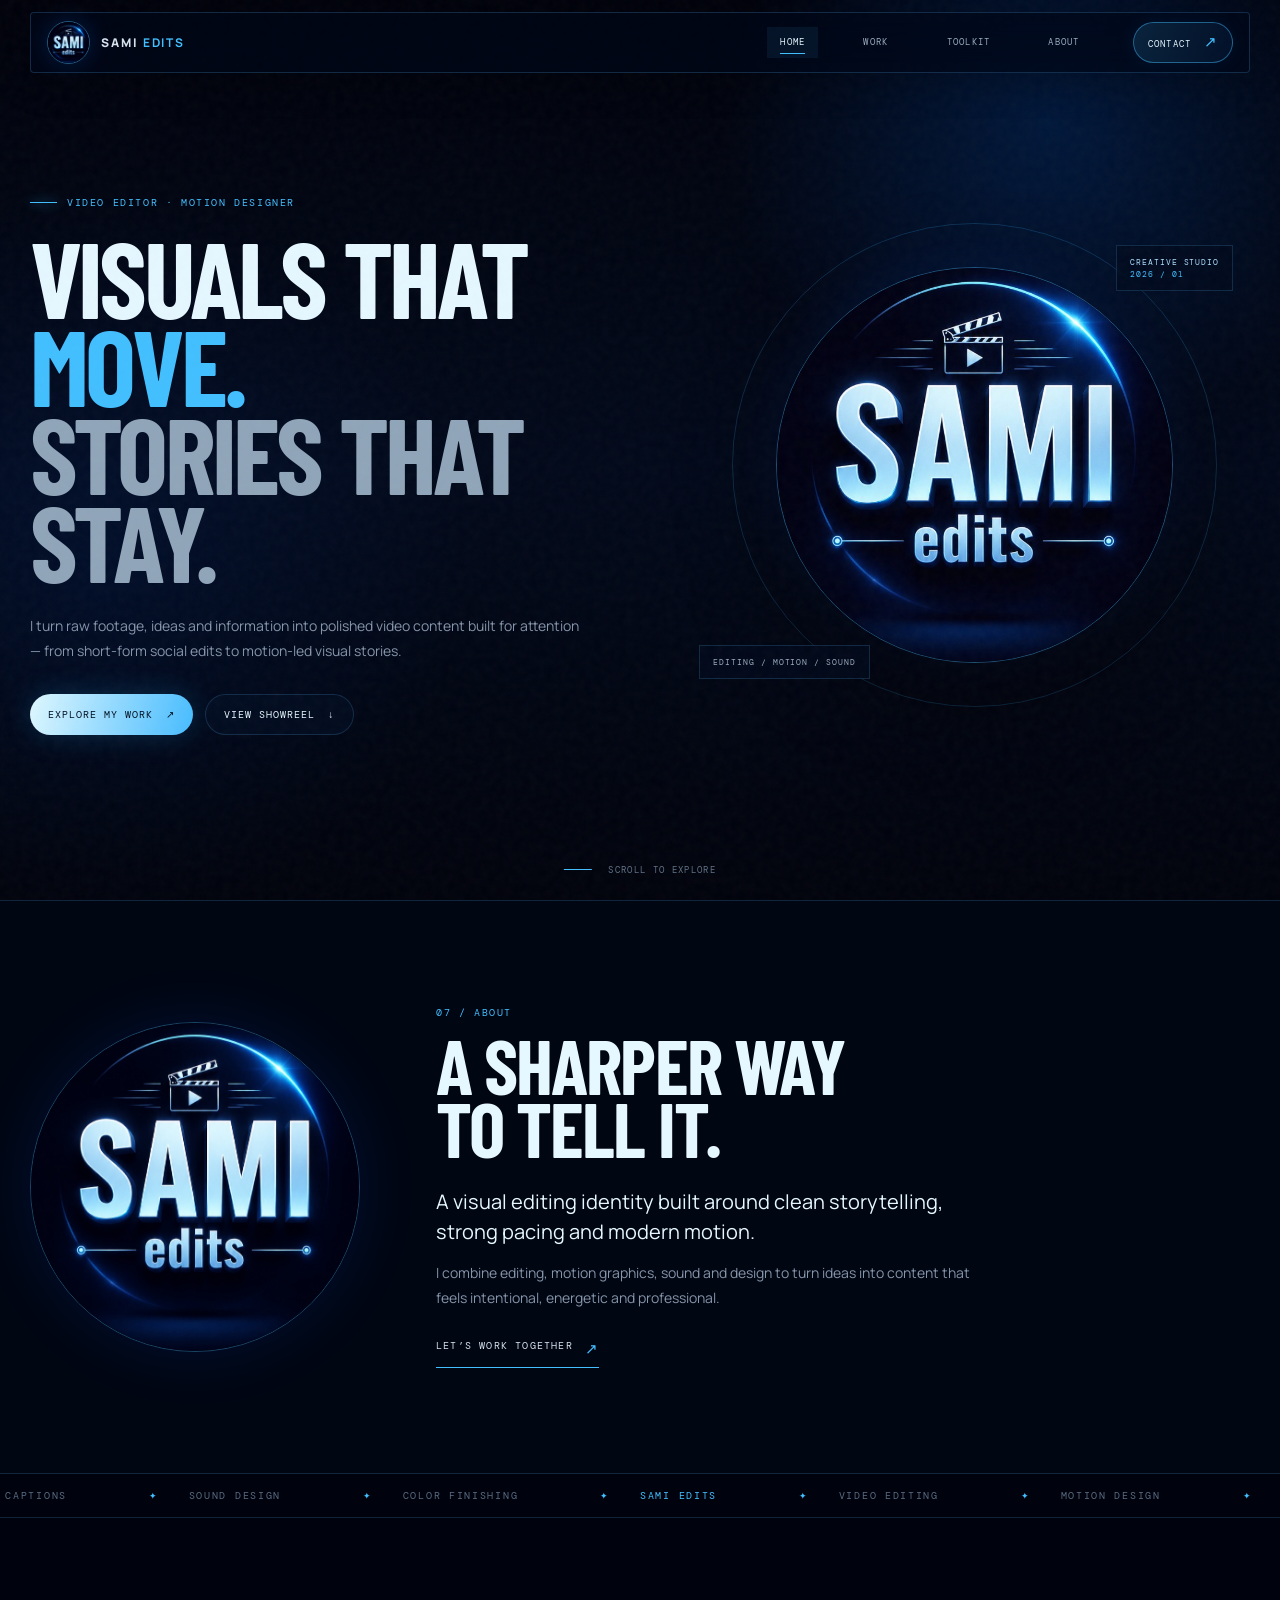
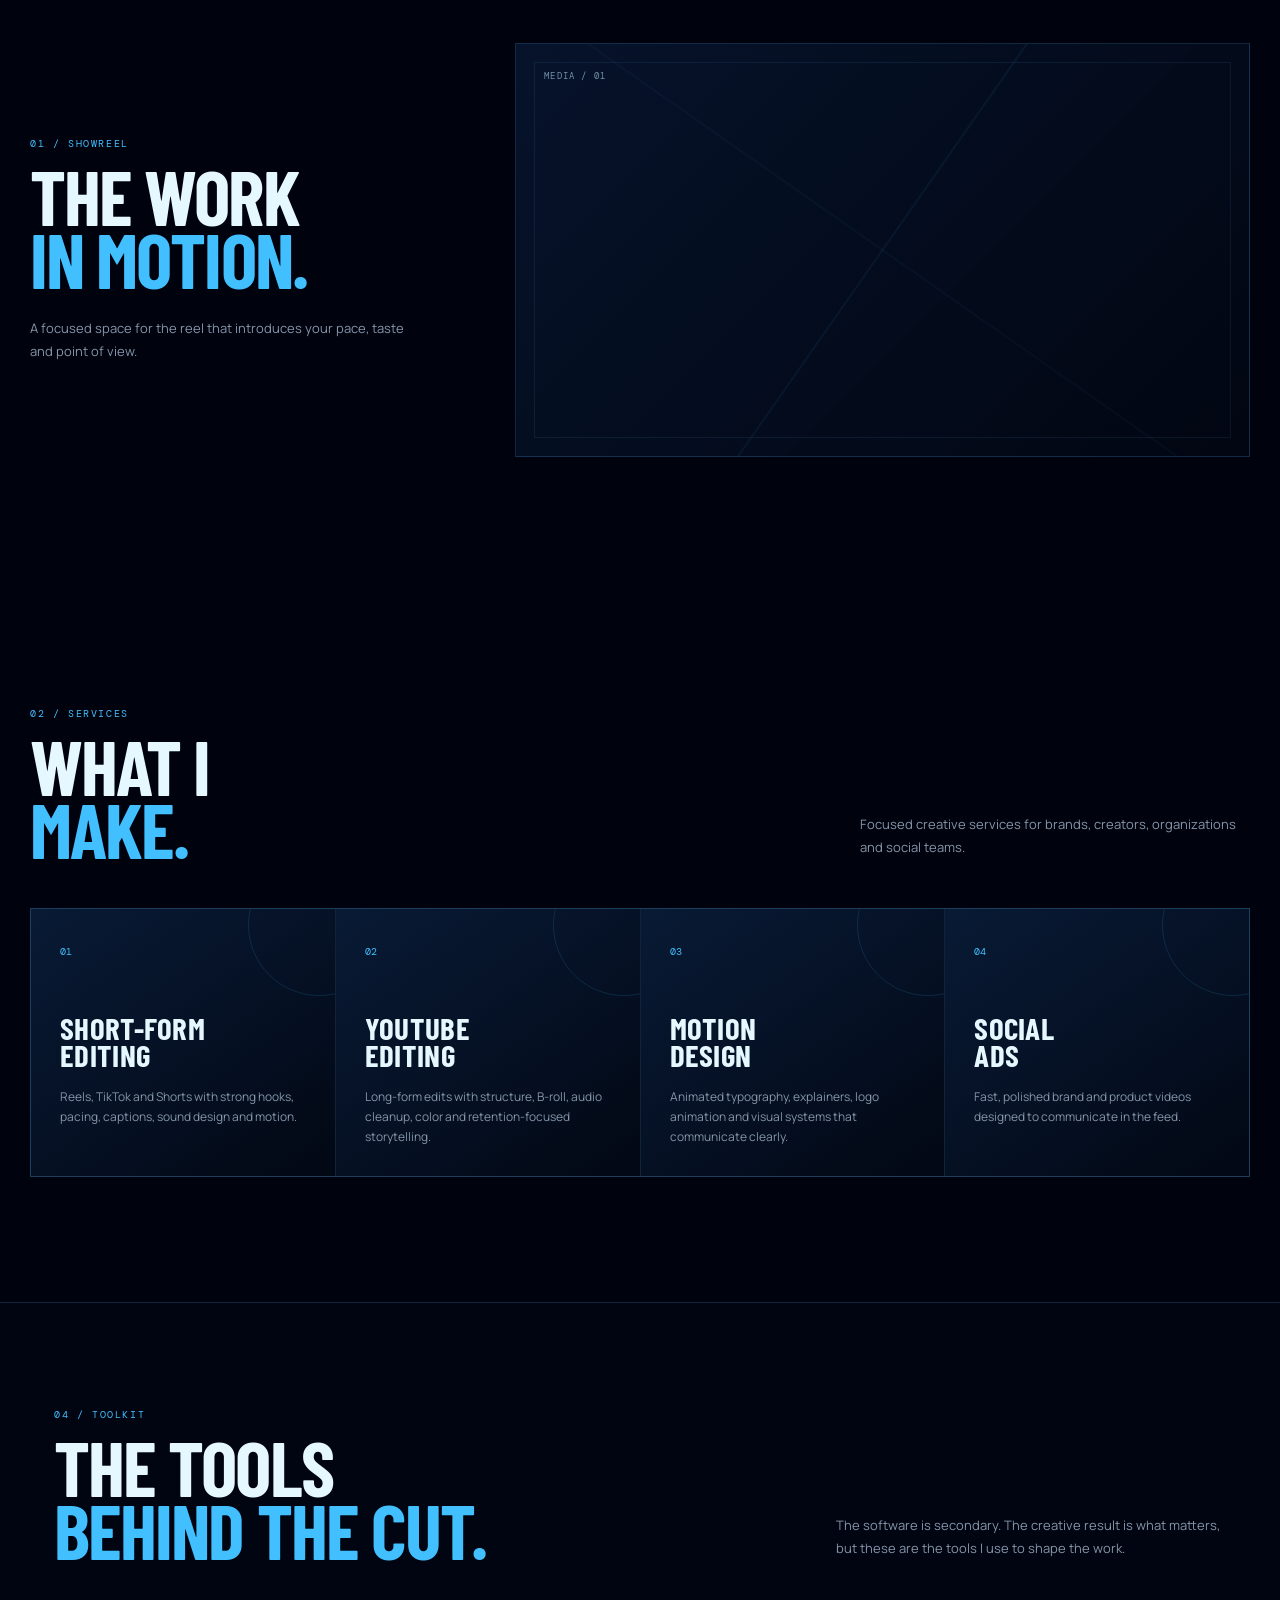
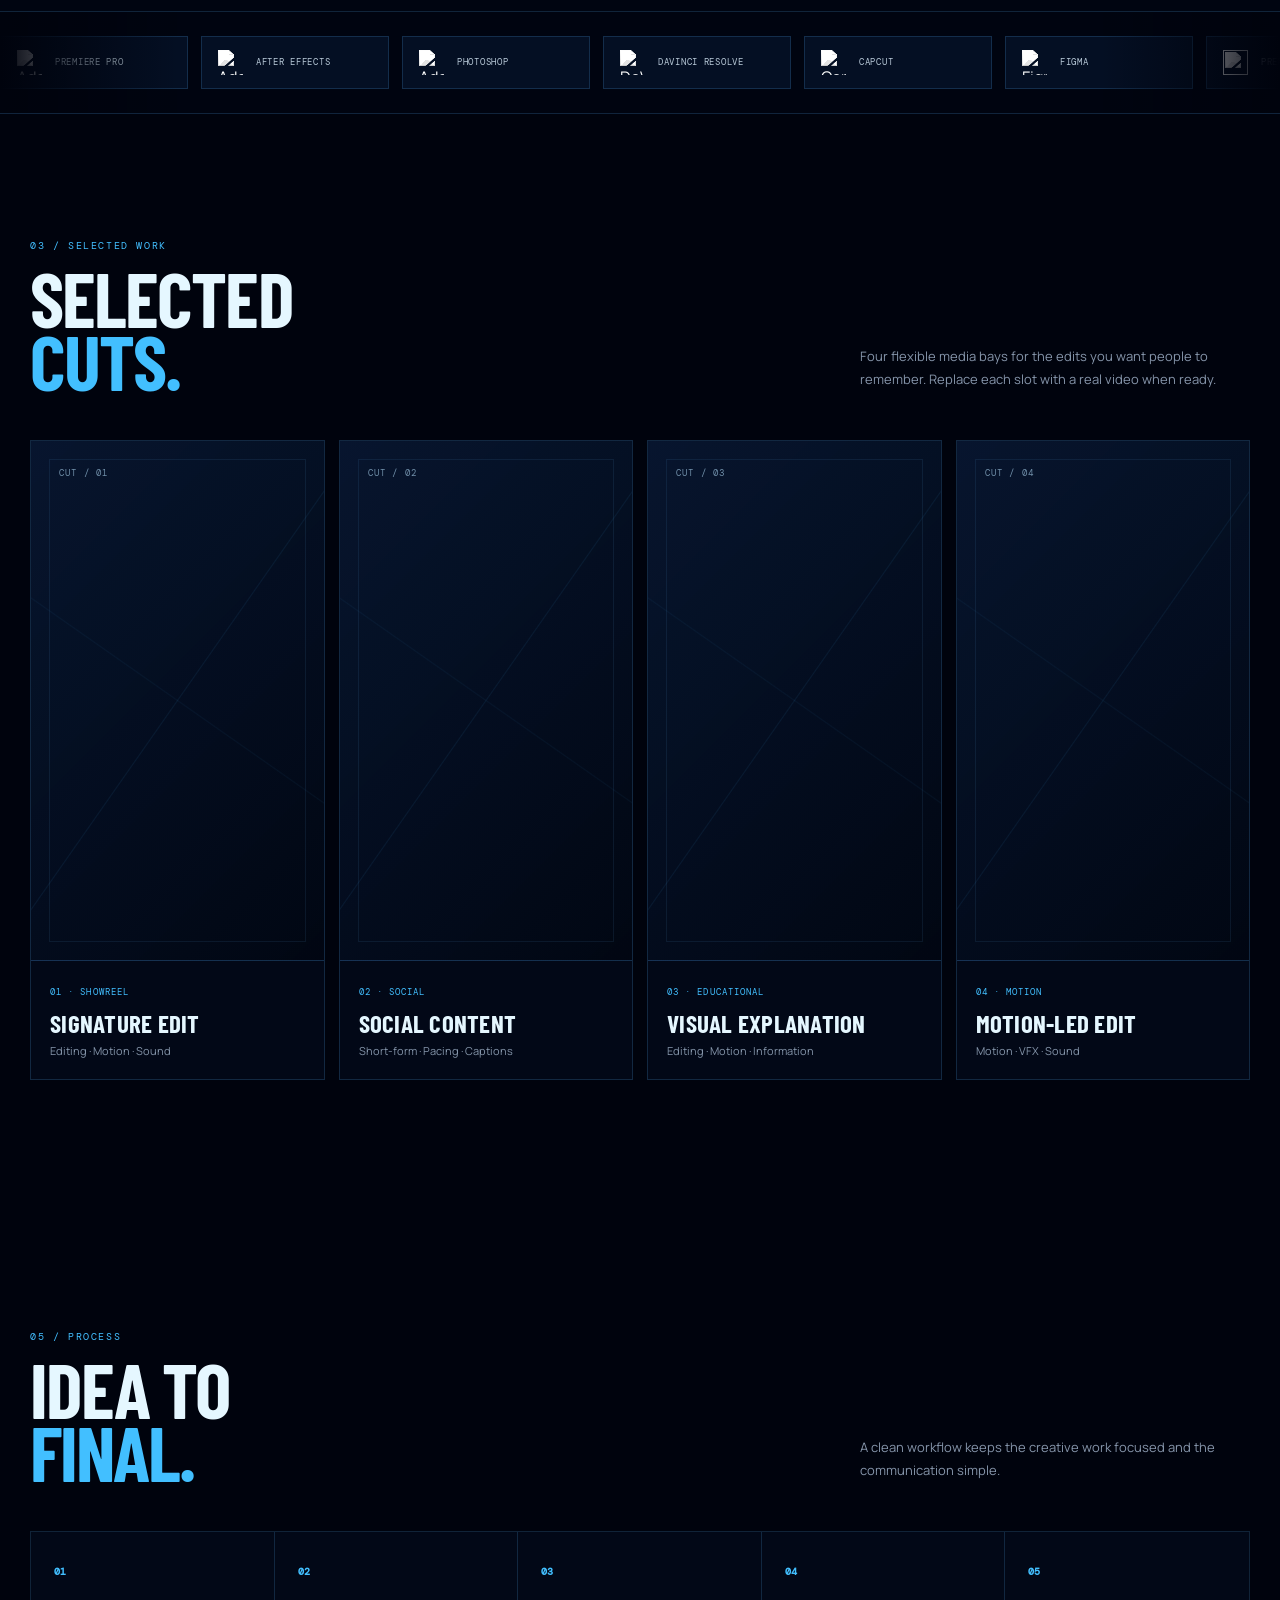
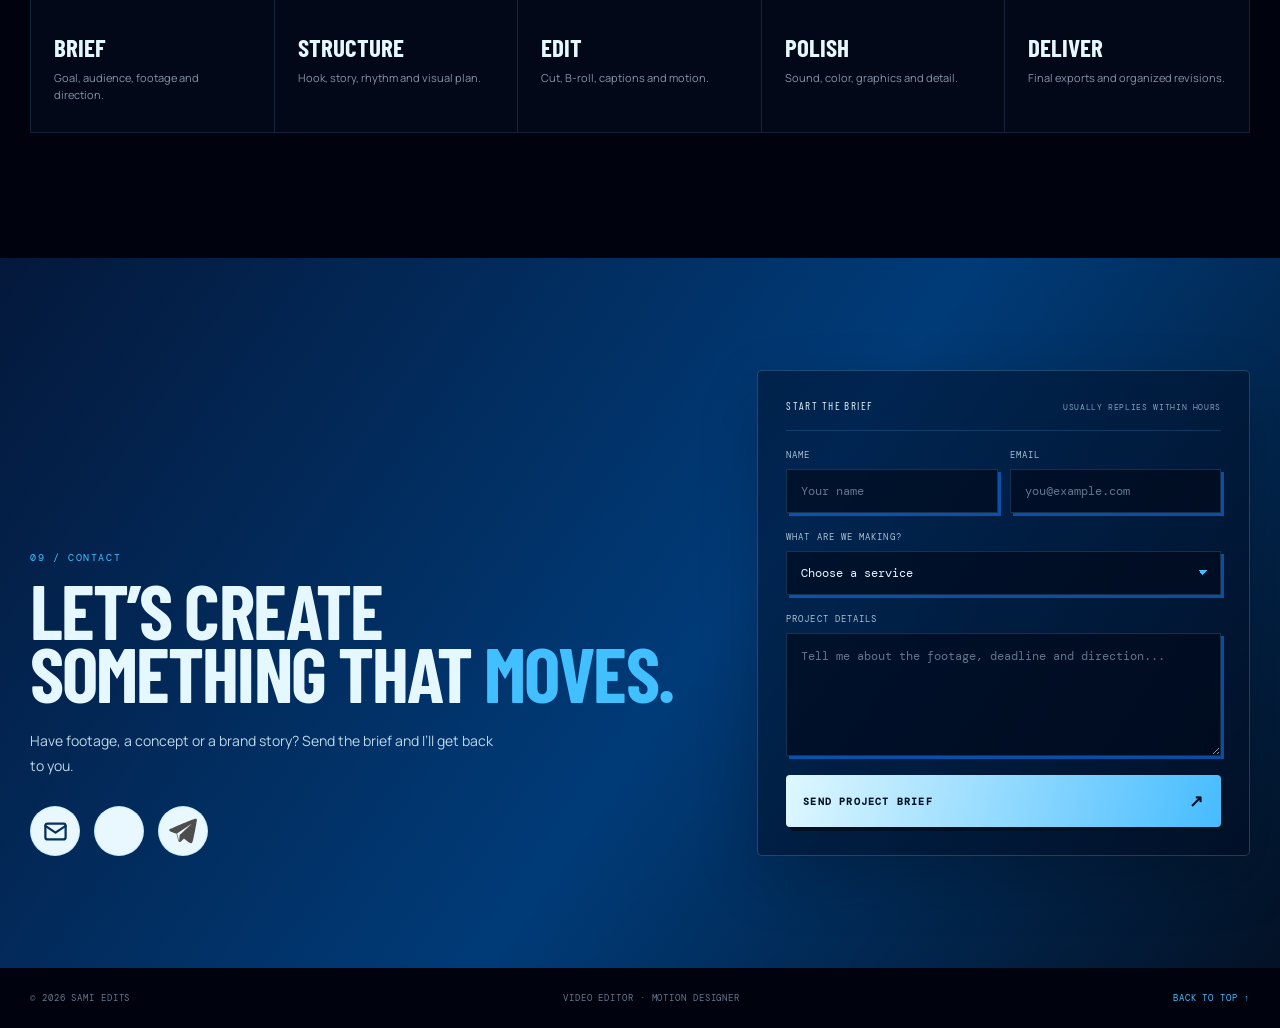
==== commit e0dc19b4: "Update navigation links to ensure consistent section targeting" ====
--- a/index.html
+++ b/index.html
@@ -17,7 +17,7 @@
   <div class="site-noise" aria-hidden="true"></div>
   <header class="site-header" data-header>
     <div class="shell nav-wrap">
-      <a class="brand" href="#top" aria-label="SAMI EDITS home">
+      <a class="brand" href="#home" aria-label="SAMI EDITS home">
         <span class="brand-mark"><img src="sami-edits-logo.png" alt=""></span>
         <span class="brand-name">SAMI <b>EDITS</b></span>
       </a>
@@ -25,7 +25,7 @@
         <span>Menu</span><i></i>
       </button>
       <nav class="site-nav" id="site-nav" aria-label="Primary navigation">
-        <a href="#top">Home</a>
+        <a href="#home">Home</a>
         <a href="#work">Work</a>
         <a href="#toolkit">Toolkit</a>
         <a href="#about">About</a>
@@ -35,7 +35,7 @@
   </header>
 
   <main id="top">
-    <section class="hero shell">
+    <section class="hero shell" id="home">
       <div class="hero-copy reveal">
         <p class="eyebrow"><span></span> Video editor · motion designer</p>
         <h1>Visuals that <em>move.</em><br><span>Stories that stay.</span></h1>
@@ -71,7 +71,7 @@
     <div class="ticker" aria-hidden="true"><div class="ticker-track"><div class="ticker-set"><span>SAMI EDITS</span><b>✦</b><span>VIDEO EDITING</span><b>✦</b><span>MOTION DESIGN</span><b>✦</b><span>SOCIAL CONTENT</span><b>✦</b><span>STORYTELLING</span><b>✦</b><span>VISUAL STORIES</span><b>✦</b><span>CAPTIONS</span><b>✦</b><span>SOUND DESIGN</span><b>✦</b><span>COLOR FINISHING</span><b>✦</b></div><div class="ticker-set" aria-hidden="true"><span>SAMI EDITS</span><b>✦</b><span>VIDEO EDITING</span><b>✦</b><span>MOTION DESIGN</span><b>✦</b><span>SOCIAL CONTENT</span><b>✦</b><span>STORYTELLING</span><b>✦</b><span>VISUAL STORIES</span><b>✦</b><span>CAPTIONS</span><b>✦</b><span>SOUND DESIGN</span><b>✦</b><span>COLOR FINISHING</span><b>✦</b></div></div></div>
 
     <section class="section shell" id="showreel">
-      <div class="showreel-layout"><div class="showreel-copy reveal"><p class="section-label">01 / Showreel</p><h2>The work<br><i>in motion.</i></h2><p>A focused space for the reel that introduces your pace, taste and point of view.</p></div><div class="video-slot video-slot-feature video-slot-live reveal reveal-delay-1"><iframe class="vimeo-frame" src="https://player.vimeo.com/video/1224070928?badge=0&amp;autopause=0&amp;player_id=0&amp;app_id=58479&amp;muted=1&amp;loop=1&amp;background=1&amp;controls=0&amp;title=0&amp;byline=0&amp;portrait=0&amp;dnt=1" allow="autoplay; fullscreen; picture-in-picture" referrerpolicy="strict-origin-when-cross-origin" title="SAMI EDITS showreel"></iframe><button class="media-shield play-toggle" type="button" aria-label="Play showreel with sound"><span class="slot-icon">▶</span></button><span class="slot-index">MEDIA / 01</span></div></div>
+      <div class="showreel-layout"><div class="showreel-copy reveal"><p class="section-label">01 / Showreel</p><h2>The work<br><i>in motion.</i></h2><p>A focused space for the reel that introduces your pace, taste and point of view.</p></div><div class="video-slot video-slot-feature video-slot-live reveal reveal-delay-1"><iframe class="vimeo-frame" src="https://player.vimeo.com/video/1224070928?badge=0&amp;autopause=0&amp;player_id=0&amp;app_id=58479&amp;muted=1&amp;loop=1&amp;background=1&amp;controls=0&amp;title=0&amp;byline=0&amp;portrait=0&amp;dnt=1" allow="autoplay; fullscreen; picture-in-picture" referrerpolicy="strict-origin-when-cross-origin" title="SAMI EDITS showreel"></iframe><button class="media-shield play-toggle" type="button" aria-label="Play showreel with sound"><span class="slot-icon">🔇</span></button><span class="slot-index">MEDIA / 01</span></div></div>
     </section>
 
     <section class="section shell" id="services">
@@ -116,10 +116,10 @@
     <section class="section shell" id="work">
       <div class="section-heading reveal"><div><p class="section-label">03 / Selected work</p><h2>Selected<br><i>cuts.</i></h2></div><p>Four flexible media bays for the edits you want people to remember. Replace each slot with a real video when ready.</p></div>
       <div class="work-grid">
-        <article class="project-card reveal"><div class="video-slot video-slot-live"><iframe class="vimeo-frame" src="https://player.vimeo.com/video/1224070928?badge=0&amp;autopause=0&amp;player_id=0&amp;app_id=58479&amp;muted=1&amp;loop=1&amp;background=1&amp;controls=0&amp;title=0&amp;byline=0&amp;portrait=0&amp;dnt=1" allow="autoplay; fullscreen; picture-in-picture" referrerpolicy="strict-origin-when-cross-origin" title="SAMI EDITS showreel preview"></iframe><button class="media-shield play-toggle" type="button" aria-label="Play showreel with sound"><span class="slot-icon">▶</span></button><span class="slot-index">CUT / 01</span></div><div class="project-meta"><span>01 · Showreel</span><h3>Signature edit</h3><p>Editing · Motion · Sound</p></div></article>
-        <article class="project-card reveal reveal-delay-1"><div class="video-slot video-slot-live"><iframe class="vimeo-frame" src="https://player.vimeo.com/video/1224070931?badge=0&amp;autopause=0&amp;player_id=0&amp;app_id=58479&amp;muted=1&amp;loop=1&amp;background=1&amp;controls=0&amp;title=0&amp;byline=0&amp;portrait=0&amp;dnt=1" allow="autoplay; fullscreen; picture-in-picture" referrerpolicy="strict-origin-when-cross-origin" title="SAMI EDITS social edit"></iframe><button class="media-shield play-toggle" type="button" aria-label="Play social edit with sound"><span class="slot-icon">▶</span></button><span class="slot-index">CUT / 02</span></div><div class="project-meta"><span>02 · Social</span><h3>Social content</h3><p>Short-form · Pacing · Captions</p></div></article>
-        <article class="project-card reveal reveal-delay-2"><div class="video-slot video-slot-live"><iframe class="vimeo-frame" src="https://player.vimeo.com/video/1224070930?badge=0&amp;autopause=0&amp;player_id=0&amp;app_id=58479&amp;muted=1&amp;loop=1&amp;background=1&amp;controls=0&amp;title=0&amp;byline=0&amp;portrait=0&amp;dnt=1" allow="autoplay; fullscreen; picture-in-picture" referrerpolicy="strict-origin-when-cross-origin" title="SAMI EDITS educational edit"></iframe><button class="media-shield play-toggle" type="button" aria-label="Play educational edit with sound"><span class="slot-icon">▶</span></button><span class="slot-index">CUT / 03</span></div><div class="project-meta"><span>03 · Educational</span><h3>Visual explanation</h3><p>Editing · Motion · Information</p></div></article>
-        <article class="project-card reveal reveal-delay-3"><div class="video-slot video-slot-live"><iframe class="vimeo-frame" src="https://player.vimeo.com/video/1224070929?badge=0&amp;autopause=0&amp;player_id=0&amp;app_id=58479&amp;muted=1&amp;loop=1&amp;background=1&amp;controls=0&amp;title=0&amp;byline=0&amp;portrait=0&amp;dnt=1" allow="autoplay; fullscreen; picture-in-picture" referrerpolicy="strict-origin-when-cross-origin" title="SAMI EDITS motion edit"></iframe><button class="media-shield play-toggle" type="button" aria-label="Play motion edit with sound"><span class="slot-icon">▶</span></button><span class="slot-index">CUT / 04</span></div><div class="project-meta"><span>04 · Motion</span><h3>Motion-led edit</h3><p>Motion · VFX · Sound</p></div></article>
+        <article class="project-card reveal"><div class="video-slot video-slot-live"><iframe class="vimeo-frame" src="https://player.vimeo.com/video/1224070928?badge=0&amp;autopause=0&amp;player_id=0&amp;app_id=58479&amp;muted=1&amp;loop=1&amp;background=1&amp;controls=0&amp;title=0&amp;byline=0&amp;portrait=0&amp;dnt=1" allow="autoplay; fullscreen; picture-in-picture" referrerpolicy="strict-origin-when-cross-origin" title="SAMI EDITS showreel preview"></iframe><button class="media-shield play-toggle" type="button" aria-label="Play showreel with sound"><span class="slot-icon">🔇</span></button><span class="slot-index">CUT / 01</span></div><div class="project-meta"><span>01 · Showreel</span><h3>Signature edit</h3><p>Editing · Motion · Sound</p></div></article>
+        <article class="project-card reveal reveal-delay-1"><div class="video-slot video-slot-live"><iframe class="vimeo-frame" src="https://player.vimeo.com/video/1224070931?badge=0&amp;autopause=0&amp;player_id=0&amp;app_id=58479&amp;muted=1&amp;loop=1&amp;background=1&amp;controls=0&amp;title=0&amp;byline=0&amp;portrait=0&amp;dnt=1" allow="autoplay; fullscreen; picture-in-picture" referrerpolicy="strict-origin-when-cross-origin" title="SAMI EDITS social edit"></iframe><button class="media-shield play-toggle" type="button" aria-label="Play social edit with sound"><span class="slot-icon">🔇</span></button><span class="slot-index">CUT / 02</span></div><div class="project-meta"><span>02 · Social</span><h3>Social content</h3><p>Short-form · Pacing · Captions</p></div></article>
+        <article class="project-card reveal reveal-delay-2"><div class="video-slot video-slot-live"><iframe class="vimeo-frame" src="https://player.vimeo.com/video/1224070930?badge=0&amp;autopause=0&amp;player_id=0&amp;app_id=58479&amp;muted=1&amp;loop=1&amp;background=1&amp;controls=0&amp;title=0&amp;byline=0&amp;portrait=0&amp;dnt=1" allow="autoplay; fullscreen; picture-in-picture" referrerpolicy="strict-origin-when-cross-origin" title="SAMI EDITS educational edit"></iframe><button class="media-shield play-toggle" type="button" aria-label="Play educational edit with sound"><span class="slot-icon">🔇</span></button><span class="slot-index">CUT / 03</span></div><div class="project-meta"><span>03 · Educational</span><h3>Visual explanation</h3><p>Editing · Motion · Information</p></div></article>
+        <article class="project-card reveal reveal-delay-3"><div class="video-slot video-slot-live"><iframe class="vimeo-frame" src="https://player.vimeo.com/video/1224070929?badge=0&amp;autopause=0&amp;player_id=0&amp;app_id=58479&amp;muted=1&amp;loop=1&amp;background=1&amp;controls=0&amp;title=0&amp;byline=0&amp;portrait=0&amp;dnt=1" allow="autoplay; fullscreen; picture-in-picture" referrerpolicy="strict-origin-when-cross-origin" title="SAMI EDITS motion edit"></iframe><button class="media-shield play-toggle" type="button" aria-label="Play motion edit with sound"><span class="slot-icon">🔇</span></button><span class="slot-index">CUT / 04</span></div><div class="project-meta"><span>04 · Motion</span><h3>Motion-led edit</h3><p>Motion · VFX · Sound</p></div></article>
       </div>
     </section>
 
@@ -137,7 +137,7 @@
     <section class="contact-section" id="contact"><div class="shell contact-grid"><div class="reveal"><p class="section-label">09 / Contact</p><h2>Let’s create<br>something that <i>moves.</i></h2><p class="contact-copy">Have footage, a concept or a brand story? Send the brief and I’ll get back to you.</p><div class="contact-links"><a href="mailto:tesfayefantahun82@gmail.com"><span class="contact-symbol">@</span><span><small>Email</small><b>tesfayefantahun82@gmail.com</b></span><strong>↗</strong></a><a href="https://www.tiktok.com/@sam_edits888" target="_blank" rel="noopener"><span class="contact-symbol">♪</span><span><small>TikTok</small><b>@sam_edits888</b></span><strong>↗</strong></a><a href="https://t.me/tesfu458" target="_blank" rel="noopener"><span class="contact-symbol">✈</span><span><small>Telegram</small><b>@tesfu458</b></span><strong>↗</strong></a></div></div><form class="contact-form reveal reveal-delay-1" name="contact" method="POST" data-netlify="true" netlify-honeypot="bot-field"><input type="hidden" name="form-name" value="contact"><p class="form-trap"><label>Don’t fill this out if you’re human: <input name="bot-field"></label></p><div class="form-heading"><span>Start the brief</span><small>Usually replies within hours</small></div><div class="form-row"><label for="name">Name<input id="name" name="name" type="text" autocomplete="name" placeholder="Your name" required></label><label for="email">Email<input id="email" name="email" type="email" autocomplete="email" placeholder="you@example.com" required></label></div><label for="project">What are we making?<select id="project" name="project" required><option value="" disabled selected>Choose a service</option><option>Short-form edit</option><option>YouTube edit</option><option>Motion design</option><option>Social ad</option><option>Something else</option></select></label><label for="message">Project details<textarea id="message" name="message" rows="5" placeholder="Tell me about the footage, deadline and direction..." required></textarea></label><button class="form-submit" type="submit">Send project brief <span>↗</span></button></form></div></section>
   </main>
 
-  <footer class="site-footer shell"><span>© 2026 SAMI EDITS</span><span>Video editor · Motion designer</span><a href="#top">Back to top ↑</a></footer>
+  <footer class="site-footer shell"><span>© 2026 SAMI EDITS</span><span>Video editor · Motion designer</span><a href="#home">Back to top ↑</a></footer>
   <button class="top-button" type="button" aria-label="Return to top">↑</button>
 </body>
 </html>
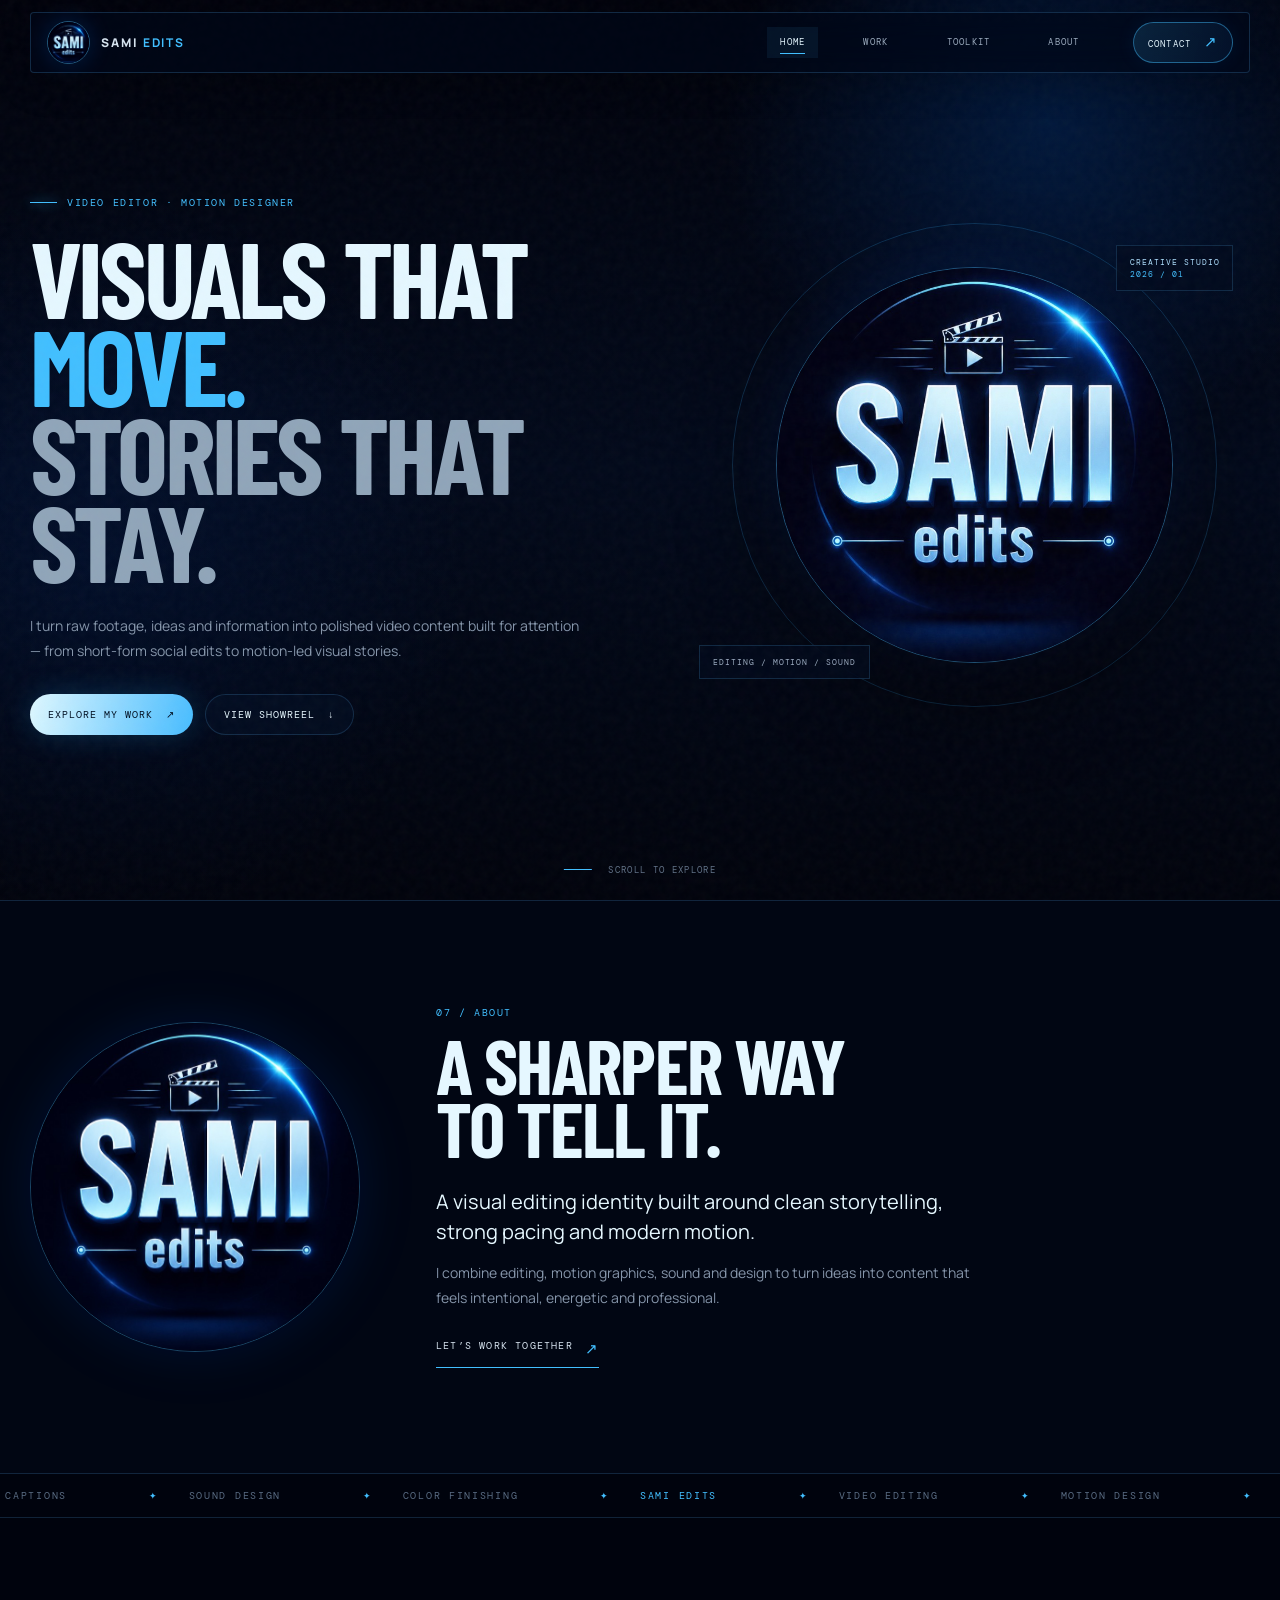
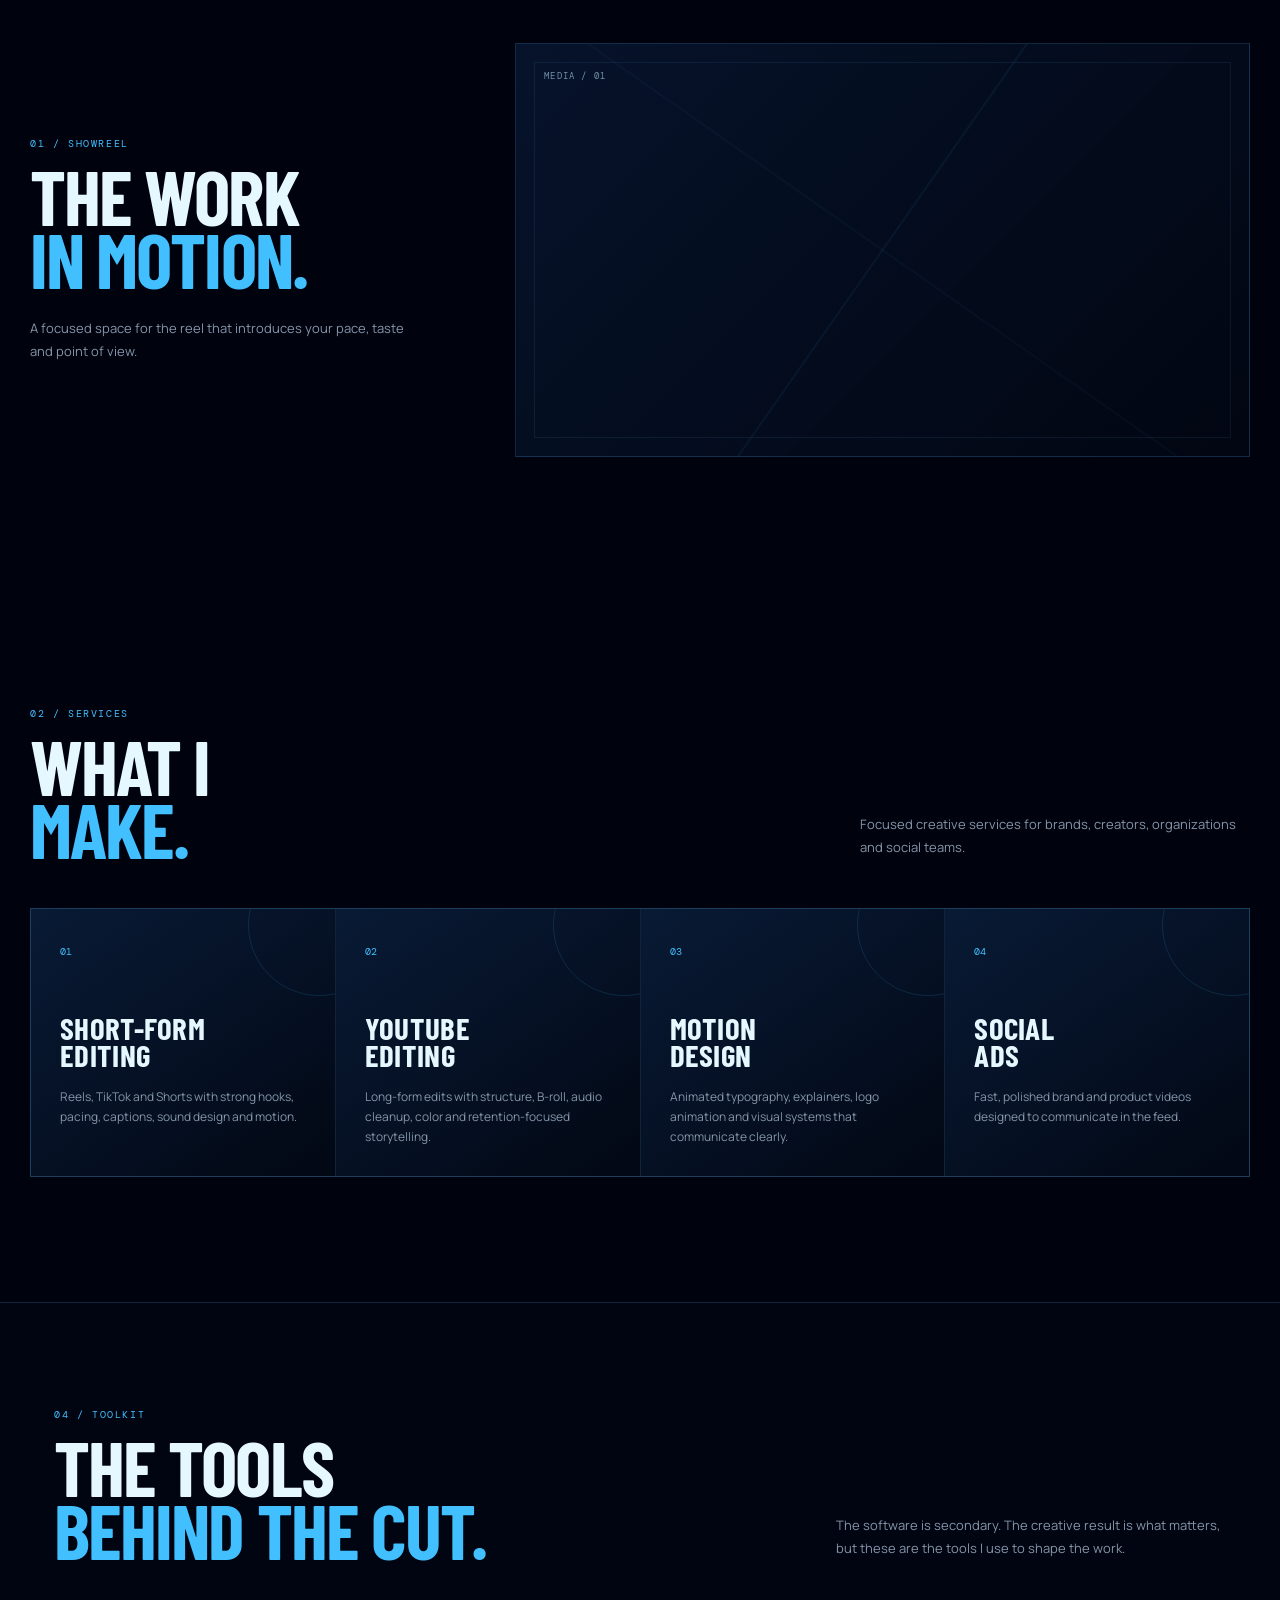
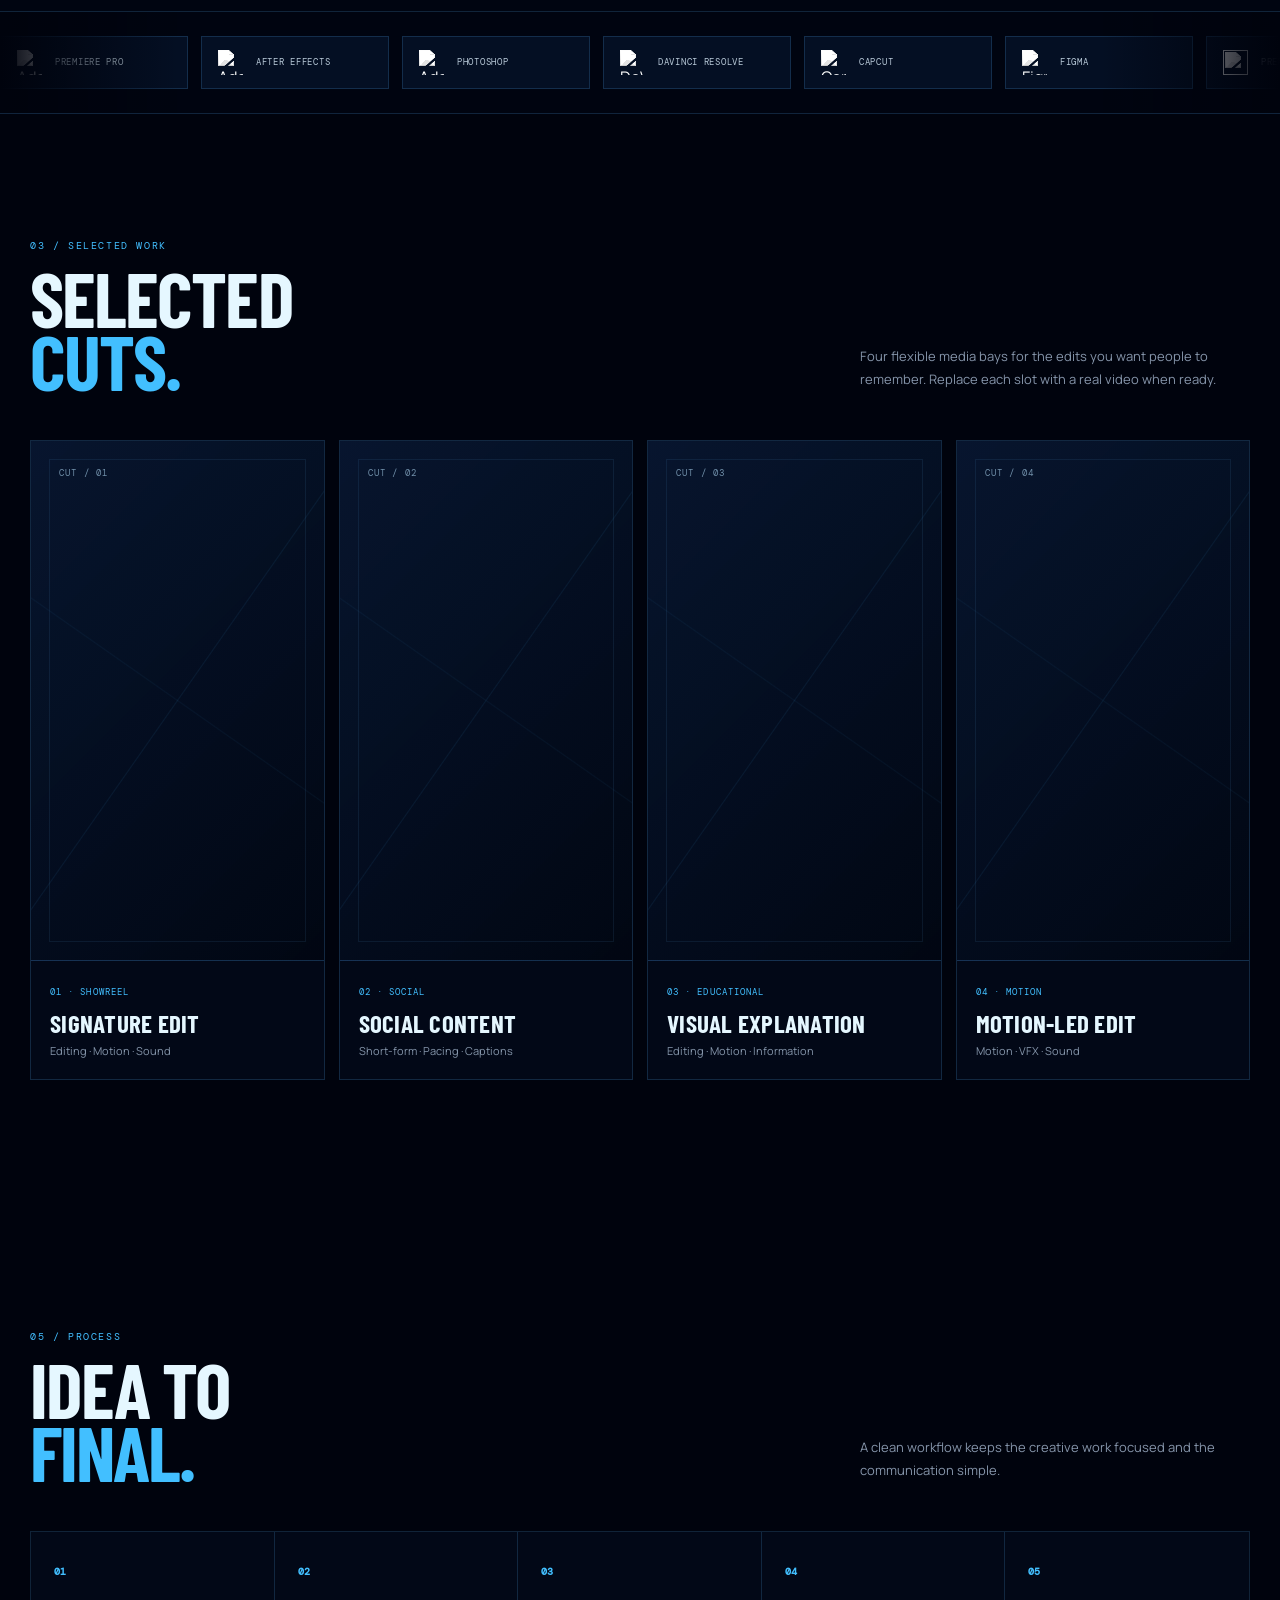
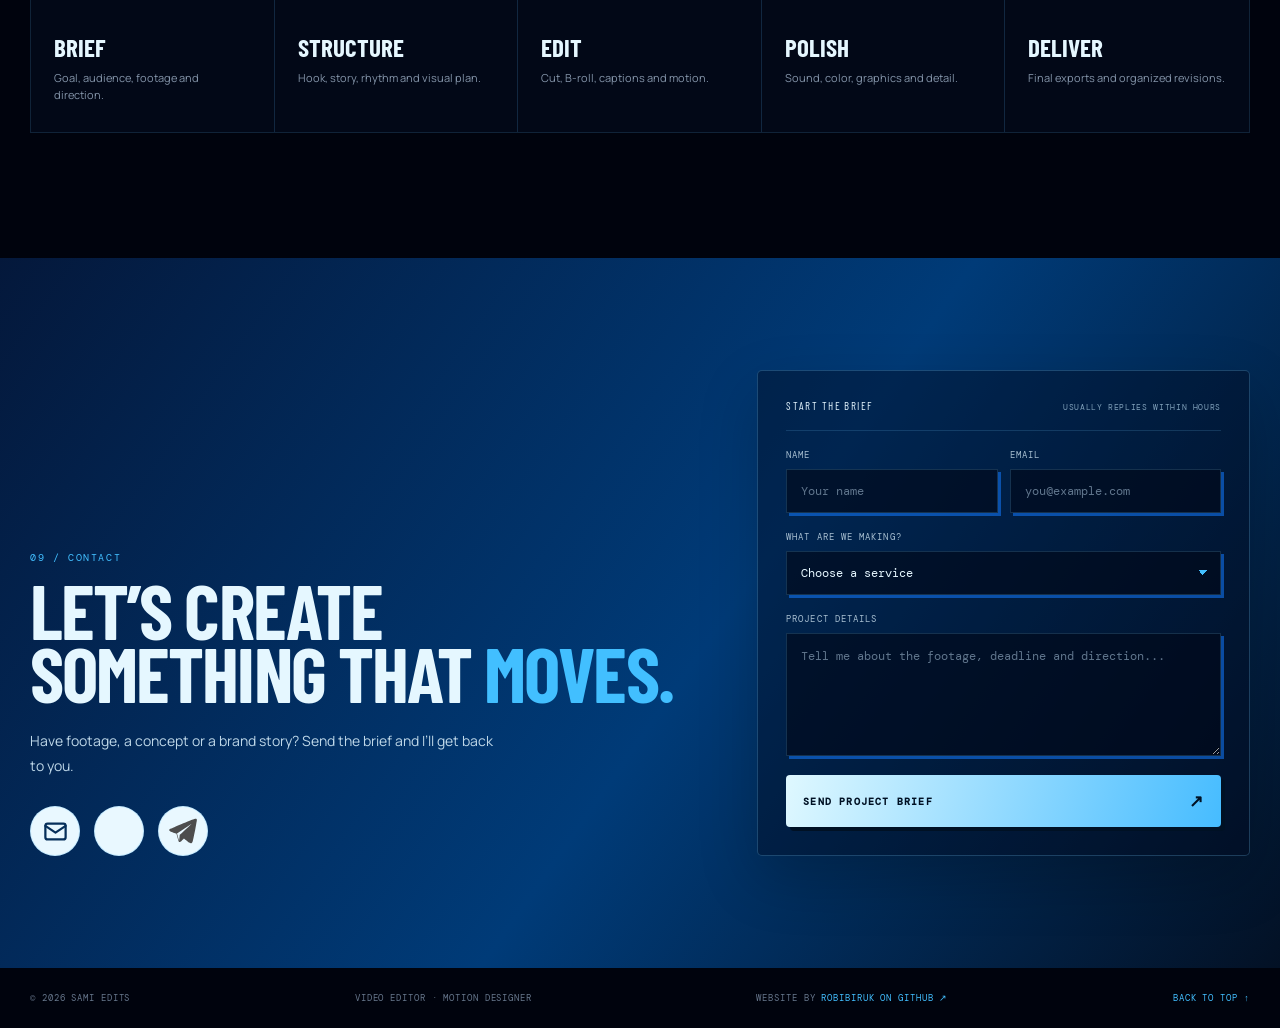
==== commit 2a66fabc: "Update footer to include credit for website development" ====
--- a/index.html
+++ b/index.html
@@ -137,7 +137,7 @@
     <section class="contact-section" id="contact"><div class="shell contact-grid"><div class="reveal"><p class="section-label">09 / Contact</p><h2>Let’s create<br>something that <i>moves.</i></h2><p class="contact-copy">Have footage, a concept or a brand story? Send the brief and I’ll get back to you.</p><div class="contact-links"><a href="mailto:tesfayefantahun82@gmail.com"><span class="contact-symbol">@</span><span><small>Email</small><b>tesfayefantahun82@gmail.com</b></span><strong>↗</strong></a><a href="https://www.tiktok.com/@sam_edits888" target="_blank" rel="noopener"><span class="contact-symbol">♪</span><span><small>TikTok</small><b>@sam_edits888</b></span><strong>↗</strong></a><a href="https://t.me/tesfu458" target="_blank" rel="noopener"><span class="contact-symbol">✈</span><span><small>Telegram</small><b>@tesfu458</b></span><strong>↗</strong></a></div></div><form class="contact-form reveal reveal-delay-1" name="contact" method="POST" data-netlify="true" netlify-honeypot="bot-field"><input type="hidden" name="form-name" value="contact"><p class="form-trap"><label>Don’t fill this out if you’re human: <input name="bot-field"></label></p><div class="form-heading"><span>Start the brief</span><small>Usually replies within hours</small></div><div class="form-row"><label for="name">Name<input id="name" name="name" type="text" autocomplete="name" placeholder="Your name" required></label><label for="email">Email<input id="email" name="email" type="email" autocomplete="email" placeholder="you@example.com" required></label></div><label for="project">What are we making?<select id="project" name="project" required><option value="" disabled selected>Choose a service</option><option>Short-form edit</option><option>YouTube edit</option><option>Motion design</option><option>Social ad</option><option>Something else</option></select></label><label for="message">Project details<textarea id="message" name="message" rows="5" placeholder="Tell me about the footage, deadline and direction..." required></textarea></label><button class="form-submit" type="submit">Send project brief <span>↗</span></button></form></div></section>
   </main>
 
-  <footer class="site-footer shell"><span>© 2026 SAMI EDITS</span><span>Video editor · Motion designer</span><a href="#home">Back to top ↑</a></footer>
+  <footer class="site-footer shell"><span>© 2026 SAMI EDITS</span><span>Video editor · Motion designer</span><span>Website by <a href="https://github.com/Robibiruk" target="_blank" rel="noopener">Robibiruk on GitHub ↗</a></span><a href="#home">Back to top ↑</a></footer>
   <button class="top-button" type="button" aria-label="Return to top">↑</button>
 </body>
 </html>
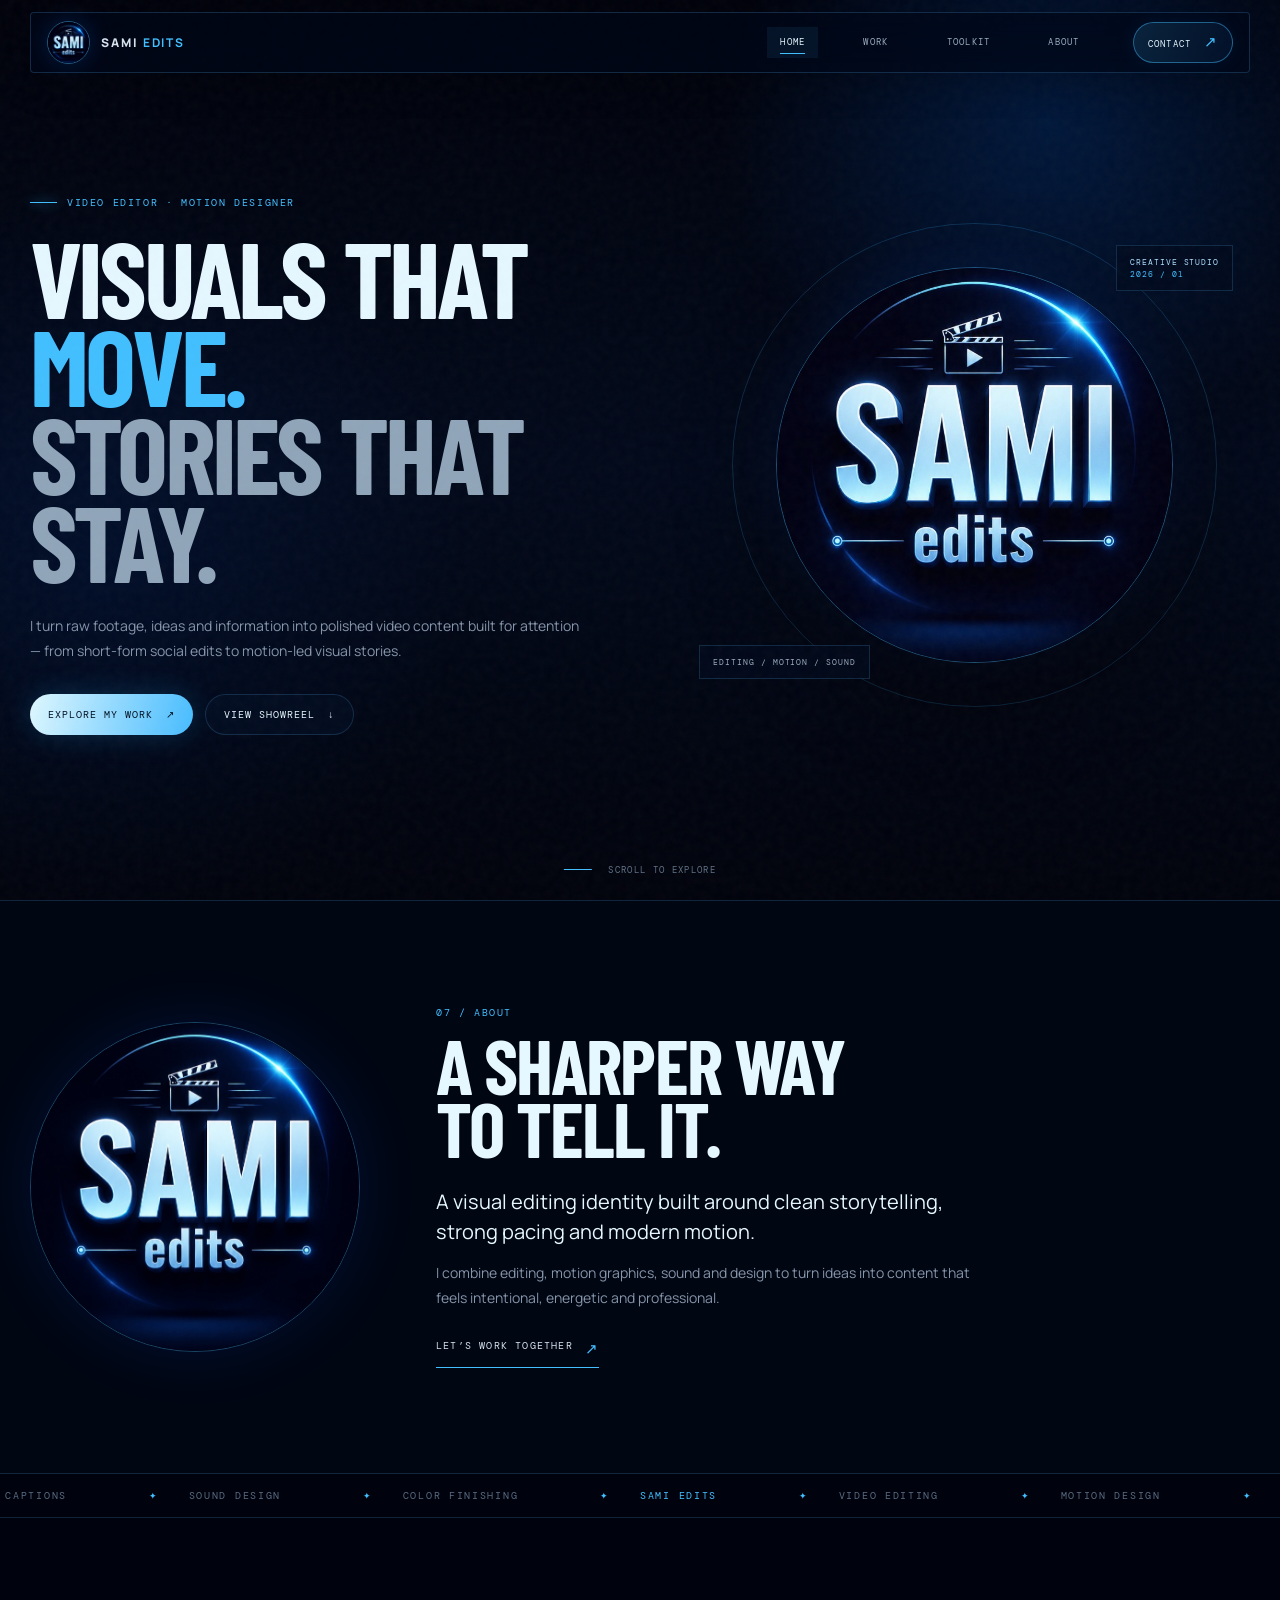
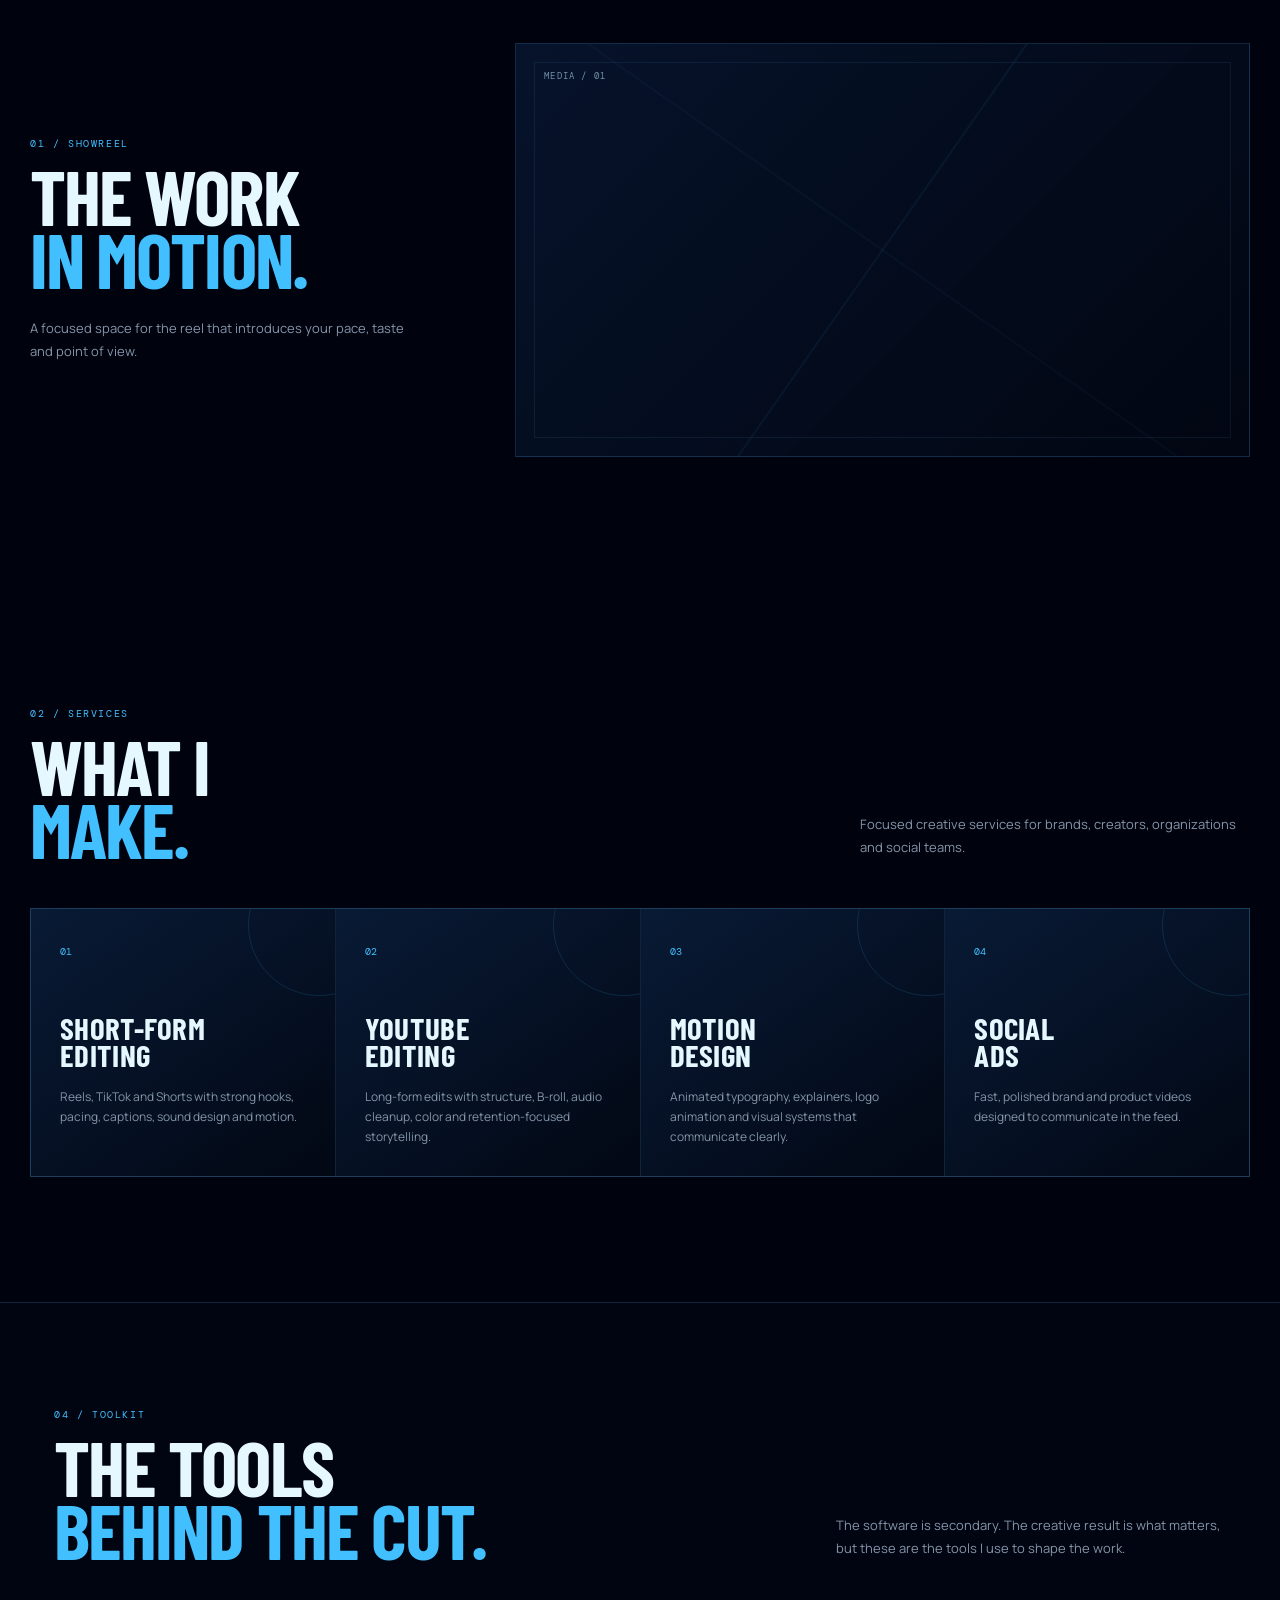
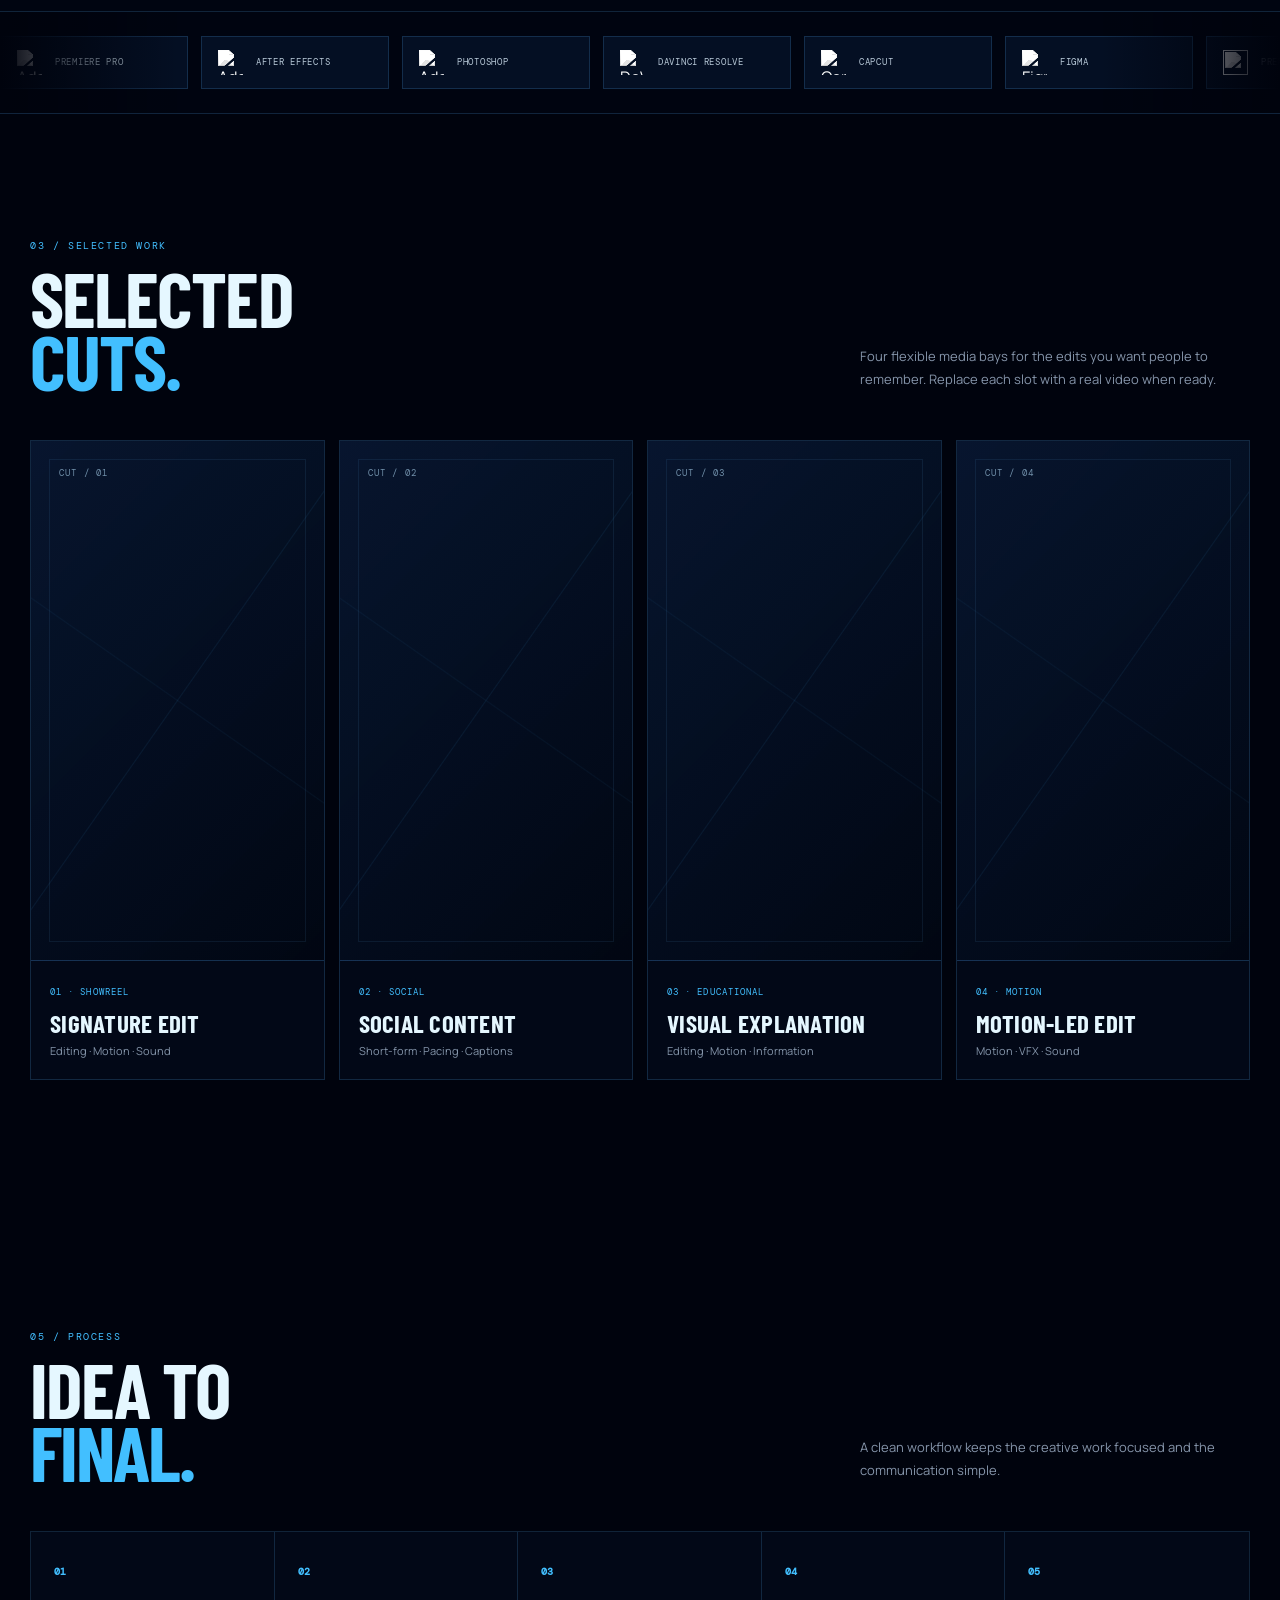
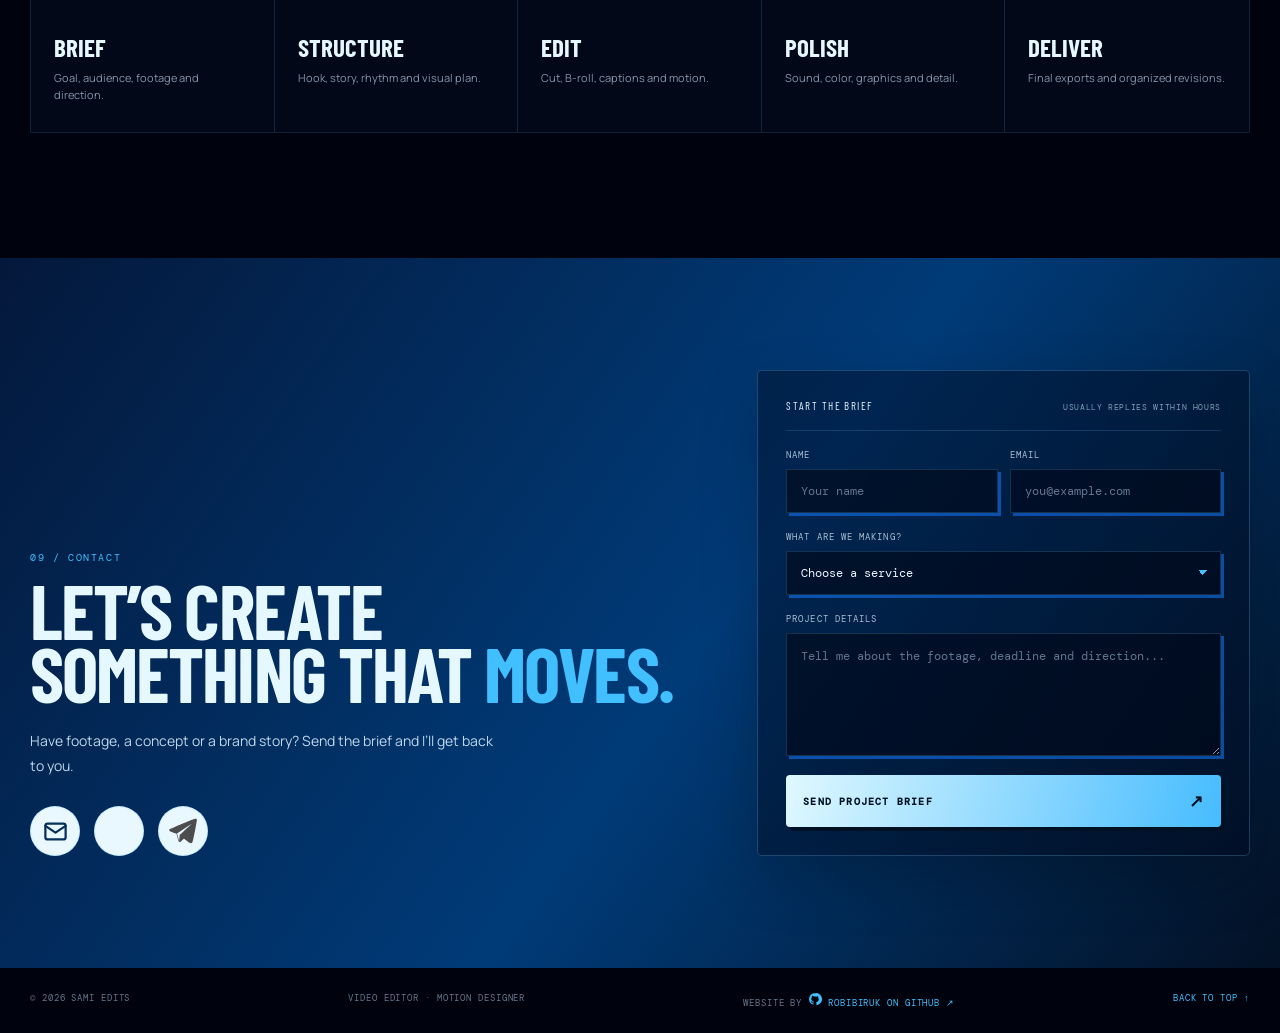
==== commit 2e76afc0: "Update contact form to include Netlify integration and enhance footer with GitHub icon" ====
--- a/index.html
+++ b/index.html
@@ -134,10 +134,10 @@
       </div>
     </section>
 
-    <section class="contact-section" id="contact"><div class="shell contact-grid"><div class="reveal"><p class="section-label">09 / Contact</p><h2>Let’s create<br>something that <i>moves.</i></h2><p class="contact-copy">Have footage, a concept or a brand story? Send the brief and I’ll get back to you.</p><div class="contact-links"><a href="mailto:tesfayefantahun82@gmail.com"><span class="contact-symbol">@</span><span><small>Email</small><b>tesfayefantahun82@gmail.com</b></span><strong>↗</strong></a><a href="https://www.tiktok.com/@sam_edits888" target="_blank" rel="noopener"><span class="contact-symbol">♪</span><span><small>TikTok</small><b>@sam_edits888</b></span><strong>↗</strong></a><a href="https://t.me/tesfu458" target="_blank" rel="noopener"><span class="contact-symbol">✈</span><span><small>Telegram</small><b>@tesfu458</b></span><strong>↗</strong></a></div></div><form class="contact-form reveal reveal-delay-1" name="contact" method="POST" data-netlify="true" netlify-honeypot="bot-field"><input type="hidden" name="form-name" value="contact"><p class="form-trap"><label>Don’t fill this out if you’re human: <input name="bot-field"></label></p><div class="form-heading"><span>Start the brief</span><small>Usually replies within hours</small></div><div class="form-row"><label for="name">Name<input id="name" name="name" type="text" autocomplete="name" placeholder="Your name" required></label><label for="email">Email<input id="email" name="email" type="email" autocomplete="email" placeholder="you@example.com" required></label></div><label for="project">What are we making?<select id="project" name="project" required><option value="" disabled selected>Choose a service</option><option>Short-form edit</option><option>YouTube edit</option><option>Motion design</option><option>Social ad</option><option>Something else</option></select></label><label for="message">Project details<textarea id="message" name="message" rows="5" placeholder="Tell me about the footage, deadline and direction..." required></textarea></label><button class="form-submit" type="submit">Send project brief <span>↗</span></button></form></div></section>
+    <section class="contact-section" id="contact"><div class="shell contact-grid"><div class="reveal"><p class="section-label">09 / Contact</p><h2>Let’s create<br>something that <i>moves.</i></h2><p class="contact-copy">Have footage, a concept or a brand story? Send the brief and I’ll get back to you.</p><div class="contact-links"><a href="mailto:tesfayefantahun82@gmail.com"><span class="contact-symbol">@</span><span><small>Email</small><b>tesfayefantahun82@gmail.com</b></span><strong>↗</strong></a><a href="https://www.tiktok.com/@sam_edits888" target="_blank" rel="noopener"><span class="contact-symbol">♪</span><span><small>TikTok</small><b>@sam_edits888</b></span><strong>↗</strong></a><a href="https://t.me/tesfu458" target="_blank" rel="noopener"><span class="contact-symbol">✈</span><span><small>Telegram</small><b>@tesfu458</b></span><strong>↗</strong></a></div></div><form class="contact-form reveal reveal-delay-1" name="contact" method="POST" netlify data-netlify="true" netlify-honeypot="bot-field"><input type="hidden" name="form-name" value="contact"><p class="form-trap"><label>Don’t fill this out if you’re human: <input name="bot-field"></label></p><div class="form-heading"><span>Start the brief</span><small>Usually replies within hours</small></div><div class="form-row"><label for="name">Name<input id="name" name="name" type="text" autocomplete="name" placeholder="Your name" required></label><label for="email">Email<input id="email" name="email" type="email" autocomplete="email" placeholder="you@example.com" required></label></div><label for="project">What are we making?<select id="project" name="project" required><option value="" disabled selected>Choose a service</option><option>Short-form edit</option><option>YouTube edit</option><option>Motion design</option><option>Social ad</option><option>Something else</option></select></label><label for="message">Project details<textarea id="message" name="message" rows="5" placeholder="Tell me about the footage, deadline and direction..." required></textarea></label><button class="form-submit" type="submit">Send project brief <span>↗</span></button></form></div></section>
   </main>
 
-  <footer class="site-footer shell"><span>© 2026 SAMI EDITS</span><span>Video editor · Motion designer</span><span>Website by <a href="https://github.com/Robibiruk" target="_blank" rel="noopener">Robibiruk on GitHub ↗</a></span><a href="#home">Back to top ↑</a></footer>
+  <footer class="site-footer shell"><span>© 2026 SAMI EDITS</span><span>Video editor · Motion designer</span><span>Website by <a href="https://github.com/Robibiruk" target="_blank" rel="noopener"><svg class="github-icon" aria-hidden="true" viewBox="0 0 24 24" width="14" height="14"><path fill="currentColor" d="M12 2a10 10 0 0 0-3.16 19.49c.5.09.68-.22.68-.48v-1.7c-2.78.61-3.37-1.18-3.37-1.18-.45-1.15-1.11-1.46-1.11-1.46-.91-.62.07-.61.07-.61 1 .07 1.53 1.03 1.53 1.03.9 1.53 2.34 1.09 2.91.83.09-.65.35-1.09.63-1.34-2.22-.25-4.55-1.11-4.55-4.94 0-1.09.39-1.98 1.03-2.68-.1-.25-.45-1.27.1-2.65 0 0 .84-.27 2.75 1.02A9.6 9.6 0 0 1 12 7.91c.85 0 1.71.12 2.51.36 1.91-1.29 2.75-1.02 2.75-1.02.55 1.38.2 2.4.1 2.65.64.7 1.03 1.59 1.03 2.68 0 3.84-2.34 4.68-4.57 4.93.36.31.68.92.68 1.85v2.75c0 .27.18.58.69.48A10 10 0 0 0 12 2Z"></path></svg> Robibiruk on GitHub ↗</a></span><a href="#home">Back to top ↑</a></footer>
   <button class="top-button" type="button" aria-label="Return to top">↑</button>
 </body>
 </html>
